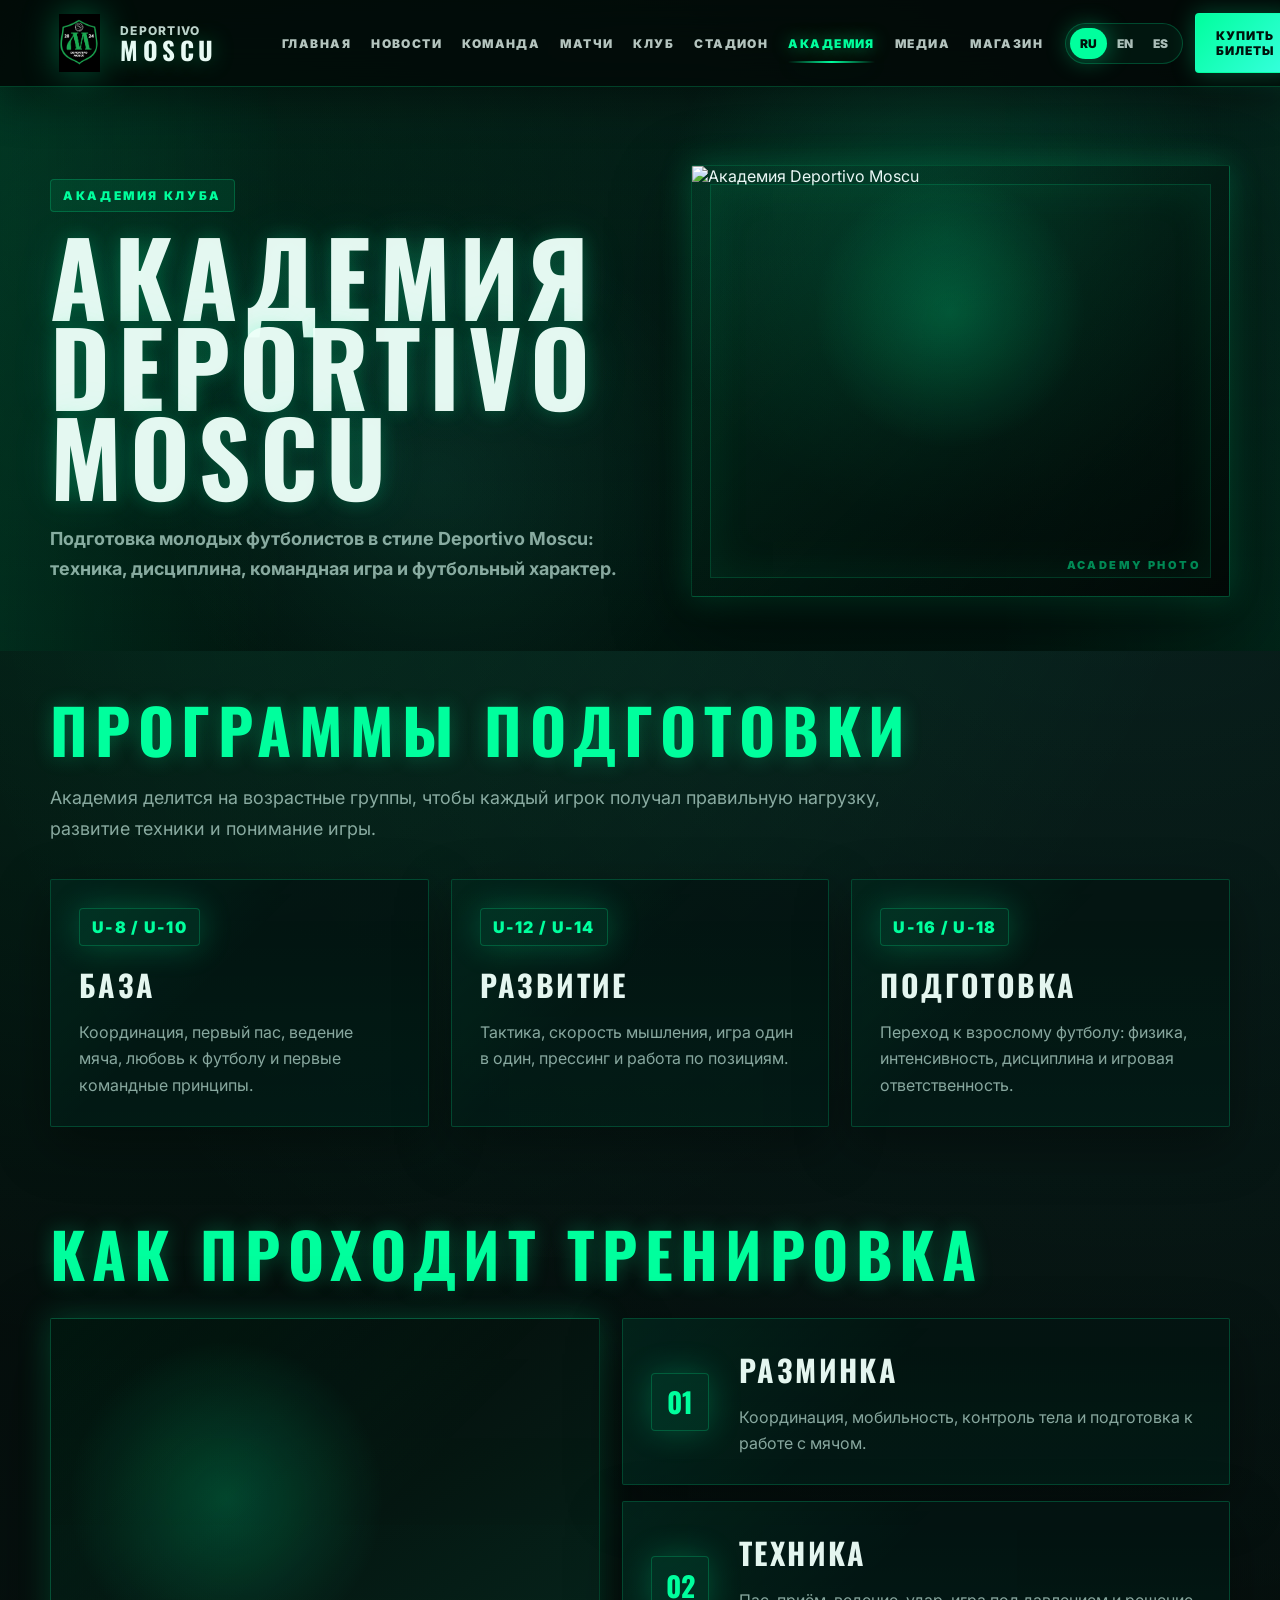
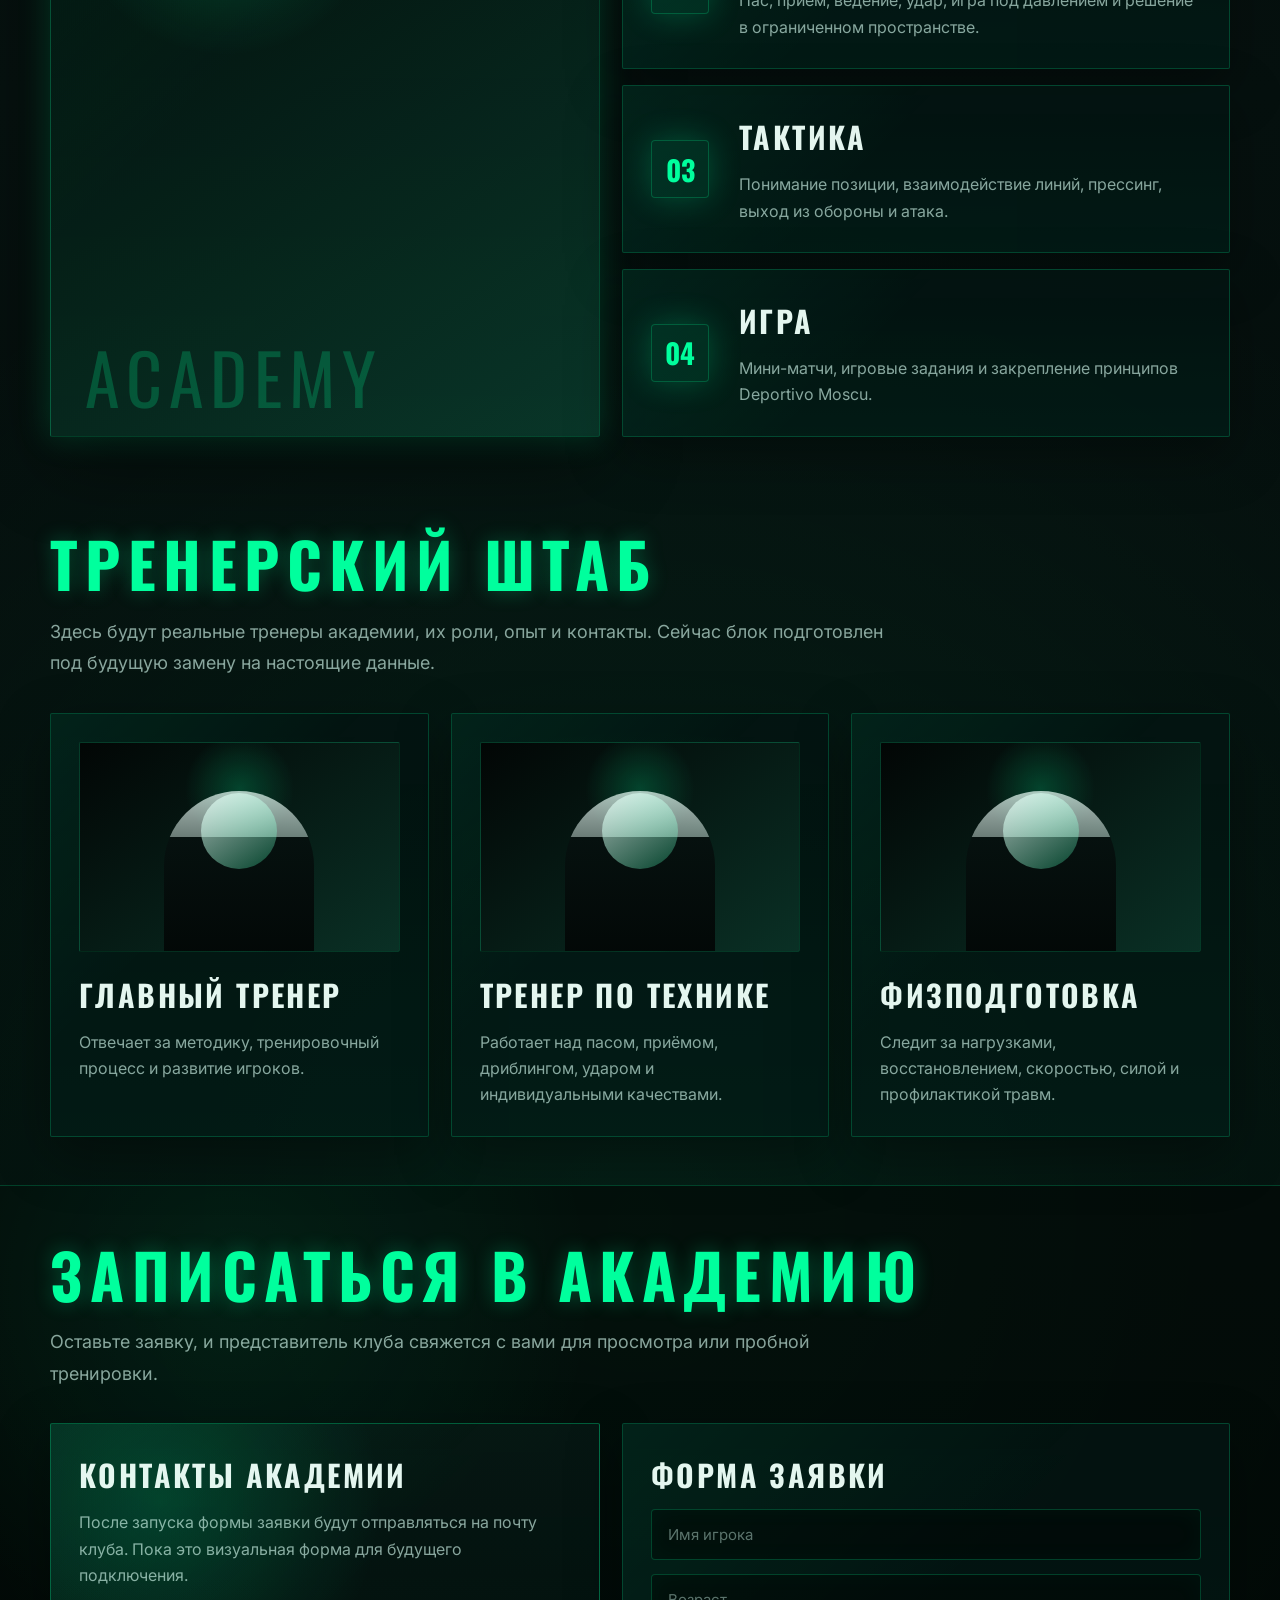
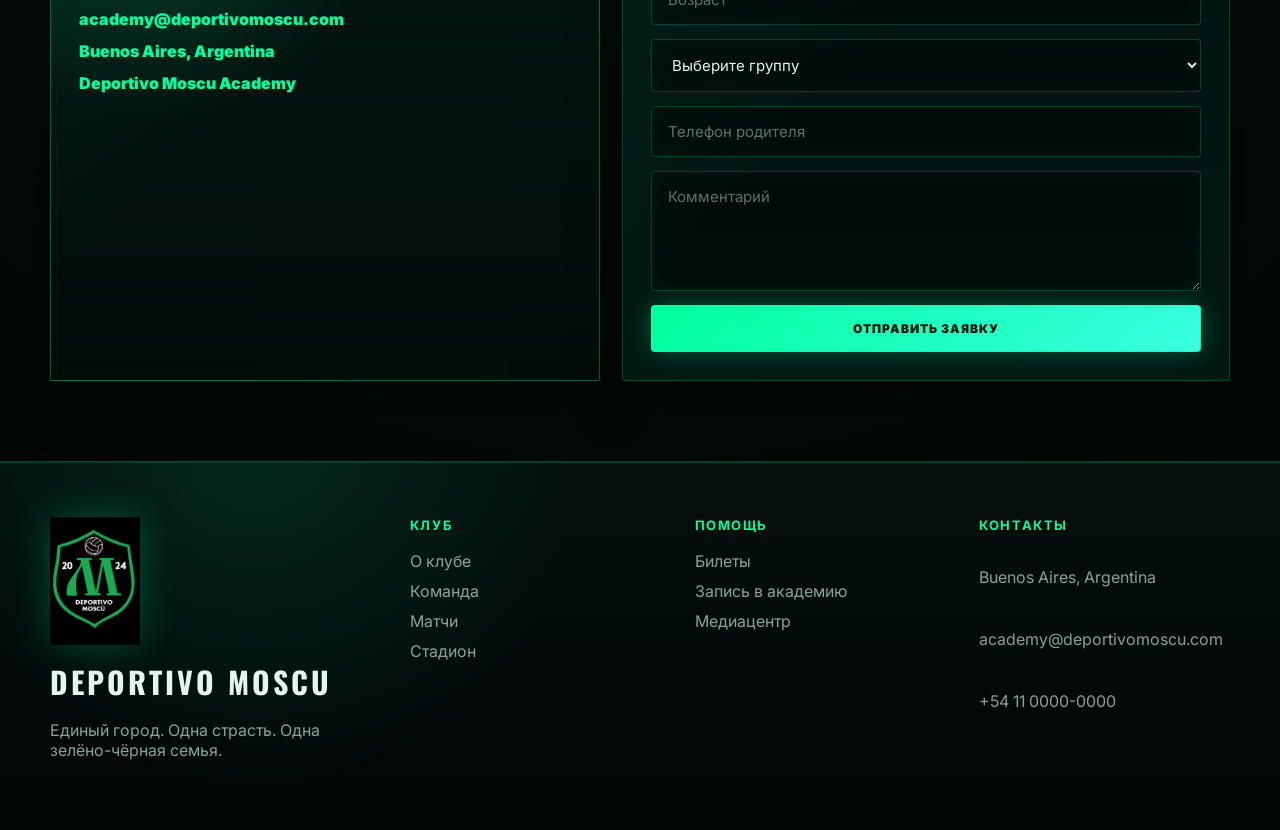
==== academy.html @ 327181c5 "Update academy.html" ====
<!DOCTYPE html>
<html lang="ru">
<head>
  <meta charset="UTF-8" />
  <meta name="viewport" content="width=device-width, initial-scale=1.0" />

  <title>Академия — Deportivo Moscu</title>

  <link rel="preconnect" href="https://fonts.googleapis.com">
  <link rel="preconnect" href="https://fonts.gstatic.com" crossorigin>
  <link href="https://fonts.googleapis.com/css2?family=Inter:wght@400;500;600;700;800;900&family=Oswald:wght@500;600;700&display=swap" rel="stylesheet">

  <style>
    :root {
      --bg: #020605;
      --panel: rgba(4, 21, 18, 0.84);
      --line: rgba(0, 255, 157, 0.22);
      --green: #00ff9d;
      --cyan: #39ffe1;
      --text: rgba(237, 255, 249, 0.96);
      --muted: rgba(218, 255, 244, 0.62);
      --shadow: 0 26px 80px rgba(0, 0, 0, 0.48);
      --glow: 0 0 32px rgba(0, 255, 157, 0.24);
    }

    * {
      box-sizing: border-box;
    }

    html {
      scroll-behavior: smooth;
      background: var(--bg);
    }

    body {
      margin: 0;
      font-family: "Inter", sans-serif;
      background:
        radial-gradient(circle at 12% 6%, rgba(0, 255, 157, 0.15), transparent 28%),
        radial-gradient(circle at 88% 10%, rgba(57, 255, 225, 0.1), transparent 32%),
        radial-gradient(circle at 50% 70%, rgba(0, 255, 157, 0.08), transparent 38%),
        linear-gradient(180deg, #020605 0%, #06110f 42%, #020605 100%);
      color: var(--text);
      overflow-x: hidden;
    }

    body::before {
      content: "";
      position: fixed;
      inset: 0;
      pointer-events: none;
      z-index: -2;
      background:
        linear-gradient(rgba(0, 255, 157, 0.035) 1px, transparent 1px),
        linear-gradient(90deg, rgba(0, 255, 157, 0.035) 1px, transparent 1px);
      background-size: 56px 56px;
      mask-image: radial-gradient(circle at center, black 0%, transparent 80%);
    }

    a {
      color: inherit;
      text-decoration: none;
    }

    button {
      font-family: inherit;
    }

    img {
      max-width: 100%;
      display: block;
    }

    .container {
      width: min(1180px, calc(100% - 32px));
      margin: 0 auto;
    }

    .site-header {
      position: sticky;
      top: 0;
      z-index: 50;
      background: rgba(2, 6, 5, 0.78);
      backdrop-filter: blur(20px);
      border-bottom: 1px solid var(--line);
      box-shadow: 0 14px 44px rgba(0, 0, 0, 0.42);
    }

    .header-inner {
      min-height: 86px;
      display: flex;
      align-items: center;
      justify-content: space-between;
      gap: 22px;
    }

    .logo-box {
      display: flex;
      align-items: center;
      gap: 12px;
      min-width: 210px;
    }

    .logo-img {
      width: 58px;
      height: 58px;
      object-fit: contain;
      filter: drop-shadow(0 0 18px rgba(0, 255, 157, 0.34));
    }

    .logo-text {
      display: flex;
      flex-direction: column;
      line-height: 1;
      text-transform: uppercase;
      letter-spacing: 0.08em;
    }

    .logo-text span {
      font-size: 12px;
      font-weight: 800;
      color: rgba(237, 255, 249, 0.82);
    }

    .logo-text strong {
      font-family: "Oswald", sans-serif;
      font-size: 25px;
      color: rgba(237, 255, 249, 0.98);
      letter-spacing: 0.18em;
      text-shadow: 0 0 22px rgba(0, 255, 157, 0.34);
    }

    .main-nav {
      display: flex;
      align-items: center;
      gap: 20px;
      font-size: 12px;
      font-weight: 950;
      letter-spacing: 0.12em;
      text-transform: uppercase;
    }

    .main-nav a {
      position: relative;
      color: rgba(237, 255, 249, 0.76);
      transition: 0.2s;
      white-space: nowrap;
    }

    .main-nav a::after {
      content: "";
      position: absolute;
      left: 0;
      right: 0;
      bottom: -12px;
      height: 2px;
      background: linear-gradient(90deg, transparent, var(--green), transparent);
      opacity: 0;
      transform: scaleX(0.4);
      transition: 0.2s;
      box-shadow: var(--glow);
    }

    .main-nav a:hover,
    .main-nav a.active {
      color: var(--green);
      text-shadow: 0 0 16px rgba(0, 255, 157, 0.5);
    }

    .main-nav a:hover::after,
    .main-nav a.active::after {
      opacity: 1;
      transform: scaleX(1);
    }

    .header-actions {
      display: flex;
      align-items: center;
      gap: 12px;
    }

    .language-switcher {
      display: flex;
      background: rgba(0, 255, 157, 0.055);
      padding: 4px;
      border-radius: 999px;
      border: 1px solid var(--line);
    }

    .lang-btn {
      border: 0;
      background: transparent;
      color: rgba(237, 255, 249, 0.72);
      padding: 8px 10px;
      border-radius: 999px;
      font-weight: 950;
      cursor: pointer;
      font-size: 12px;
    }

    .lang-btn.active {
      background: var(--green);
      color: #00130c;
      box-shadow: 0 0 24px rgba(0, 255, 157, 0.42);
    }

    .ticket-btn {
      display: inline-flex;
      align-items: center;
      justify-content: center;
      border-radius: 4px;
      padding: 14px 20px;
      font-size: 12px;
      font-weight: 950;
      letter-spacing: 0.08em;
      text-transform: uppercase;
      background: linear-gradient(135deg, var(--green), var(--cyan));
      color: #00130c;
      border: 1px solid rgba(0, 255, 157, 0.58);
      box-shadow: 0 0 24px rgba(0, 255, 157, 0.28);
      transition: 0.2s;
    }

    .ticket-btn:hover {
      transform: translateY(-2px);
      box-shadow: 0 0 34px rgba(0, 255, 157, 0.42);
    }

    .burger-btn {
      display: none;
      width: 42px;
      height: 42px;
      border: 1px solid var(--line);
      border-radius: 8px;
      background: rgba(0, 255, 157, 0.055);
      cursor: pointer;
      padding: 9px;
    }

    .burger-btn span {
      display: block;
      height: 2px;
      background: var(--green);
      margin: 5px 0;
      box-shadow: var(--glow);
    }

    .mobile-menu {
      display: none;
      padding: 16px;
      border-top: 1px solid var(--line);
      background: rgba(2, 6, 5, 0.96);
    }

    .mobile-menu.open {
      display: grid;
      gap: 12px;
    }

    .mobile-menu a {
      padding: 14px;
      border-radius: 10px;
      background: rgba(0, 255, 157, 0.055);
      border: 1px solid var(--line);
      color: rgba(237, 255, 249, 0.86);
      font-weight: 950;
      text-transform: uppercase;
      letter-spacing: 0.08em;
    }

    .academy-hero {
      position: relative;
      padding: 78px 0 54px;
      overflow: hidden;
      background:
        radial-gradient(circle at 74% 26%, rgba(0, 255, 157, 0.17), transparent 28%),
        radial-gradient(circle at 34% 70%, rgba(57, 255, 225, 0.08), transparent 30%),
        linear-gradient(180deg, rgba(2, 6, 5, 0.2) 0%, rgba(2, 6, 5, 0.92) 100%);
    }

    .academy-hero::before {
      content: "";
      position: absolute;
      inset: 0;
      pointer-events: none;
      background:
        linear-gradient(90deg, rgba(0, 255, 157, 0.12), transparent 22%, transparent 78%, rgba(0, 255, 157, 0.08)),
        linear-gradient(180deg, transparent 0%, rgba(0, 255, 157, 0.06) 100%);
      opacity: 0.85;
    }

    .academy-hero-grid {
      position: relative;
      z-index: 2;
      display: grid;
      grid-template-columns: 1.05fr 0.95fr;
      align-items: center;
      gap: 46px;
    }

    .section-label {
      display: inline-flex;
      padding: 8px 12px;
      border-radius: 4px;
      background: rgba(0, 255, 157, 0.08);
      border: 1px solid var(--line);
      color: var(--green);
      font-weight: 950;
      font-size: 12px;
      margin-bottom: 18px;
      text-transform: uppercase;
      letter-spacing: 0.22em;
    }

    .academy-hero h1 {
      font-family: "Oswald", sans-serif;
      font-size: clamp(52px, 8vw, 104px);
      line-height: 0.88;
      margin: 0;
      letter-spacing: 0.08em;
      text-transform: uppercase;
      color: rgba(237, 255, 249, 0.96);
      text-shadow:
        0 0 18px rgba(0, 255, 157, 0.22),
        0 0 48px rgba(57, 255, 225, 0.12);
    }

    .academy-hero p {
      max-width: 700px;
      color: var(--muted);
      font-size: 18px;
      line-height: 1.65;
      margin: 24px 0 0;
      font-weight: 700;
    }

    .academy-photo-card {
      min-height: 430px;
      border-radius: 2px;
      background:
        radial-gradient(circle at 48% 34%, rgba(0, 255, 157, 0.2), transparent 34%),
        linear-gradient(135deg, rgba(0, 255, 157, 0.08), rgba(2, 6, 5, 0.9));
      color: var(--text);
      box-shadow: var(--shadow), var(--glow);
      position: relative;
      overflow: hidden;
      border: 1px solid var(--line);
    }

    .academy-photo-card::before {
      content: "";
      position: absolute;
      inset: 18px;
      z-index: 2;
      border: 1px solid rgba(0, 255, 157, 0.18);
      box-shadow: inset 0 0 44px rgba(0, 255, 157, 0.08);
      pointer-events: none;
    }

    .academy-photo-card::after {
      content: "ACADEMY PHOTO";
      position: absolute;
      right: 28px;
      bottom: 24px;
      z-index: 3;
      color: rgba(0, 255, 157, 0.5);
      font-size: 11px;
      font-weight: 950;
      letter-spacing: 0.22em;
      text-transform: uppercase;
    }

    .academy-photo-card img {
      width: 100%;
      height: 100%;
      min-height: 430px;
      object-fit: cover;
      object-position: center;
      filter: contrast(1.04) saturate(0.96);
    }

    .academy-section {
      padding: 48px 0;
    }

    .section-title {
      font-family: "Oswald", sans-serif;
      font-size: clamp(38px, 5vw, 62px);
      line-height: 0.98;
      text-transform: uppercase;
      margin: 0 0 22px;
      color: var(--green);
      letter-spacing: 0.12em;
      text-shadow: 0 0 20px rgba(0, 255, 157, 0.28);
    }

    .section-text {
      color: var(--muted);
      line-height: 1.75;
      font-size: 18px;
      max-width: 850px;
      margin: 0;
    }

    .programs-grid,
    .training-grid,
    .coaches-grid,
    .form-grid {
      display: grid;
      gap: 22px;
      margin-top: 34px;
    }

    .programs-grid,
    .coaches-grid {
      grid-template-columns: repeat(3, 1fr);
    }

    .training-grid,
    .form-grid {
      grid-template-columns: 0.95fr 1.05fr;
      align-items: stretch;
    }

    .program-card,
    .coach-card,
    .step-card,
    .form-card {
      position: relative;
      border: 1px solid var(--line);
      border-radius: 2px;
      background: var(--panel);
      box-shadow: 0 18px 54px rgba(0, 0, 0, 0.36);
      padding: 28px;
      overflow: hidden;
    }

    .program-card::before,
    .coach-card::before,
    .step-card::before,
    .form-card::before,
    .training-visual::before {
      content: "";
      position: absolute;
      inset: 0;
      pointer-events: none;
      background:
        linear-gradient(135deg, rgba(0, 255, 157, 0.08), transparent 42%),
        linear-gradient(180deg, transparent, rgba(0, 255, 157, 0.035));
      opacity: 0.85;
    }

    .program-age {
      position: relative;
      z-index: 2;
      width: fit-content;
      padding: 8px 12px;
      border-radius: 4px;
      background: rgba(0, 255, 157, 0.08);
      border: 1px solid var(--line);
      color: var(--green);
      font-weight: 950;
      margin-bottom: 16px;
      letter-spacing: 0.08em;
      box-shadow: var(--glow);
    }

    .program-card h3,
    .coach-card h3,
    .step-card h3,
    .form-card h3 {
      position: relative;
      z-index: 2;
      font-family: "Oswald", sans-serif;
      text-transform: uppercase;
      font-size: 30px;
      margin: 0 0 12px;
      letter-spacing: 0.08em;
      color: var(--text);
    }

    .program-card p,
    .coach-card p,
    .step-card p,
    .form-card p {
      position: relative;
      z-index: 2;
      color: var(--muted);
      line-height: 1.65;
      margin: 0;
    }

    .training-visual {
      position: relative;
      border-radius: 2px;
      min-height: 420px;
      background:
        radial-gradient(circle at 32% 25%, rgba(0, 255, 157, 0.2), transparent 24%),
        linear-gradient(145deg, #020605, #0a3025);
      box-shadow: var(--shadow), var(--glow);
      border: 1px solid var(--line);
      overflow: hidden;
    }

    .training-visual::after {
      content: "ACADEMY";
      position: absolute;
      left: 34px;
      bottom: 28px;
      font-family: "Oswald", sans-serif;
      font-size: 70px;
      line-height: 0.9;
      color: rgba(0, 255, 157, 0.22);
      letter-spacing: 0.1em;
    }

    .training-list {
      display: grid;
      gap: 16px;
    }

    .step-card {
      display: grid;
      grid-template-columns: 70px 1fr;
      gap: 18px;
      align-items: center;
    }

    .step-number {
      position: relative;
      z-index: 2;
      width: 58px;
      height: 58px;
      border-radius: 4px;
      background: rgba(0, 255, 157, 0.08);
      border: 1px solid var(--line);
      color: var(--green);
      display: grid;
      place-items: center;
      font-family: "Oswald", sans-serif;
      font-size: 28px;
      font-weight: 900;
      box-shadow: var(--glow);
    }

    .coach-photo {
      position: relative;
      z-index: 2;
      height: 210px;
      border-radius: 2px;
      background:
        radial-gradient(circle at 50% 22%, rgba(0, 255, 157, 0.2), transparent 24%),
        linear-gradient(145deg, #020605, #0a3025);
      margin-bottom: 20px;
      overflow: hidden;
      border: 1px solid rgba(0, 255, 157, 0.14);
    }

    .coach-photo::before {
      content: "";
      position: absolute;
      left: 50%;
      bottom: -30px;
      transform: translateX(-50%);
      width: 150px;
      height: 190px;
      border-radius: 80px 80px 24px 24px;
      background: linear-gradient(180deg, rgba(237,255,249,0.72) 0%, rgba(237,255,249,0.44) 24%, #06110f 24%, #020605 100%);
    }

    .coach-photo::after {
      content: "";
      position: absolute;
      left: 50%;
      top: 50px;
      transform: translateX(-50%);
      width: 76px;
      height: 76px;
      border-radius: 50%;
      background: linear-gradient(145deg, rgba(237,255,249,0.7), rgba(0,255,157,0.22));
    }

    .form-section {
      padding: 58px 0 80px;
      background:
        radial-gradient(circle at 18% 12%, rgba(0, 255, 157, 0.08), transparent 28%),
        rgba(2, 6, 5, 0.55);
      border-top: 1px solid var(--line);
      border-bottom: 1px solid var(--line);
    }

    .form-card.green {
      background:
        radial-gradient(circle at 20% 14%, rgba(0, 255, 157, 0.16), transparent 34%),
        linear-gradient(180deg, rgba(6, 24, 20, 0.94), rgba(2, 6, 5, 0.98));
      border-color: rgba(0, 255, 157, 0.35);
    }

    .contact-list {
      position: relative;
      z-index: 2;
      display: grid;
      gap: 12px;
      margin-top: 20px;
      font-weight: 950;
      color: var(--green);
    }

    .academy-form {
      position: relative;
      z-index: 2;
      display: grid;
      gap: 14px;
    }

    .academy-form input,
    .academy-form select,
    .academy-form textarea {
      width: 100%;
      border: 1px solid rgba(0, 255, 157, 0.22);
      background: rgba(2, 6, 5, 0.55);
      color: var(--text);
      border-radius: 4px;
      padding: 15px 16px;
      font-family: inherit;
      font-size: 15px;
      outline: none;
      box-shadow: inset 0 0 24px rgba(0, 255, 157, 0.035);
    }

    .academy-form input::placeholder,
    .academy-form textarea::placeholder {
      color: rgba(218, 255, 244, 0.42);
    }

    .academy-form textarea {
      min-height: 120px;
      resize: vertical;
    }

    .academy-form button {
      border-radius: 4px;
      padding: 15px 20px;
      font-size: 12px;
      font-weight: 950;
      letter-spacing: 0.08em;
      text-transform: uppercase;
      background: linear-gradient(135deg, var(--green), var(--cyan));
      color: #00130c;
      border: 1px solid rgba(0, 255, 157, 0.58);
      box-shadow: 0 0 24px rgba(0, 255, 157, 0.28);
      cursor: pointer;
    }

    .site-footer {
      background:
        radial-gradient(circle at 20% 0%, rgba(0, 255, 157, 0.1), transparent 30%),
        linear-gradient(180deg, rgba(4, 16, 14, 0.96), #020605);
      color: var(--text);
      padding: 54px 0;
      border-top: 1px solid var(--line);
    }

    .footer-grid {
      display: grid;
      grid-template-columns: 1.3fr repeat(3, 1fr);
      gap: 34px;
    }

    .footer-brand img {
      width: 90px;
      margin-bottom: 14px;
      filter: drop-shadow(0 0 18px rgba(0, 255, 157, 0.24));
    }

    .footer-brand h3 {
      font-family: "Oswald", sans-serif;
      font-size: 30px;
      margin: 0;
      text-transform: uppercase;
      letter-spacing: 0.1em;
    }

    .footer-brand p,
    .footer-col p,
    .footer-col a {
      color: var(--muted);
    }

    .footer-col {
      display: grid;
      align-content: start;
      gap: 10px;
    }

    .footer-col h4 {
      margin: 0 0 8px;
      color: var(--green);
      text-transform: uppercase;
      letter-spacing: 0.12em;
      font-size: 13px;
    }

    @media (max-width: 1100px) {
      .main-nav {
        gap: 14px;
        font-size: 11px;
      }
    }

    @media (max-width: 980px) {
      .main-nav {
        display: none;
      }

      .burger-btn {
        display: block;
      }

      .ticket-btn {
        display: none;
      }

      .academy-hero-grid,
      .training-grid,
      .form-grid,
      .footer-grid {
        grid-template-columns: 1fr;
      }

      .programs-grid,
      .coaches-grid {
        grid-template-columns: 1fr;
      }

      .academy-photo-card {
        min-height: 340px;
      }

      .academy-photo-card img {
        min-height: 340px;
      }
    }

    @media (max-width: 620px) {
      .container {
        width: min(100% - 22px, 1180px);
      }

      .header-inner {
        min-height: 76px;
      }

      .language-switcher,
      .logo-text {
        display: none;
      }

      .academy-hero {
        padding: 44px 0 32px;
      }

      .academy-hero h1 {
        font-size: 44px;
        letter-spacing: 0.05em;
      }

      .academy-hero p {
        font-size: 16px;
      }

      .academy-photo-card {
        min-height: 300px;
      }

      .academy-photo-card img {
        min-height: 300px;
      }

      .step-card {
        grid-template-columns: 1fr;
      }

      .training-visual::after {
        font-size: 44px;
      }

      .section-title {
        font-size: 34px;
      }
    }
  </style>
</head>

<body>
  <header class="site-header">
    <div class="container header-inner">
      <a href="index.html" class="logo-box">
        <img src="images/logo.png" alt="Deportivo Moscu Logo" class="logo-img">
        <div class="logo-text">
          <span>Deportivo</span>
          <strong>Moscu</strong>
        </div>
      </a>

      <nav class="main-nav">
        <a href="index.html" data-i18n="nav_home">Главная</a>
        <a href="news.html" data-i18n="nav_news">Новости</a>
        <a href="team.html" data-i18n="nav_team">Команда</a>
        <a href="league.html" data-i18n="nav_matches">Матчи</a>
        <a href="club.html" data-i18n="nav_club">Клуб</a>
        <a href="stadium.html" data-i18n="nav_stadium">Стадион</a>
        <a href="academy.html" class="active" data-i18n="nav_academy">Академия</a>
        <a href="media.html" data-i18n="nav_media">Медиа</a>
        <a href="store.html" data-i18n="nav_store">Магазин</a>
      </nav>

      <div class="header-actions">
        <div class="language-switcher">
          <button class="lang-btn active" data-lang="ru">RU</button>
          <button class="lang-btn" data-lang="en">EN</button>
          <button class="lang-btn" data-lang="es">ES</button>
        </div>

        <a href="store.html" class="ticket-btn" data-i18n="buy_tickets">Купить билеты</a>

        <button class="burger-btn" id="burgerBtn" aria-label="Menu">
          <span></span>
          <span></span>
          <span></span>
        </button>
      </div>
    </div>

    <div class="mobile-menu" id="mobileMenu">
      <a href="index.html" data-i18n="nav_home">Главная</a>
      <a href="news.html" data-i18n="nav_news">Новости</a>
      <a href="team.html" data-i18n="nav_team">Команда</a>
      <a href="league.html" data-i18n="nav_matches">Матчи</a>
      <a href="club.html" data-i18n="nav_club">Клуб</a>
      <a href="stadium.html" data-i18n="nav_stadium">Стадион</a>
      <a href="academy.html" data-i18n="nav_academy">Академия</a>
      <a href="media.html" data-i18n="nav_media">Медиа</a>
      <a href="store.html" data-i18n="nav_store">Магазин</a>
    </div>
  </header>

  <main>
    <section class="academy-hero">
      <div class="container academy-hero-grid">
        <div>
          <div class="section-label" data-i18n="academy_label">Академия клуба</div>
          <h1 data-i18n="academy_title">Академия<br>Deportivo Moscu</h1>
          <p data-i18n="academy_subtitle">
            Подготовка молодых футболистов в стиле Deportivo Moscu: техника, дисциплина, командная игра и футбольный характер.
          </p>
        </div>

        <div class="academy-photo-card">
          <img src="images/academy-page-main.jpg" alt="Академия Deportivo Moscu">
        </div>
      </div>
    </section>

    <section class="academy-section">
      <div class="container">
        <h2 class="section-title" data-i18n="programs_title">Программы подготовки</h2>
        <p class="section-text" data-i18n="programs_text">
          Академия делится на возрастные группы, чтобы каждый игрок получал правильную нагрузку, развитие техники и понимание игры.
        </p>

        <div class="programs-grid">
          <div class="program-card">
            <div class="program-age">U-8 / U-10</div>
            <h3 data-i18n="program_1_title">База</h3>
            <p data-i18n="program_1_text">Координация, первый пас, ведение мяча, любовь к футболу и первые командные принципы.</p>
          </div>

          <div class="program-card">
            <div class="program-age">U-12 / U-14</div>
            <h3 data-i18n="program_2_title">Развитие</h3>
            <p data-i18n="program_2_text">Тактика, скорость мышления, игра один в один, прессинг и работа по позициям.</p>
          </div>

          <div class="program-card">
            <div class="program-age">U-16 / U-18</div>
            <h3 data-i18n="program_3_title">Подготовка</h3>
            <p data-i18n="program_3_text">Переход к взрослому футболу: физика, интенсивность, дисциплина и игровая ответственность.</p>
          </div>
        </div>
      </div>
    </section>

    <section class="academy-section">
      <div class="container">
        <h2 class="section-title" data-i18n="training_title">Как проходит тренировка</h2>

        <div class="training-grid">
          <div class="training-visual"></div>

          <div class="training-list">
            <div class="step-card">
              <div class="step-number">01</div>
              <div>
                <h3 data-i18n="step_1_title">Разминка</h3>
                <p data-i18n="step_1_text">Координация, мобильность, контроль тела и подготовка к работе с мячом.</p>
              </div>
            </div>

            <div class="step-card">
              <div class="step-number">02</div>
              <div>
                <h3 data-i18n="step_2_title">Техника</h3>
                <p data-i18n="step_2_text">Пас, приём, ведение, удар, игра под давлением и решение в ограниченном пространстве.</p>
              </div>
            </div>

            <div class="step-card">
              <div class="step-number">03</div>
              <div>
                <h3 data-i18n="step_3_title">Тактика</h3>
                <p data-i18n="step_3_text">Понимание позиции, взаимодействие линий, прессинг, выход из обороны и атака.</p>
              </div>
            </div>

            <div class="step-card">
              <div class="step-number">04</div>
              <div>
                <h3 data-i18n="step_4_title">Игра</h3>
                <p data-i18n="step_4_text">Мини-матчи, игровые задания и закрепление принципов Deportivo Moscu.</p>
              </div>
            </div>
          </div>
        </div>
      </div>
    </section>

    <section class="academy-section">
      <div class="container">
        <h2 class="section-title" data-i18n="coaches_title">Тренерский штаб</h2>
        <p class="section-text" data-i18n="coaches_text">
          Здесь будут реальные тренеры академии, их роли, опыт и контакты. Сейчас блок подготовлен под будущую замену на настоящие данные.
        </p>

        <div class="coaches-grid">
          <div class="coach-card">
            <div class="coach-photo"></div>
            <h3 data-i18n="coach_1_title">Главный тренер</h3>
            <p data-i18n="coach_1_text">Отвечает за методику, тренировочный процесс и развитие игроков.</p>
          </div>

          <div class="coach-card">
            <div class="coach-photo"></div>
            <h3 data-i18n="coach_2_title">Тренер по технике</h3>
            <p data-i18n="coach_2_text">Работает над пасом, приёмом, дриблингом, ударом и индивидуальными качествами.</p>
          </div>

          <div class="coach-card">
            <div class="coach-photo"></div>
            <h3 data-i18n="coach_3_title">Физподготовка</h3>
            <p data-i18n="coach_3_text">Следит за нагрузками, восстановлением, скоростью, силой и профилактикой травм.</p>
          </div>
        </div>
      </div>
    </section>

    <section class="form-section">
      <div class="container">
        <h2 class="section-title" data-i18n="join_title">Записаться в академию</h2>
        <p class="section-text" data-i18n="join_text">
          Оставьте заявку, и представитель клуба свяжется с вами для просмотра или пробной тренировки.
        </p>

        <div class="form-grid">
          <div class="form-card green">
            <h3 data-i18n="contacts_title">Контакты академии</h3>
            <p data-i18n="contacts_text">
              После запуска формы заявки будут отправляться на почту клуба. Пока это визуальная форма для будущего подключения.
            </p>

            <div class="contact-list">
              <span>academy@deportivomoscu.com</span>
              <span>Buenos Aires, Argentina</span>
              <span>Deportivo Moscu Academy</span>
            </div>
          </div>

          <div class="form-card">
            <h3 data-i18n="form_title">Форма заявки</h3>

            <form class="academy-form" id="academyForm">
              <input type="text" data-placeholder-ru="Имя игрока" data-placeholder-en="Player name" data-placeholder-es="Nombre del jugador" placeholder="Имя игрока">
              <input type="text" data-placeholder-ru="Возраст" data-placeholder-en="Age" data-placeholder-es="Edad" placeholder="Возраст">

              <select>
                <option data-i18n="select_group">Выберите группу</option>
                <option>U-8 / U-10</option>
                <option>U-12 / U-14</option>
                <option>U-16 / U-18</option>
              </select>

              <input type="tel" data-placeholder-ru="Телефон родителя" data-placeholder-en="Parent phone" data-placeholder-es="Teléfono del padre/madre" placeholder="Телефон родителя">
              <textarea data-placeholder-ru="Комментарий" data-placeholder-en="Comment" data-placeholder-es="Comentario" placeholder="Комментарий"></textarea>

              <button type="submit" data-i18n="send_request">Отправить заявку</button>
            </form>
          </div>
        </div>
      </div>
    </section>
  </main>

  <footer class="site-footer">
    <div class="container footer-grid">
      <div class="footer-brand">
        <img src="images/logo.png" alt="Deportivo Moscu">
        <h3>Deportivo Moscu</h3>
        <p data-i18n="footer_slogan">Единый город. Одна страсть. Одна зелёно-чёрная семья.</p>
      </div>

      <div class="footer-col">
        <h4 data-i18n="nav_club">Клуб</h4>
        <a href="club.html" data-i18n="about_club">О клубе</a>
        <a href="team.html" data-i18n="nav_team">Команда</a>
        <a href="league.html" data-i18n="nav_matches">Матчи</a>
        <a href="stadium.html" data-i18n="nav_stadium">Стадион</a>
      </div>

      <div class="footer-col">
        <h4 data-i18n="help">Помощь</h4>
        <a href="store.html" data-i18n="tickets">Билеты</a>
        <a href="academy.html" data-i18n="academy_request">Запись в академию</a>
        <a href="media.html" data-i18n="media_center">Медиацентр</a>
      </div>

      <div class="footer-col">
        <h4 data-i18n="contacts">Контакты</h4>
        <p>Buenos Aires, Argentina</p>
        <p>academy@deportivomoscu.com</p>
        <p>+54 11 0000-0000</p>
      </div>
    </div>
  </footer>

  <script>
    const translations = {
      ru: {
        nav_home: "Главная",
        nav_news: "Новости",
        nav_team: "Команда",
        nav_matches: "Матчи",
        nav_club: "Клуб",
        nav_stadium: "Стадион",
        nav_academy: "Академия",
        nav_media: "Медиа",
        nav_store: "Магазин",
        buy_tickets: "Купить билеты",
        academy_label: "Академия клуба",
        academy_title: "Академия<br>Deportivo Moscu",
        academy_subtitle: "Подготовка молодых футболистов в стиле Deportivo Moscu: техника, дисциплина, командная игра и футбольный характер.",
        programs_title: "Программы подготовки",
        programs_text: "Академия делится на возрастные группы, чтобы каждый игрок получал правильную нагрузку, развитие техники и понимание игры.",
        program_1_title: "База",
        program_1_text: "Координация, первый пас, ведение мяча, любовь к футболу и первые командные принципы.",
        program_2_title: "Развитие",
        program_2_text: "Тактика, скорость мышления, игра один в один, прессинг и работа по позициям.",
        program_3_title: "Подготовка",
        program_3_text: "Переход к взрослому футболу: физика, интенсивность, дисциплина и игровая ответственность.",
        training_title: "Как проходит тренировка",
        step_1_title: "Разминка",
        step_1_text: "Координация, мобильность, контроль тела и подготовка к работе с мячом.",
        step_2_title: "Техника",
        step_2_text: "Пас, приём, ведение, удар, игра под давлением и решение в ограниченном пространстве.",
        step_3_title: "Тактика",
        step_3_text: "Понимание позиции, взаимодействие линий, прессинг, выход из обороны и атака.",
        step_4_title: "Игра",
        step_4_text: "Мини-матчи, игровые задания и закрепление принципов Deportivo Moscu.",
        coaches_title: "Тренерский штаб",
        coaches_text: "Здесь будут реальные тренеры академии, их роли, опыт и контакты. Сейчас блок подготовлен под будущую замену на настоящие данные.",
        coach_1_title: "Главный тренер",
        coach_1_text: "Отвечает за методику, тренировочный процесс и развитие игроков.",
        coach_2_title: "Тренер по технике",
        coach_2_text: "Работает над пасом, приёмом, дриблингом, ударом и индивидуальными качествами.",
        coach_3_title: "Физподготовка",
        coach_3_text: "Следит за нагрузками, восстановлением, скоростью, силой и профилактикой травм.",
        join_title: "Записаться в академию",
        join_text: "Оставьте заявку, и представитель клуба свяжется с вами для просмотра или пробной тренировки.",
        contacts_title: "Контакты академии",
        contacts_text: "После запуска формы заявки будут отправляться на почту клуба. Пока это визуальная форма для будущего подключения.",
        form_title: "Форма заявки",
        select_group: "Выберите группу",
        send_request: "Отправить заявку",
        footer_slogan: "Единый город. Одна страсть. Одна зелёно-чёрная семья.",
        about_club: "О клубе",
        help: "Помощь",
        tickets: "Билеты",
        academy_request: "Запись в академию",
        media_center: "Медиацентр",
        contacts: "Контакты",
        form_alert: "Заявка пока не отправляется. Позже подключим почту или Telegram."
      },
      en: {
        nav_home: "Home",
        nav_news: "News",
        nav_team: "Team",
        nav_matches: "Matches",
        nav_club: "Club",
        nav_stadium: "Stadium",
        nav_academy: "Academy",
        nav_media: "Media",
        nav_store: "Store",
        buy_tickets: "Buy tickets",
        academy_label: "Club academy",
        academy_title: "Deportivo Moscu<br>Academy",
        academy_subtitle: "Training young footballers in Deportivo Moscu style: technique, discipline, team play and football character.",
        programs_title: "Training programs",
        programs_text: "The academy is divided into age groups so each player receives the right workload, technical development and game understanding.",
        program_1_title: "Foundation",
        program_1_text: "Coordination, first pass, ball control, love for football and first team principles.",
        program_2_title: "Development",
        program_2_text: "Tactics, speed of thought, one-on-one play, pressing and positional work.",
        program_3_title: "Preparation",
        program_3_text: "Transition to senior football: physical work, intensity, discipline and game responsibility.",
        training_title: "How training works",
        step_1_title: "Warm-up",
        step_1_text: "Coordination, mobility, body control and preparation for ball work.",
        step_2_title: "Technique",
        step_2_text: "Passing, receiving, dribbling, shooting, playing under pressure and solving situations in tight spaces.",
        step_3_title: "Tactics",
        step_3_text: "Position understanding, line interaction, pressing, build-up and attack.",
        step_4_title: "Game",
        step_4_text: "Small-sided games, match tasks and Deportivo Moscu principles.",
        coaches_title: "Coaching staff",
        coaches_text: "Real academy coaches, roles, experience and contacts will be added here. This block is ready for future replacement with real data.",
        coach_1_title: "Head coach",
        coach_1_text: "Responsible for methodology, training process and player development.",
        coach_2_title: "Technical coach",
        coach_2_text: "Works on passing, receiving, dribbling, shooting and individual qualities.",
        coach_3_title: "Fitness coach",
        coach_3_text: "Manages loads, recovery, speed, strength and injury prevention.",
        join_title: "Join the academy",
        join_text: "Leave a request, and a club representative will contact you for a trial or training session.",
        contacts_title: "Academy contacts",
        contacts_text: "After launch, requests will be sent to the club email. For now, this is a visual form for future connection.",
        form_title: "Application form",
        select_group: "Choose group",
        send_request: "Send request",
        footer_slogan: "One city. One passion. One green-and-black family.",
        about_club: "About club",
        help: "Help",
        tickets: "Tickets",
        academy_request: "Academy application",
        media_center: "Media center",
        contacts: "Contacts",
        form_alert: "The form is not sending yet. Later we will connect email or Telegram."
      },
      es: {
        nav_home: "Inicio",
        nav_news: "Noticias",
        nav_team: "Equipo",
        nav_matches: "Partidos",
        nav_club: "Club",
        nav_stadium: "Estadio",
        nav_academy: "Academia",
        nav_media: "Media",
        nav_store: "Tienda",
        buy_tickets: "Comprar entradas",
        academy_label: "Academia del club",
        academy_title: "Academia<br>Deportivo Moscu",
        academy_subtitle: "Formación de jóvenes futbolistas con estilo Deportivo Moscu: técnica, disciplina, juego colectivo y carácter.",
        programs_title: "Programas de formación",
        programs_text: "La academia se divide por edades para que cada jugador reciba la carga adecuada, desarrollo técnico y comprensión del juego.",
        program_1_title: "Base",
        program_1_text: "Coordinación, primer pase, conducción, amor por el fútbol y primeros principios de equipo.",
        program_2_title: "Desarrollo",
        program_2_text: "Táctica, velocidad mental, uno contra uno, presión y trabajo por posiciones.",
        program_3_title: "Preparación",
        program_3_text: "Transición al fútbol adulto: físico, intensidad, disciplina y responsabilidad de juego.",
        training_title: "Cómo es el entrenamiento",
        step_1_title: "Entrada en calor",
        step_1_text: "Coordinación, movilidad, control corporal y preparación para trabajar con balón.",
        step_2_title: "Técnica",
        step_2_text: "Pase, recepción, conducción, remate, juego bajo presión y decisión en espacios reducidos.",
        step_3_title: "Táctica",
        step_3_text: "Comprensión de la posición, interacción de líneas, presión, salida y ataque.",
        step_4_title: "Juego",
        step_4_text: "Partidos reducidos, tareas de juego y principios de Deportivo Moscu.",
        coaches_title: "Cuerpo técnico",
        coaches_text: "Aquí estarán los entrenadores reales de la academia, sus roles, experiencia y contactos. El bloque está preparado para datos reales.",
        coach_1_title: "Entrenador principal",
        coach_1_text: "Responsable de la metodología, el proceso de entrenamiento y el desarrollo de jugadores.",
        coach_2_title: "Entrenador técnico",
        coach_2_text: "Trabaja pase, recepción, dribbling, remate y cualidades individuales.",
        coach_3_title: "Preparador físico",
        coach_3_text: "Controla cargas, recuperación, velocidad, fuerza y prevención de lesiones.",
        join_title: "Inscribirse en la academia",
        join_text: "Deja una solicitud y un representante del club se comunicará contigo para una prueba o entrenamiento.",
        contacts_title: "Contactos de academia",
        contacts_text: "Después del lanzamiento, las solicitudes se enviarán al correo del club. Por ahora es un formulario visual para futura conexión.",
        form_title: "Formulario de solicitud",
        select_group: "Elegir grupo",
        send_request: "Enviar solicitud",
        footer_slogan: "Una ciudad. Una pasión. Una familia verde y negra.",
        about_club: "Sobre el club",
        help: "Ayuda",
        tickets: "Entradas",
        academy_request: "Inscripción academia",
        media_center: "Media center",
        contacts: "Contactos",
        form_alert: "El formulario aún no envía datos. Luego conectaremos email o Telegram."
      }
    };

    let currentLang = "ru";

    function setLanguage(lang) {
      currentLang = lang;
      document.documentElement.lang = lang;

      document.querySelectorAll("[data-i18n]").forEach((element) => {
        const key = element.getAttribute("data-i18n");

        if (translations[lang] && translations[lang][key]) {
          element.innerHTML = translations[lang][key];
        }
      });

      document.querySelectorAll("[data-placeholder-ru]").forEach((element) => {
        const placeholder = element.getAttribute(`data-placeholder-${lang}`);
        if (placeholder) {
          element.placeholder = placeholder;
        }
      });

      document.querySelectorAll(".lang-btn").forEach((button) => {
        button.classList.toggle("active", button.dataset.lang === lang);
      });
    }

    document.querySelectorAll(".lang-btn").forEach((button) => {
      button.addEventListener("click", () => {
        setLanguage(button.dataset.lang);
      });
    });

    document.getElementById("burgerBtn").addEventListener("click", () => {
      document.getElementById("mobileMenu").classList.toggle("open");
    });

    document.getElementById("academyForm").addEventListener("submit", (event) => {
      event.preventDefault();
      alert(translations[currentLang].form_alert);
    });

    setLanguage("ru");
  </script>
</body>
</html>
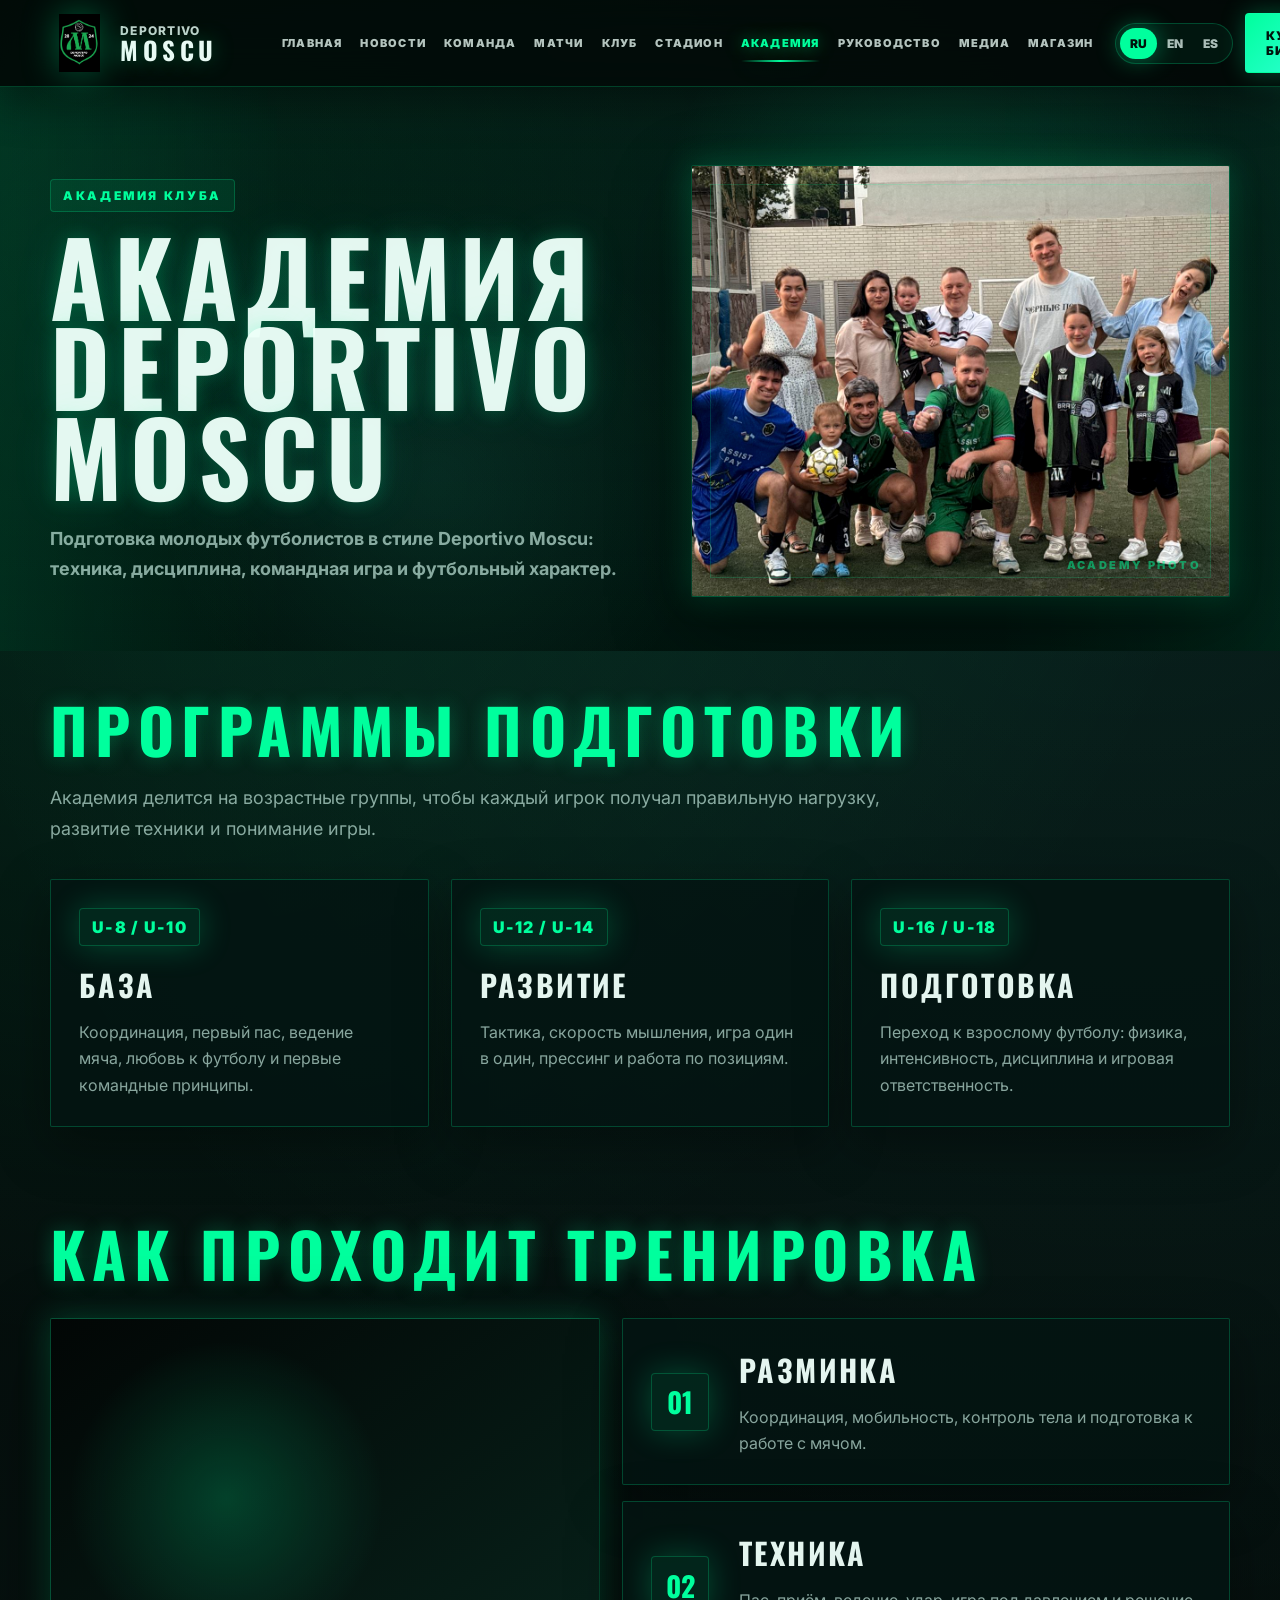
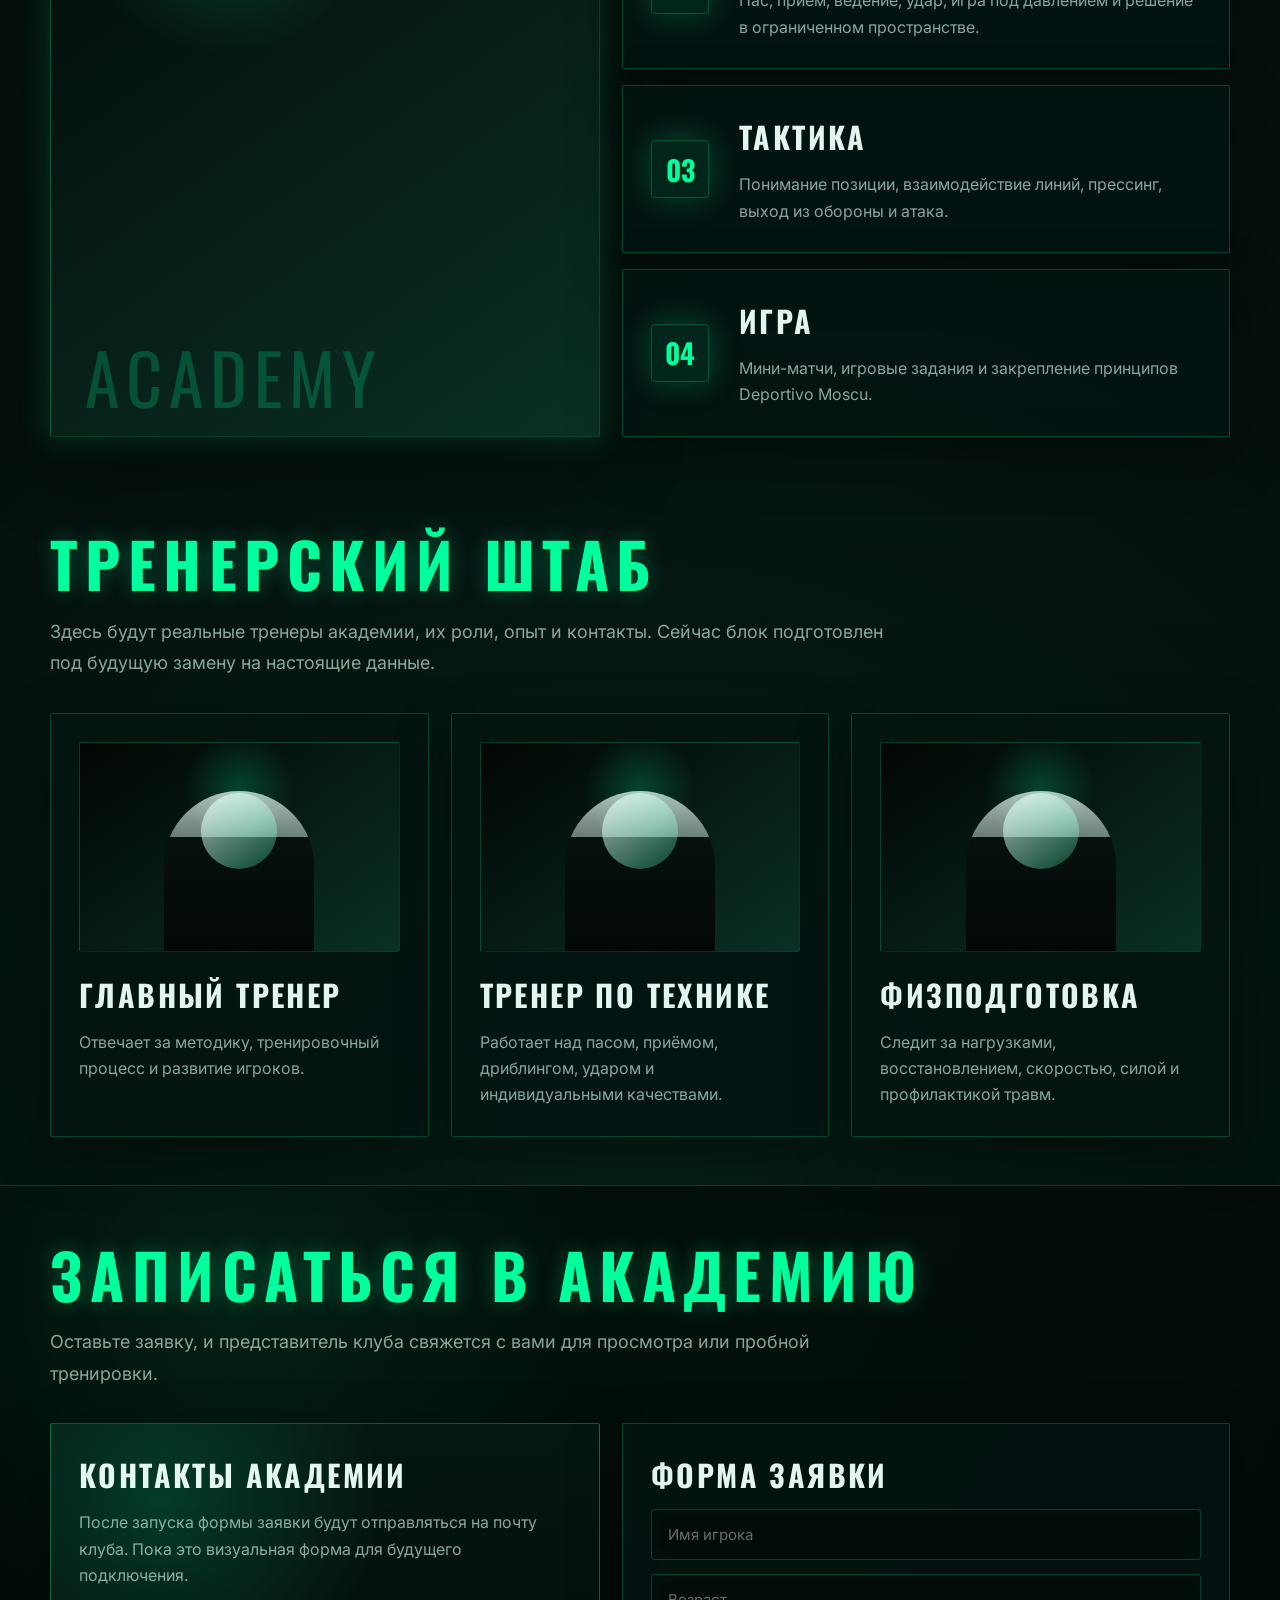
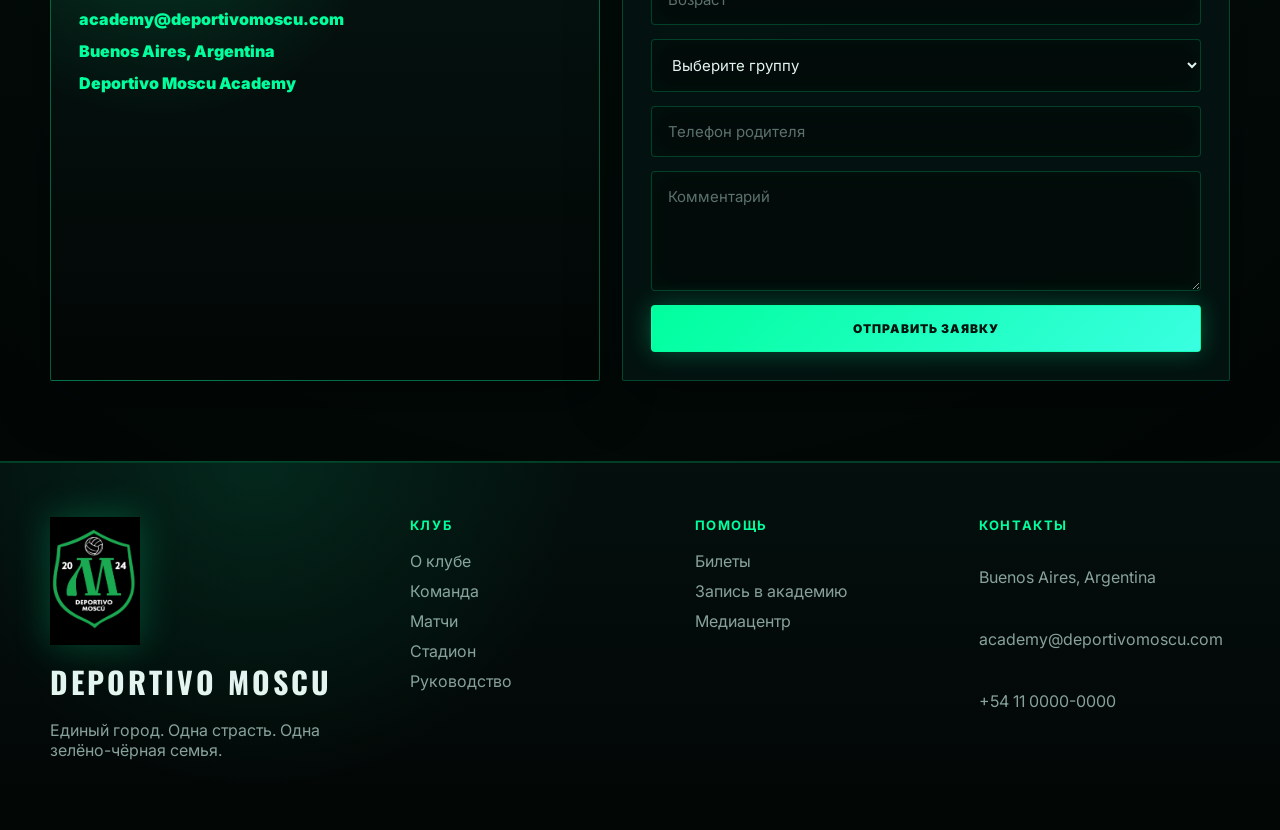
==== commit 392e300d: "Update academy.html" ====
--- a/academy.html
+++ b/academy.html
@@ -23,9 +23,7 @@
       --glow: 0 0 32px rgba(0, 255, 157, 0.24);
     }
 
-    * {
-      box-sizing: border-box;
-    }
+    * { box-sizing: border-box; }
 
     html {
       scroll-behavior: smooth;
@@ -62,9 +60,7 @@
       text-decoration: none;
     }
 
-    button {
-      font-family: inherit;
-    }
+    button { font-family: inherit; }
 
     img {
       max-width: 100%;
@@ -133,10 +129,10 @@
     .main-nav {
       display: flex;
       align-items: center;
-      gap: 20px;
-      font-size: 12px;
+      gap: 18px;
+      font-size: 11px;
       font-weight: 950;
-      letter-spacing: 0.12em;
+      letter-spacing: 0.11em;
       text-transform: uppercase;
     }
 
@@ -435,21 +431,6 @@
       overflow: hidden;
     }
 
-    .program-card::before,
-    .coach-card::before,
-    .step-card::before,
-    .form-card::before,
-    .training-visual::before {
-      content: "";
-      position: absolute;
-      inset: 0;
-      pointer-events: none;
-      background:
-        linear-gradient(135deg, rgba(0, 255, 157, 0.08), transparent 42%),
-        linear-gradient(180deg, transparent, rgba(0, 255, 157, 0.035));
-      opacity: 0.85;
-    }
-
     .program-age {
       position: relative;
       z-index: 2;
@@ -703,22 +684,20 @@
 
     @media (max-width: 1100px) {
       .main-nav {
-        gap: 14px;
-        font-size: 11px;
+        gap: 12px;
+        font-size: 10px;
       }
     }
 
     @media (max-width: 980px) {
-      .main-nav {
+      .main-nav,
+      .language-switcher,
+      .ticket-btn {
         display: none;
       }
 
       .burger-btn {
         display: block;
-      }
-
-      .ticket-btn {
-        display: none;
       }
 
       .academy-hero-grid,
@@ -751,7 +730,6 @@
         min-height: 76px;
       }
 
-      .language-switcher,
       .logo-text {
         display: none;
       }
@@ -811,6 +789,7 @@
         <a href="club.html" data-i18n="nav_club">Клуб</a>
         <a href="stadium.html" data-i18n="nav_stadium">Стадион</a>
         <a href="academy.html" class="active" data-i18n="nav_academy">Академия</a>
+        <a href="management.html" data-i18n="nav_management">Руководство</a>
         <a href="media.html" data-i18n="nav_media">Медиа</a>
         <a href="store.html" data-i18n="nav_store">Магазин</a>
       </nav>
@@ -840,6 +819,7 @@
       <a href="club.html" data-i18n="nav_club">Клуб</a>
       <a href="stadium.html" data-i18n="nav_stadium">Стадион</a>
       <a href="academy.html" data-i18n="nav_academy">Академия</a>
+      <a href="management.html" data-i18n="nav_management">Руководство</a>
       <a href="media.html" data-i18n="nav_media">Медиа</a>
       <a href="store.html" data-i18n="nav_store">Магазин</a>
     </div>
@@ -1024,6 +1004,7 @@
         <a href="team.html" data-i18n="nav_team">Команда</a>
         <a href="league.html" data-i18n="nav_matches">Матчи</a>
         <a href="stadium.html" data-i18n="nav_stadium">Стадион</a>
+        <a href="management.html" data-i18n="nav_management">Руководство</a>
       </div>
 
       <div class="footer-col">
@@ -1052,6 +1033,7 @@
         nav_club: "Клуб",
         nav_stadium: "Стадион",
         nav_academy: "Академия",
+        nav_management: "Руководство",
         nav_media: "Медиа",
         nav_store: "Магазин",
         buy_tickets: "Купить билеты",
@@ -1098,148 +1080,30 @@
         media_center: "Медиацентр",
         contacts: "Контакты",
         form_alert: "Заявка пока не отправляется. Позже подключим почту или Telegram."
-      },
-      en: {
-        nav_home: "Home",
-        nav_news: "News",
-        nav_team: "Team",
-        nav_matches: "Matches",
-        nav_club: "Club",
-        nav_stadium: "Stadium",
-        nav_academy: "Academy",
-        nav_media: "Media",
-        nav_store: "Store",
-        buy_tickets: "Buy tickets",
-        academy_label: "Club academy",
-        academy_title: "Deportivo Moscu<br>Academy",
-        academy_subtitle: "Training young footballers in Deportivo Moscu style: technique, discipline, team play and football character.",
-        programs_title: "Training programs",
-        programs_text: "The academy is divided into age groups so each player receives the right workload, technical development and game understanding.",
-        program_1_title: "Foundation",
-        program_1_text: "Coordination, first pass, ball control, love for football and first team principles.",
-        program_2_title: "Development",
-        program_2_text: "Tactics, speed of thought, one-on-one play, pressing and positional work.",
-        program_3_title: "Preparation",
-        program_3_text: "Transition to senior football: physical work, intensity, discipline and game responsibility.",
-        training_title: "How training works",
-        step_1_title: "Warm-up",
-        step_1_text: "Coordination, mobility, body control and preparation for ball work.",
-        step_2_title: "Technique",
-        step_2_text: "Passing, receiving, dribbling, shooting, playing under pressure and solving situations in tight spaces.",
-        step_3_title: "Tactics",
-        step_3_text: "Position understanding, line interaction, pressing, build-up and attack.",
-        step_4_title: "Game",
-        step_4_text: "Small-sided games, match tasks and Deportivo Moscu principles.",
-        coaches_title: "Coaching staff",
-        coaches_text: "Real academy coaches, roles, experience and contacts will be added here. This block is ready for future replacement with real data.",
-        coach_1_title: "Head coach",
-        coach_1_text: "Responsible for methodology, training process and player development.",
-        coach_2_title: "Technical coach",
-        coach_2_text: "Works on passing, receiving, dribbling, shooting and individual qualities.",
-        coach_3_title: "Fitness coach",
-        coach_3_text: "Manages loads, recovery, speed, strength and injury prevention.",
-        join_title: "Join the academy",
-        join_text: "Leave a request, and a club representative will contact you for a trial or training session.",
-        contacts_title: "Academy contacts",
-        contacts_text: "After launch, requests will be sent to the club email. For now, this is a visual form for future connection.",
-        form_title: "Application form",
-        select_group: "Choose group",
-        send_request: "Send request",
-        footer_slogan: "One city. One passion. One green-and-black family.",
-        about_club: "About club",
-        help: "Help",
-        tickets: "Tickets",
-        academy_request: "Academy application",
-        media_center: "Media center",
-        contacts: "Contacts",
-        form_alert: "The form is not sending yet. Later we will connect email or Telegram."
-      },
-      es: {
-        nav_home: "Inicio",
-        nav_news: "Noticias",
-        nav_team: "Equipo",
-        nav_matches: "Partidos",
-        nav_club: "Club",
-        nav_stadium: "Estadio",
-        nav_academy: "Academia",
-        nav_media: "Media",
-        nav_store: "Tienda",
-        buy_tickets: "Comprar entradas",
-        academy_label: "Academia del club",
-        academy_title: "Academia<br>Deportivo Moscu",
-        academy_subtitle: "Formación de jóvenes futbolistas con estilo Deportivo Moscu: técnica, disciplina, juego colectivo y carácter.",
-        programs_title: "Programas de formación",
-        programs_text: "La academia se divide por edades para que cada jugador reciba la carga adecuada, desarrollo técnico y comprensión del juego.",
-        program_1_title: "Base",
-        program_1_text: "Coordinación, primer pase, conducción, amor por el fútbol y primeros principios de equipo.",
-        program_2_title: "Desarrollo",
-        program_2_text: "Táctica, velocidad mental, uno contra uno, presión y trabajo por posiciones.",
-        program_3_title: "Preparación",
-        program_3_text: "Transición al fútbol adulto: físico, intensidad, disciplina y responsabilidad de juego.",
-        training_title: "Cómo es el entrenamiento",
-        step_1_title: "Entrada en calor",
-        step_1_text: "Coordinación, movilidad, control corporal y preparación para trabajar con balón.",
-        step_2_title: "Técnica",
-        step_2_text: "Pase, recepción, conducción, remate, juego bajo presión y decisión en espacios reducidos.",
-        step_3_title: "Táctica",
-        step_3_text: "Comprensión de la posición, interacción de líneas, presión, salida y ataque.",
-        step_4_title: "Juego",
-        step_4_text: "Partidos reducidos, tareas de juego y principios de Deportivo Moscu.",
-        coaches_title: "Cuerpo técnico",
-        coaches_text: "Aquí estarán los entrenadores reales de la academia, sus roles, experiencia y contactos. El bloque está preparado para datos reales.",
-        coach_1_title: "Entrenador principal",
-        coach_1_text: "Responsable de la metodología, el proceso de entrenamiento y el desarrollo de jugadores.",
-        coach_2_title: "Entrenador técnico",
-        coach_2_text: "Trabaja pase, recepción, dribbling, remate y cualidades individuales.",
-        coach_3_title: "Preparador físico",
-        coach_3_text: "Controla cargas, recuperación, velocidad, fuerza y prevención de lesiones.",
-        join_title: "Inscribirse en la academia",
-        join_text: "Deja una solicitud y un representante del club se comunicará contigo para una prueba o entrenamiento.",
-        contacts_title: "Contactos de academia",
-        contacts_text: "Después del lanzamiento, las solicitudes se enviarán al correo del club. Por ahora es un formulario visual para futura conexión.",
-        form_title: "Formulario de solicitud",
-        select_group: "Elegir grupo",
-        send_request: "Enviar solicitud",
-        footer_slogan: "Una ciudad. Una pasión. Una familia verde y negra.",
-        about_club: "Sobre el club",
-        help: "Ayuda",
-        tickets: "Entradas",
-        academy_request: "Inscripción academia",
-        media_center: "Media center",
-        contacts: "Contactos",
-        form_alert: "El formulario aún no envía datos. Luego conectaremos email o Telegram."
       }
     };
 
     let currentLang = "ru";
 
     function setLanguage(lang) {
-      currentLang = lang;
-      document.documentElement.lang = lang;
+      currentLang = "ru";
+      document.documentElement.lang = "ru";
 
       document.querySelectorAll("[data-i18n]").forEach((element) => {
         const key = element.getAttribute("data-i18n");
-
-        if (translations[lang] && translations[lang][key]) {
-          element.innerHTML = translations[lang][key];
+        if (translations.ru[key]) {
+          element.innerHTML = translations.ru[key];
         }
       });
 
-      document.querySelectorAll("[data-placeholder-ru]").forEach((element) => {
-        const placeholder = element.getAttribute(`data-placeholder-${lang}`);
-        if (placeholder) {
-          element.placeholder = placeholder;
-        }
-      });
-
       document.querySelectorAll(".lang-btn").forEach((button) => {
-        button.classList.toggle("active", button.dataset.lang === lang);
+        button.classList.toggle("active", button.dataset.lang === "ru");
       });
     }
 
     document.querySelectorAll(".lang-btn").forEach((button) => {
       button.addEventListener("click", () => {
-        setLanguage(button.dataset.lang);
+        setLanguage("ru");
       });
     });
 
@@ -1249,7 +1113,7 @@
 
     document.getElementById("academyForm").addEventListener("submit", (event) => {
       event.preventDefault();
-      alert(translations[currentLang].form_alert);
+      alert(translations.ru.form_alert);
     });
 
     setLanguage("ru");
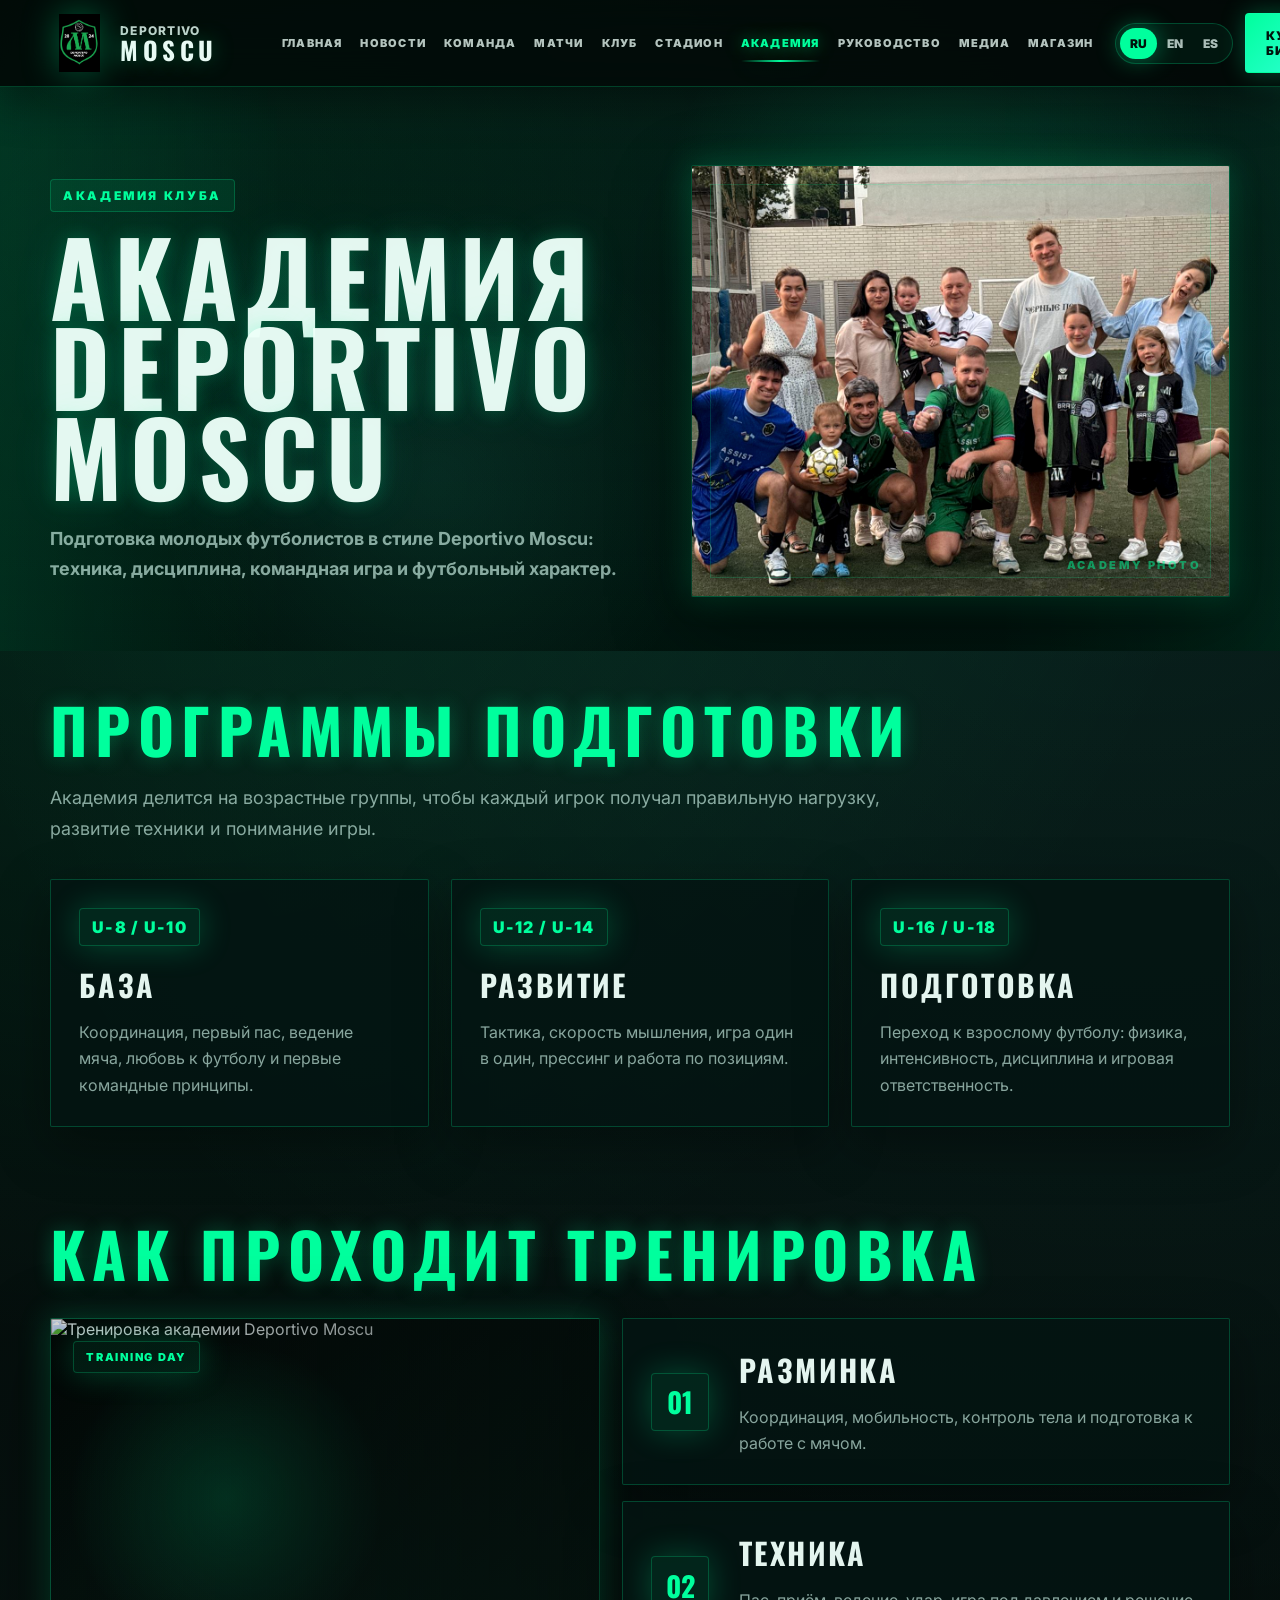
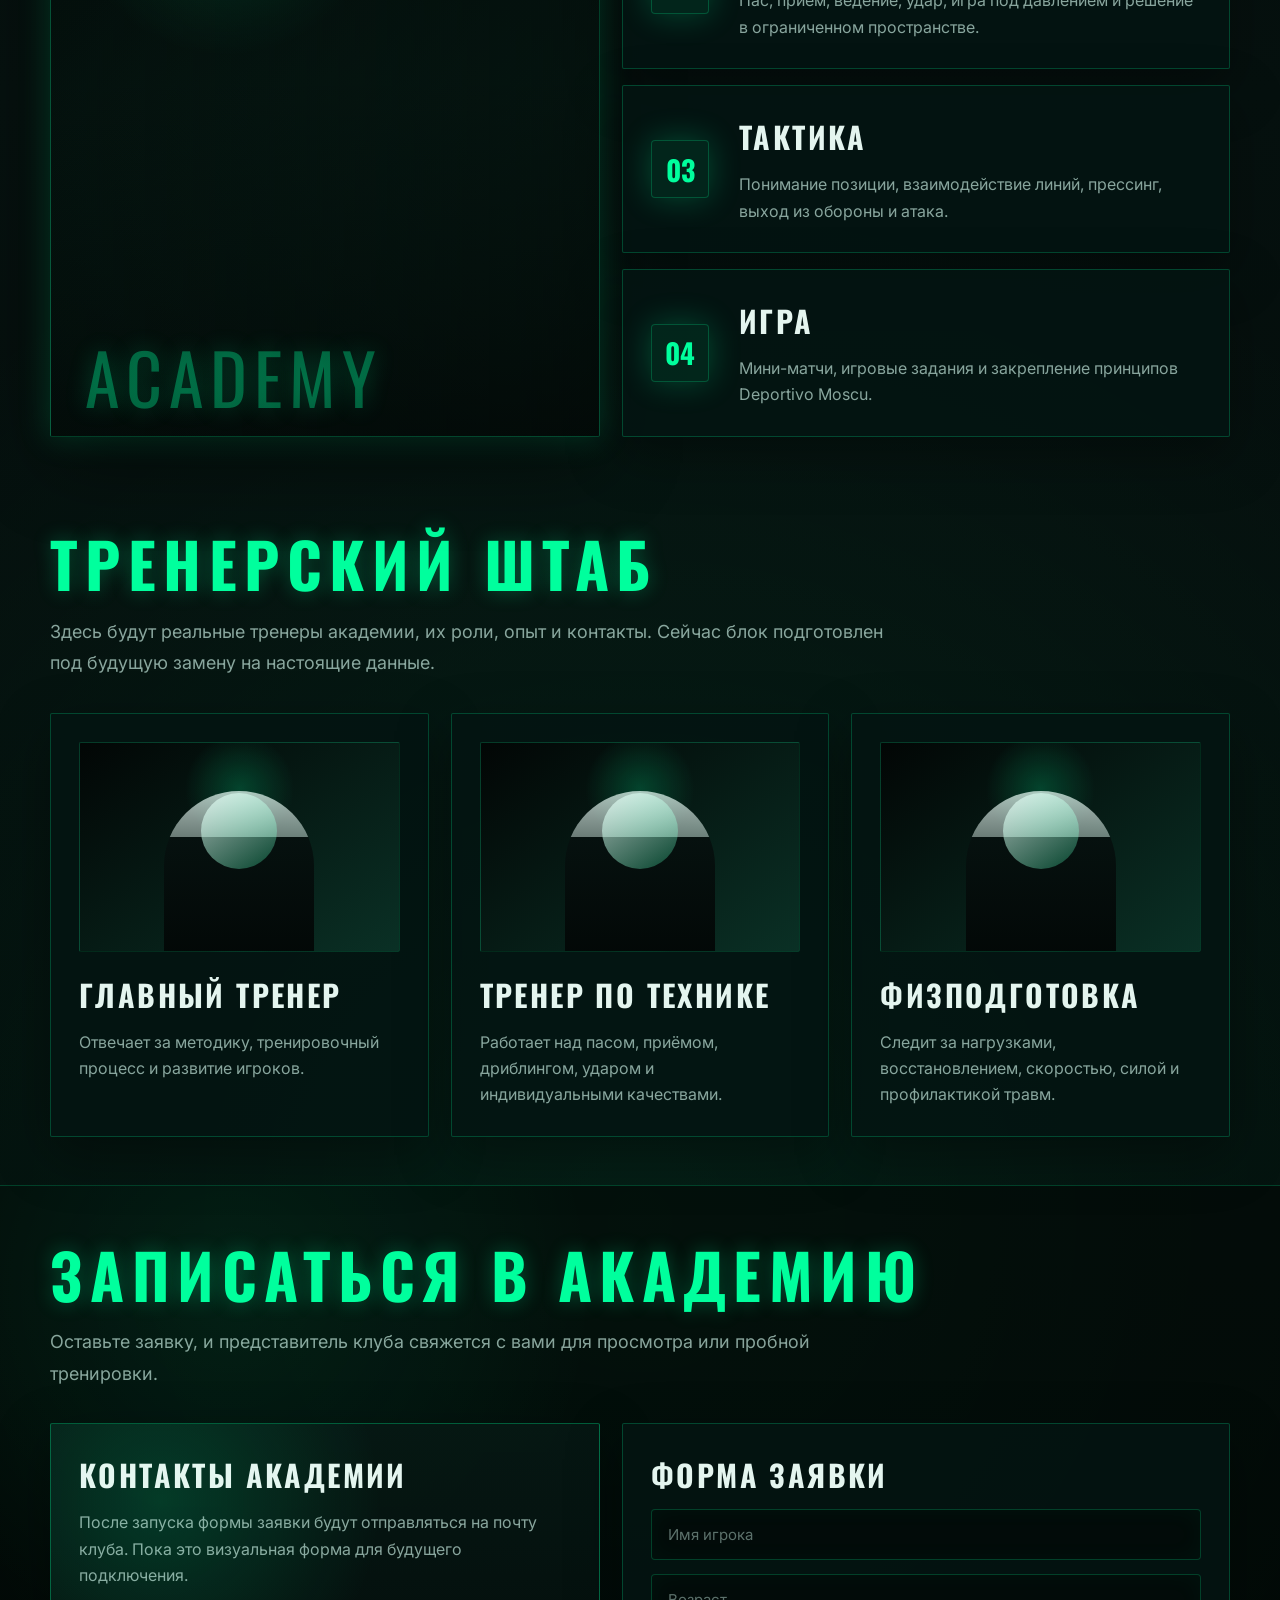
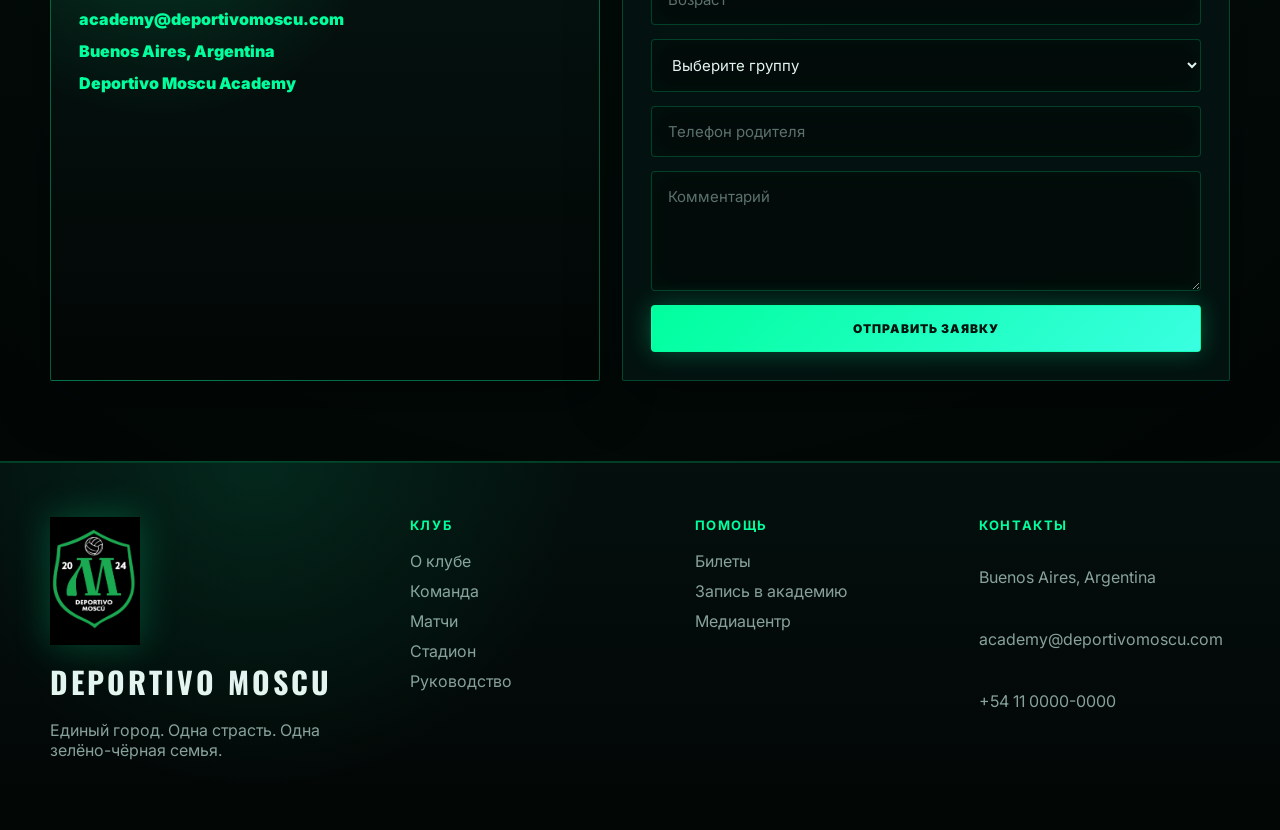
==== commit 4dfe1dfd: "Update academy.html" ====
--- a/academy.html
+++ b/academy.html
@@ -483,16 +483,55 @@
       overflow: hidden;
     }
 
+    .training-visual::before {
+      content: "";
+      position: absolute;
+      inset: 0;
+      z-index: 2;
+      background:
+        linear-gradient(90deg, rgba(2, 6, 5, 0.18), rgba(2, 6, 5, 0.58)),
+        linear-gradient(180deg, transparent 50%, rgba(2, 6, 5, 0.76));
+      pointer-events: none;
+    }
+
     .training-visual::after {
       content: "ACADEMY";
       position: absolute;
       left: 34px;
       bottom: 28px;
+      z-index: 3;
       font-family: "Oswald", sans-serif;
       font-size: 70px;
       line-height: 0.9;
-      color: rgba(0, 255, 157, 0.22);
+      color: rgba(0, 255, 157, 0.34);
       letter-spacing: 0.1em;
+      text-shadow: 0 0 24px rgba(0, 255, 157, 0.24);
+    }
+
+    .training-visual img {
+      width: 100%;
+      height: 100%;
+      min-height: 420px;
+      object-fit: cover;
+      object-position: center;
+      filter: contrast(1.06) saturate(0.98);
+    }
+
+    .training-photo-label {
+      position: absolute;
+      top: 22px;
+      left: 22px;
+      z-index: 3;
+      padding: 8px 12px;
+      border-radius: 4px;
+      background: rgba(0, 255, 157, 0.08);
+      border: 1px solid rgba(0, 255, 157, 0.22);
+      color: var(--green);
+      font-size: 11px;
+      font-weight: 950;
+      letter-spacing: 0.16em;
+      text-transform: uppercase;
+      box-shadow: var(--glow);
     }
 
     .training-list {
@@ -876,7 +915,11 @@
         <h2 class="section-title" data-i18n="training_title">Как проходит тренировка</h2>
 
         <div class="training-grid">
-          <div class="training-visual"></div>
+          
+          <div class="training-visual">
+            <img src="images/academy-page-main1.jpg" alt="Тренировка академии Deportivo Moscu">
+            <span class="training-photo-label">Training Day</span>
+          </div>
 
           <div class="training-list">
             <div class="step-card">
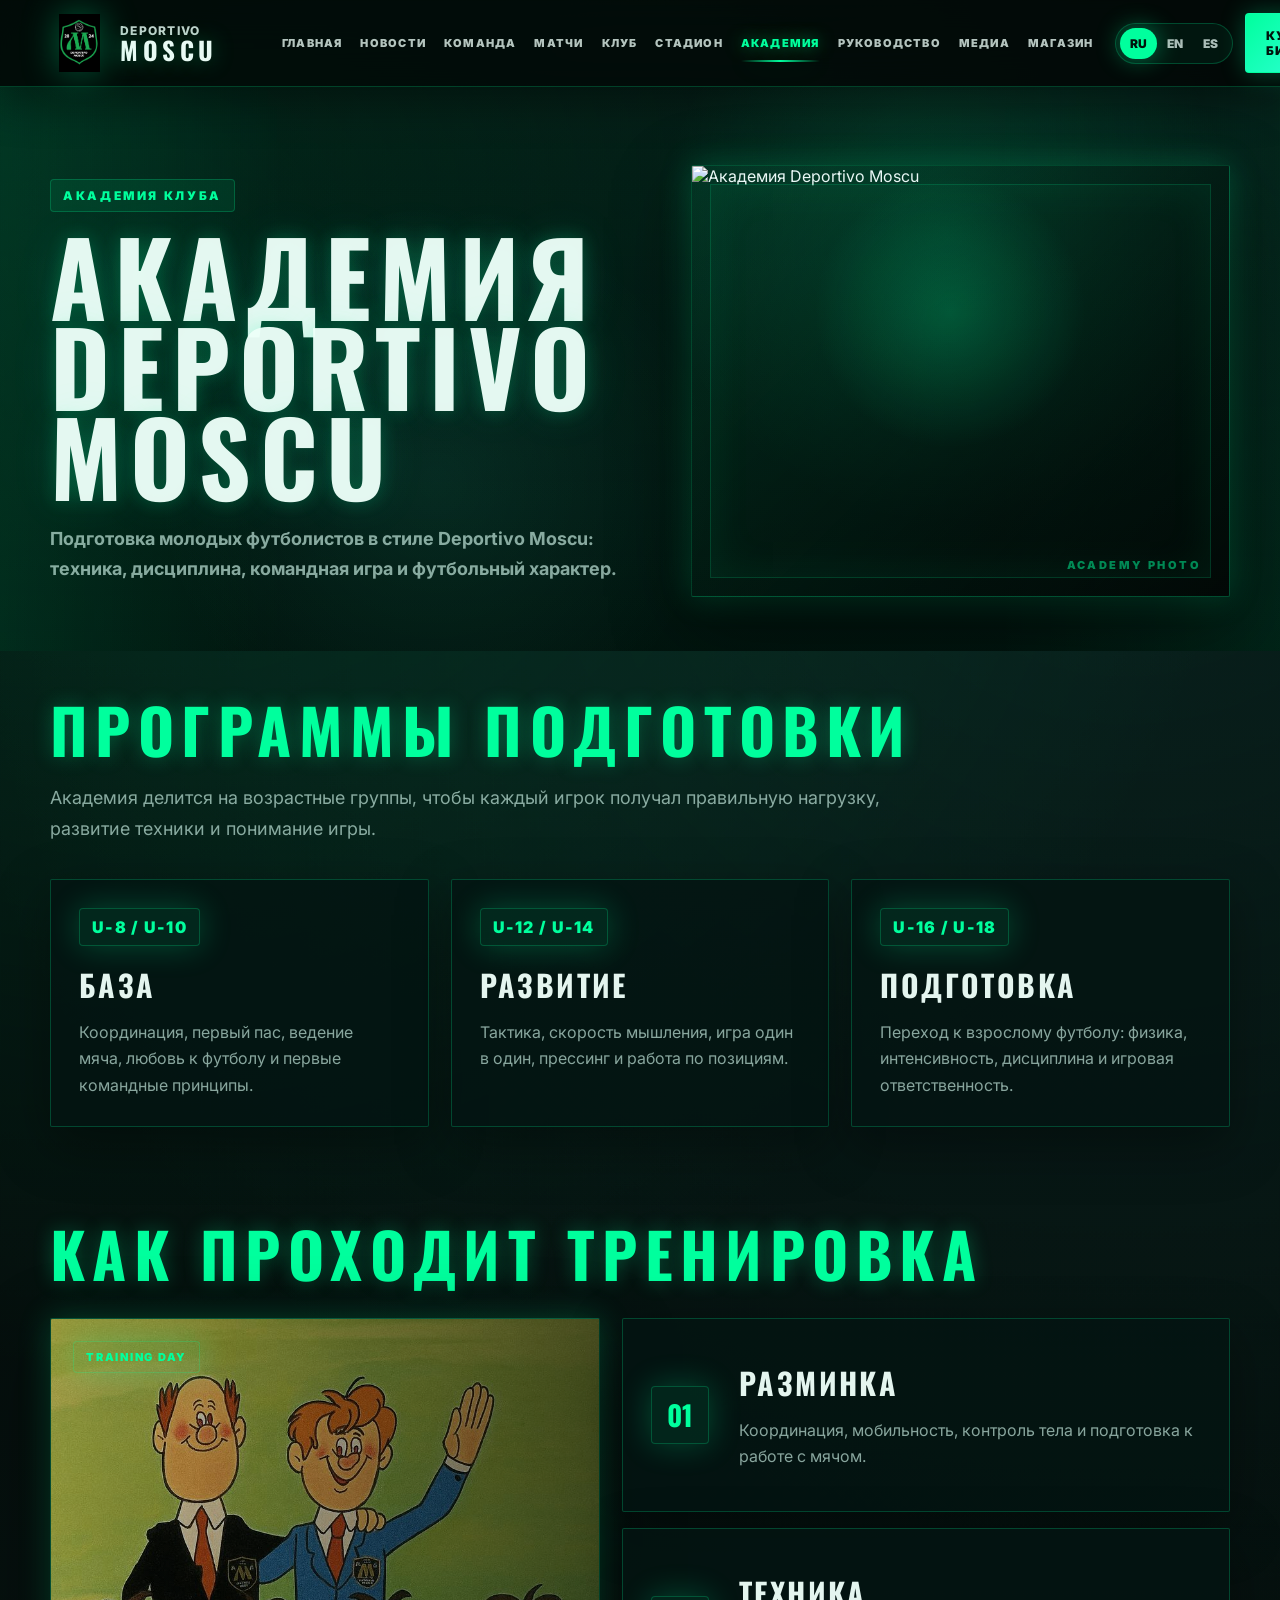
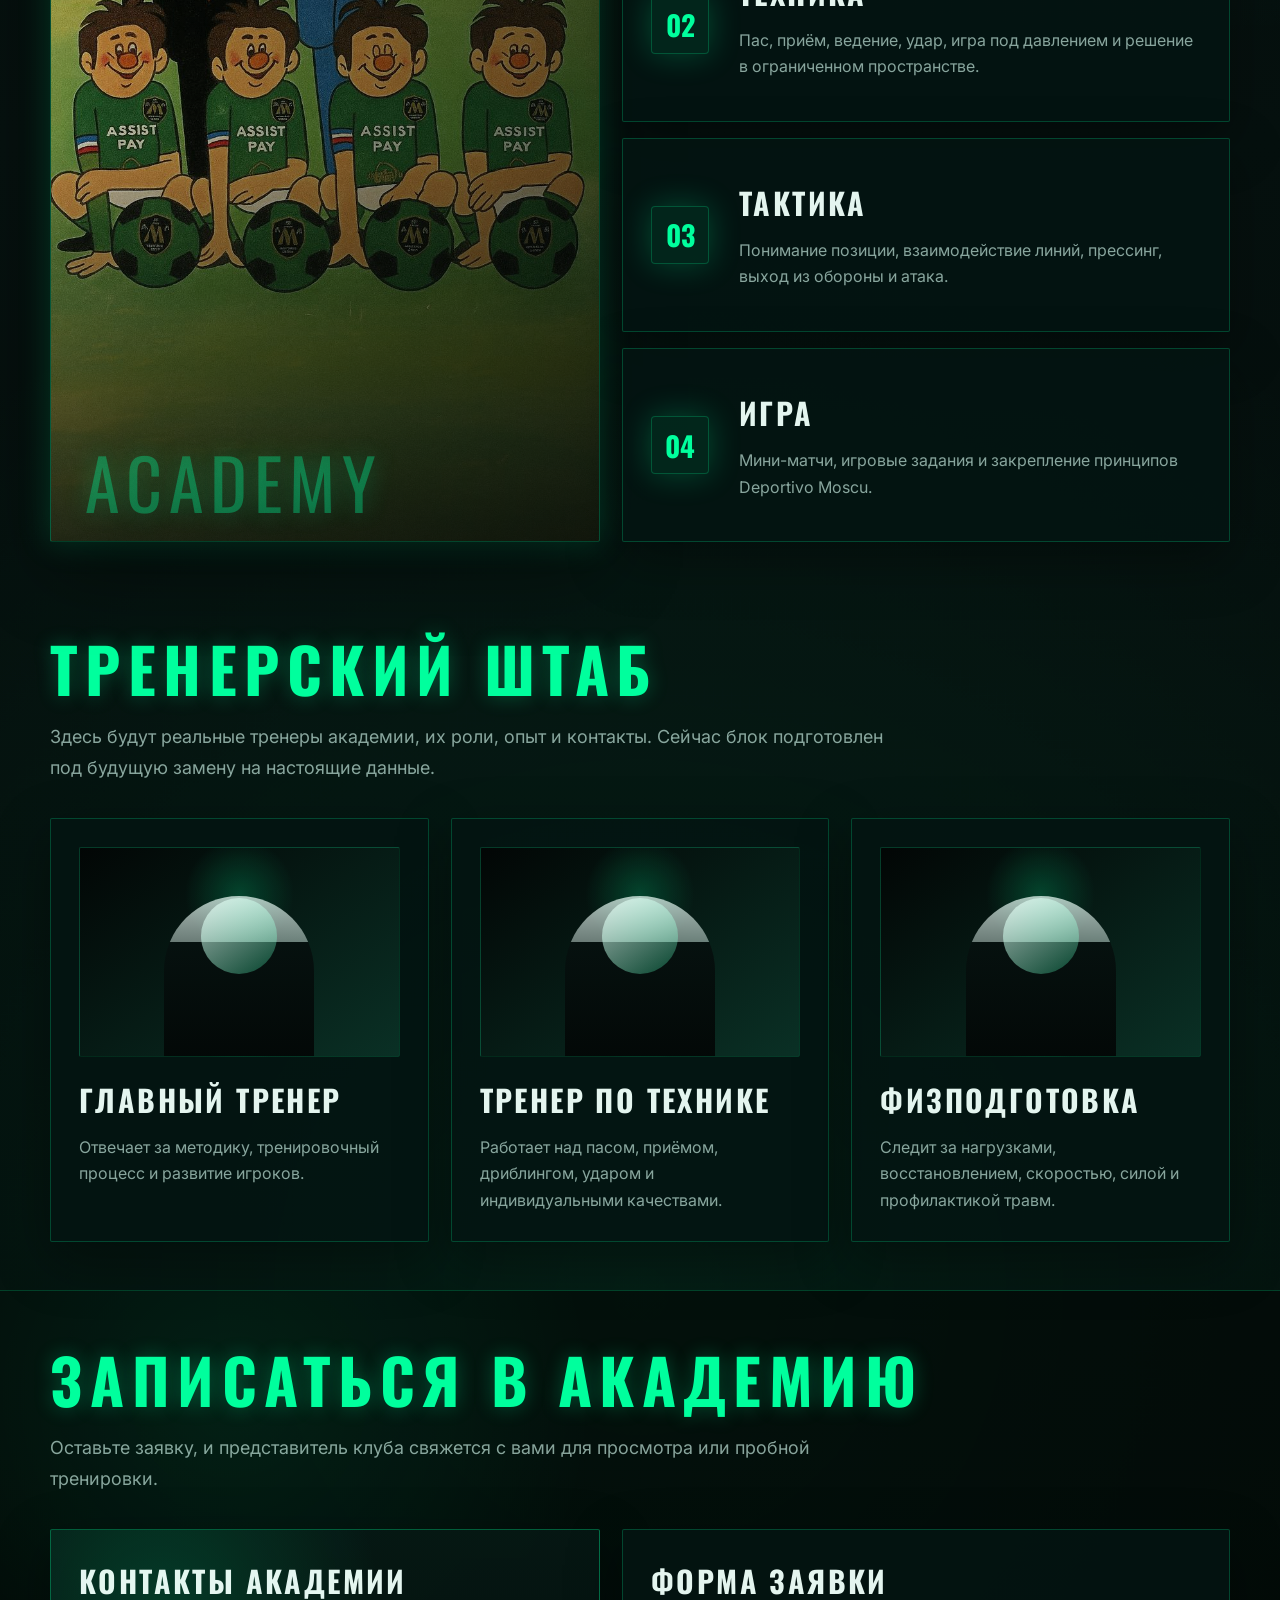
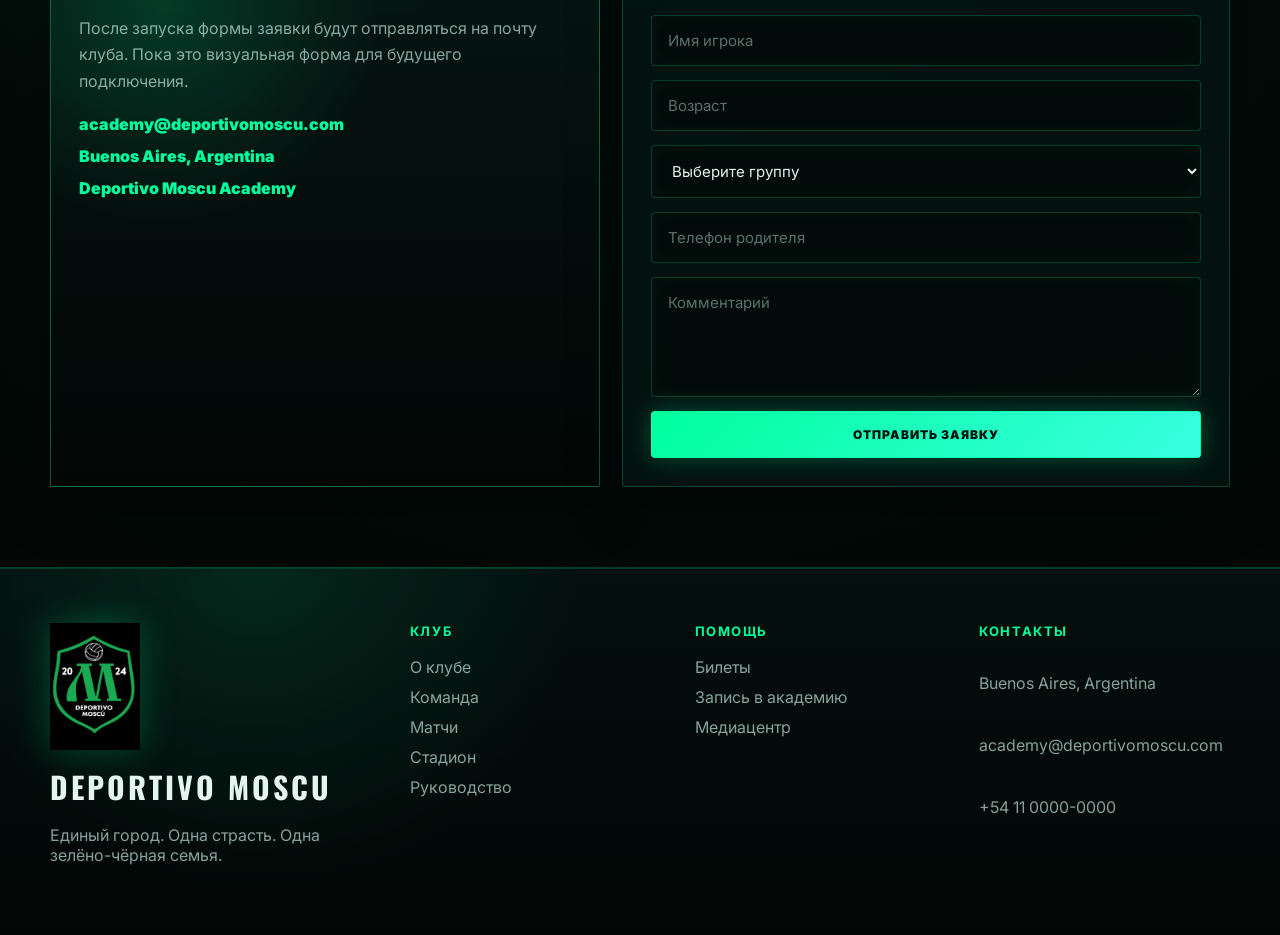
==== commit e7a9f495: "Add files via upload" ====
--- a/academy.html
+++ b/academy.html
@@ -1,1165 +1,1165 @@
-<!DOCTYPE html>
-<html lang="ru">
-<head>
-  <meta charset="UTF-8" />
-  <meta name="viewport" content="width=device-width, initial-scale=1.0" />
-
-  <title>Академия — Deportivo Moscu</title>
-
-  <link rel="preconnect" href="https://fonts.googleapis.com">
-  <link rel="preconnect" href="https://fonts.gstatic.com" crossorigin>
-  <link href="https://fonts.googleapis.com/css2?family=Inter:wght@400;500;600;700;800;900&family=Oswald:wght@500;600;700&display=swap" rel="stylesheet">
-
-  <style>
-    :root {
-      --bg: #020605;
-      --panel: rgba(4, 21, 18, 0.84);
-      --line: rgba(0, 255, 157, 0.22);
-      --green: #00ff9d;
-      --cyan: #39ffe1;
-      --text: rgba(237, 255, 249, 0.96);
-      --muted: rgba(218, 255, 244, 0.62);
-      --shadow: 0 26px 80px rgba(0, 0, 0, 0.48);
-      --glow: 0 0 32px rgba(0, 255, 157, 0.24);
-    }
-
-    * { box-sizing: border-box; }
-
-    html {
-      scroll-behavior: smooth;
-      background: var(--bg);
-    }
-
-    body {
-      margin: 0;
-      font-family: "Inter", sans-serif;
-      background:
-        radial-gradient(circle at 12% 6%, rgba(0, 255, 157, 0.15), transparent 28%),
-        radial-gradient(circle at 88% 10%, rgba(57, 255, 225, 0.1), transparent 32%),
-        radial-gradient(circle at 50% 70%, rgba(0, 255, 157, 0.08), transparent 38%),
-        linear-gradient(180deg, #020605 0%, #06110f 42%, #020605 100%);
-      color: var(--text);
-      overflow-x: hidden;
-    }
-
-    body::before {
-      content: "";
-      position: fixed;
-      inset: 0;
-      pointer-events: none;
-      z-index: -2;
-      background:
-        linear-gradient(rgba(0, 255, 157, 0.035) 1px, transparent 1px),
-        linear-gradient(90deg, rgba(0, 255, 157, 0.035) 1px, transparent 1px);
-      background-size: 56px 56px;
-      mask-image: radial-gradient(circle at center, black 0%, transparent 80%);
-    }
-
-    a {
-      color: inherit;
-      text-decoration: none;
-    }
-
-    button { font-family: inherit; }
-
-    img {
-      max-width: 100%;
-      display: block;
-    }
-
-    .container {
-      width: min(1180px, calc(100% - 32px));
-      margin: 0 auto;
-    }
-
-    .site-header {
-      position: sticky;
-      top: 0;
-      z-index: 50;
-      background: rgba(2, 6, 5, 0.78);
-      backdrop-filter: blur(20px);
-      border-bottom: 1px solid var(--line);
-      box-shadow: 0 14px 44px rgba(0, 0, 0, 0.42);
-    }
-
-    .header-inner {
-      min-height: 86px;
-      display: flex;
-      align-items: center;
-      justify-content: space-between;
-      gap: 22px;
-    }
-
-    .logo-box {
-      display: flex;
-      align-items: center;
-      gap: 12px;
-      min-width: 210px;
-    }
-
-    .logo-img {
-      width: 58px;
-      height: 58px;
-      object-fit: contain;
-      filter: drop-shadow(0 0 18px rgba(0, 255, 157, 0.34));
-    }
-
-    .logo-text {
-      display: flex;
-      flex-direction: column;
-      line-height: 1;
-      text-transform: uppercase;
-      letter-spacing: 0.08em;
-    }
-
-    .logo-text span {
-      font-size: 12px;
-      font-weight: 800;
-      color: rgba(237, 255, 249, 0.82);
-    }
-
-    .logo-text strong {
-      font-family: "Oswald", sans-serif;
-      font-size: 25px;
-      color: rgba(237, 255, 249, 0.98);
-      letter-spacing: 0.18em;
-      text-shadow: 0 0 22px rgba(0, 255, 157, 0.34);
-    }
-
-    .main-nav {
-      display: flex;
-      align-items: center;
-      gap: 18px;
-      font-size: 11px;
-      font-weight: 950;
-      letter-spacing: 0.11em;
-      text-transform: uppercase;
-    }
-
-    .main-nav a {
-      position: relative;
-      color: rgba(237, 255, 249, 0.76);
-      transition: 0.2s;
-      white-space: nowrap;
-    }
-
-    .main-nav a::after {
-      content: "";
-      position: absolute;
-      left: 0;
-      right: 0;
-      bottom: -12px;
-      height: 2px;
-      background: linear-gradient(90deg, transparent, var(--green), transparent);
-      opacity: 0;
-      transform: scaleX(0.4);
-      transition: 0.2s;
-      box-shadow: var(--glow);
-    }
-
-    .main-nav a:hover,
-    .main-nav a.active {
-      color: var(--green);
-      text-shadow: 0 0 16px rgba(0, 255, 157, 0.5);
-    }
-
-    .main-nav a:hover::after,
-    .main-nav a.active::after {
-      opacity: 1;
-      transform: scaleX(1);
-    }
-
-    .header-actions {
-      display: flex;
-      align-items: center;
-      gap: 12px;
-    }
-
-    .language-switcher {
-      display: flex;
-      background: rgba(0, 255, 157, 0.055);
-      padding: 4px;
-      border-radius: 999px;
-      border: 1px solid var(--line);
-    }
-
-    .lang-btn {
-      border: 0;
-      background: transparent;
-      color: rgba(237, 255, 249, 0.72);
-      padding: 8px 10px;
-      border-radius: 999px;
-      font-weight: 950;
-      cursor: pointer;
-      font-size: 12px;
-    }
-
-    .lang-btn.active {
-      background: var(--green);
-      color: #00130c;
-      box-shadow: 0 0 24px rgba(0, 255, 157, 0.42);
-    }
-
-    .ticket-btn {
-      display: inline-flex;
-      align-items: center;
-      justify-content: center;
-      border-radius: 4px;
-      padding: 14px 20px;
-      font-size: 12px;
-      font-weight: 950;
-      letter-spacing: 0.08em;
-      text-transform: uppercase;
-      background: linear-gradient(135deg, var(--green), var(--cyan));
-      color: #00130c;
-      border: 1px solid rgba(0, 255, 157, 0.58);
-      box-shadow: 0 0 24px rgba(0, 255, 157, 0.28);
-      transition: 0.2s;
-    }
-
-    .ticket-btn:hover {
-      transform: translateY(-2px);
-      box-shadow: 0 0 34px rgba(0, 255, 157, 0.42);
-    }
-
-    .burger-btn {
-      display: none;
-      width: 42px;
-      height: 42px;
-      border: 1px solid var(--line);
-      border-radius: 8px;
-      background: rgba(0, 255, 157, 0.055);
-      cursor: pointer;
-      padding: 9px;
-    }
-
-    .burger-btn span {
-      display: block;
-      height: 2px;
-      background: var(--green);
-      margin: 5px 0;
-      box-shadow: var(--glow);
-    }
-
-    .mobile-menu {
-      display: none;
-      padding: 16px;
-      border-top: 1px solid var(--line);
-      background: rgba(2, 6, 5, 0.96);
-    }
-
-    .mobile-menu.open {
-      display: grid;
-      gap: 12px;
-    }
-
-    .mobile-menu a {
-      padding: 14px;
-      border-radius: 10px;
-      background: rgba(0, 255, 157, 0.055);
-      border: 1px solid var(--line);
-      color: rgba(237, 255, 249, 0.86);
-      font-weight: 950;
-      text-transform: uppercase;
-      letter-spacing: 0.08em;
-    }
-
-    .academy-hero {
-      position: relative;
-      padding: 78px 0 54px;
-      overflow: hidden;
-      background:
-        radial-gradient(circle at 74% 26%, rgba(0, 255, 157, 0.17), transparent 28%),
-        radial-gradient(circle at 34% 70%, rgba(57, 255, 225, 0.08), transparent 30%),
-        linear-gradient(180deg, rgba(2, 6, 5, 0.2) 0%, rgba(2, 6, 5, 0.92) 100%);
-    }
-
-    .academy-hero::before {
-      content: "";
-      position: absolute;
-      inset: 0;
-      pointer-events: none;
-      background:
-        linear-gradient(90deg, rgba(0, 255, 157, 0.12), transparent 22%, transparent 78%, rgba(0, 255, 157, 0.08)),
-        linear-gradient(180deg, transparent 0%, rgba(0, 255, 157, 0.06) 100%);
-      opacity: 0.85;
-    }
-
-    .academy-hero-grid {
-      position: relative;
-      z-index: 2;
-      display: grid;
-      grid-template-columns: 1.05fr 0.95fr;
-      align-items: center;
-      gap: 46px;
-    }
-
-    .section-label {
-      display: inline-flex;
-      padding: 8px 12px;
-      border-radius: 4px;
-      background: rgba(0, 255, 157, 0.08);
-      border: 1px solid var(--line);
-      color: var(--green);
-      font-weight: 950;
-      font-size: 12px;
-      margin-bottom: 18px;
-      text-transform: uppercase;
-      letter-spacing: 0.22em;
-    }
-
-    .academy-hero h1 {
-      font-family: "Oswald", sans-serif;
-      font-size: clamp(52px, 8vw, 104px);
-      line-height: 0.88;
-      margin: 0;
-      letter-spacing: 0.08em;
-      text-transform: uppercase;
-      color: rgba(237, 255, 249, 0.96);
-      text-shadow:
-        0 0 18px rgba(0, 255, 157, 0.22),
-        0 0 48px rgba(57, 255, 225, 0.12);
-    }
-
-    .academy-hero p {
-      max-width: 700px;
-      color: var(--muted);
-      font-size: 18px;
-      line-height: 1.65;
-      margin: 24px 0 0;
-      font-weight: 700;
-    }
-
-    .academy-photo-card {
-      min-height: 430px;
-      border-radius: 2px;
-      background:
-        radial-gradient(circle at 48% 34%, rgba(0, 255, 157, 0.2), transparent 34%),
-        linear-gradient(135deg, rgba(0, 255, 157, 0.08), rgba(2, 6, 5, 0.9));
-      color: var(--text);
-      box-shadow: var(--shadow), var(--glow);
-      position: relative;
-      overflow: hidden;
-      border: 1px solid var(--line);
-    }
-
-    .academy-photo-card::before {
-      content: "";
-      position: absolute;
-      inset: 18px;
-      z-index: 2;
-      border: 1px solid rgba(0, 255, 157, 0.18);
-      box-shadow: inset 0 0 44px rgba(0, 255, 157, 0.08);
-      pointer-events: none;
-    }
-
-    .academy-photo-card::after {
-      content: "ACADEMY PHOTO";
-      position: absolute;
-      right: 28px;
-      bottom: 24px;
-      z-index: 3;
-      color: rgba(0, 255, 157, 0.5);
-      font-size: 11px;
-      font-weight: 950;
-      letter-spacing: 0.22em;
-      text-transform: uppercase;
-    }
-
-    .academy-photo-card img {
-      width: 100%;
-      height: 100%;
-      min-height: 430px;
-      object-fit: cover;
-      object-position: center;
-      filter: contrast(1.04) saturate(0.96);
-    }
-
-    .academy-section {
-      padding: 48px 0;
-    }
-
-    .section-title {
-      font-family: "Oswald", sans-serif;
-      font-size: clamp(38px, 5vw, 62px);
-      line-height: 0.98;
-      text-transform: uppercase;
-      margin: 0 0 22px;
-      color: var(--green);
-      letter-spacing: 0.12em;
-      text-shadow: 0 0 20px rgba(0, 255, 157, 0.28);
-    }
-
-    .section-text {
-      color: var(--muted);
-      line-height: 1.75;
-      font-size: 18px;
-      max-width: 850px;
-      margin: 0;
-    }
-
-    .programs-grid,
-    .training-grid,
-    .coaches-grid,
-    .form-grid {
-      display: grid;
-      gap: 22px;
-      margin-top: 34px;
-    }
-
-    .programs-grid,
-    .coaches-grid {
-      grid-template-columns: repeat(3, 1fr);
-    }
-
-    .training-grid,
-    .form-grid {
-      grid-template-columns: 0.95fr 1.05fr;
-      align-items: stretch;
-    }
-
-    .program-card,
-    .coach-card,
-    .step-card,
-    .form-card {
-      position: relative;
-      border: 1px solid var(--line);
-      border-radius: 2px;
-      background: var(--panel);
-      box-shadow: 0 18px 54px rgba(0, 0, 0, 0.36);
-      padding: 28px;
-      overflow: hidden;
-    }
-
-    .program-age {
-      position: relative;
-      z-index: 2;
-      width: fit-content;
-      padding: 8px 12px;
-      border-radius: 4px;
-      background: rgba(0, 255, 157, 0.08);
-      border: 1px solid var(--line);
-      color: var(--green);
-      font-weight: 950;
-      margin-bottom: 16px;
-      letter-spacing: 0.08em;
-      box-shadow: var(--glow);
-    }
-
-    .program-card h3,
-    .coach-card h3,
-    .step-card h3,
-    .form-card h3 {
-      position: relative;
-      z-index: 2;
-      font-family: "Oswald", sans-serif;
-      text-transform: uppercase;
-      font-size: 30px;
-      margin: 0 0 12px;
-      letter-spacing: 0.08em;
-      color: var(--text);
-    }
-
-    .program-card p,
-    .coach-card p,
-    .step-card p,
-    .form-card p {
-      position: relative;
-      z-index: 2;
-      color: var(--muted);
-      line-height: 1.65;
-      margin: 0;
-    }
-
-    .training-visual {
-      position: relative;
-      border-radius: 2px;
-      min-height: 420px;
-      background:
-        radial-gradient(circle at 32% 25%, rgba(0, 255, 157, 0.2), transparent 24%),
-        linear-gradient(145deg, #020605, #0a3025);
-      box-shadow: var(--shadow), var(--glow);
-      border: 1px solid var(--line);
-      overflow: hidden;
-    }
-
-    .training-visual::before {
-      content: "";
-      position: absolute;
-      inset: 0;
-      z-index: 2;
-      background:
-        linear-gradient(90deg, rgba(2, 6, 5, 0.18), rgba(2, 6, 5, 0.58)),
-        linear-gradient(180deg, transparent 50%, rgba(2, 6, 5, 0.76));
-      pointer-events: none;
-    }
-
-    .training-visual::after {
-      content: "ACADEMY";
-      position: absolute;
-      left: 34px;
-      bottom: 28px;
-      z-index: 3;
-      font-family: "Oswald", sans-serif;
-      font-size: 70px;
-      line-height: 0.9;
-      color: rgba(0, 255, 157, 0.34);
-      letter-spacing: 0.1em;
-      text-shadow: 0 0 24px rgba(0, 255, 157, 0.24);
-    }
-
-    .training-visual img {
-      width: 100%;
-      height: 100%;
-      min-height: 420px;
-      object-fit: cover;
-      object-position: center;
-      filter: contrast(1.06) saturate(0.98);
-    }
-
-    .training-photo-label {
-      position: absolute;
-      top: 22px;
-      left: 22px;
-      z-index: 3;
-      padding: 8px 12px;
-      border-radius: 4px;
-      background: rgba(0, 255, 157, 0.08);
-      border: 1px solid rgba(0, 255, 157, 0.22);
-      color: var(--green);
-      font-size: 11px;
-      font-weight: 950;
-      letter-spacing: 0.16em;
-      text-transform: uppercase;
-      box-shadow: var(--glow);
-    }
-
-    .training-list {
-      display: grid;
-      gap: 16px;
-    }
-
-    .step-card {
-      display: grid;
-      grid-template-columns: 70px 1fr;
-      gap: 18px;
-      align-items: center;
-    }
-
-    .step-number {
-      position: relative;
-      z-index: 2;
-      width: 58px;
-      height: 58px;
-      border-radius: 4px;
-      background: rgba(0, 255, 157, 0.08);
-      border: 1px solid var(--line);
-      color: var(--green);
-      display: grid;
-      place-items: center;
-      font-family: "Oswald", sans-serif;
-      font-size: 28px;
-      font-weight: 900;
-      box-shadow: var(--glow);
-    }
-
-    .coach-photo {
-      position: relative;
-      z-index: 2;
-      height: 210px;
-      border-radius: 2px;
-      background:
-        radial-gradient(circle at 50% 22%, rgba(0, 255, 157, 0.2), transparent 24%),
-        linear-gradient(145deg, #020605, #0a3025);
-      margin-bottom: 20px;
-      overflow: hidden;
-      border: 1px solid rgba(0, 255, 157, 0.14);
-    }
-
-    .coach-photo::before {
-      content: "";
-      position: absolute;
-      left: 50%;
-      bottom: -30px;
-      transform: translateX(-50%);
-      width: 150px;
-      height: 190px;
-      border-radius: 80px 80px 24px 24px;
-      background: linear-gradient(180deg, rgba(237,255,249,0.72) 0%, rgba(237,255,249,0.44) 24%, #06110f 24%, #020605 100%);
-    }
-
-    .coach-photo::after {
-      content: "";
-      position: absolute;
-      left: 50%;
-      top: 50px;
-      transform: translateX(-50%);
-      width: 76px;
-      height: 76px;
-      border-radius: 50%;
-      background: linear-gradient(145deg, rgba(237,255,249,0.7), rgba(0,255,157,0.22));
-    }
-
-    .form-section {
-      padding: 58px 0 80px;
-      background:
-        radial-gradient(circle at 18% 12%, rgba(0, 255, 157, 0.08), transparent 28%),
-        rgba(2, 6, 5, 0.55);
-      border-top: 1px solid var(--line);
-      border-bottom: 1px solid var(--line);
-    }
-
-    .form-card.green {
-      background:
-        radial-gradient(circle at 20% 14%, rgba(0, 255, 157, 0.16), transparent 34%),
-        linear-gradient(180deg, rgba(6, 24, 20, 0.94), rgba(2, 6, 5, 0.98));
-      border-color: rgba(0, 255, 157, 0.35);
-    }
-
-    .contact-list {
-      position: relative;
-      z-index: 2;
-      display: grid;
-      gap: 12px;
-      margin-top: 20px;
-      font-weight: 950;
-      color: var(--green);
-    }
-
-    .academy-form {
-      position: relative;
-      z-index: 2;
-      display: grid;
-      gap: 14px;
-    }
-
-    .academy-form input,
-    .academy-form select,
-    .academy-form textarea {
-      width: 100%;
-      border: 1px solid rgba(0, 255, 157, 0.22);
-      background: rgba(2, 6, 5, 0.55);
-      color: var(--text);
-      border-radius: 4px;
-      padding: 15px 16px;
-      font-family: inherit;
-      font-size: 15px;
-      outline: none;
-      box-shadow: inset 0 0 24px rgba(0, 255, 157, 0.035);
-    }
-
-    .academy-form input::placeholder,
-    .academy-form textarea::placeholder {
-      color: rgba(218, 255, 244, 0.42);
-    }
-
-    .academy-form textarea {
-      min-height: 120px;
-      resize: vertical;
-    }
-
-    .academy-form button {
-      border-radius: 4px;
-      padding: 15px 20px;
-      font-size: 12px;
-      font-weight: 950;
-      letter-spacing: 0.08em;
-      text-transform: uppercase;
-      background: linear-gradient(135deg, var(--green), var(--cyan));
-      color: #00130c;
-      border: 1px solid rgba(0, 255, 157, 0.58);
-      box-shadow: 0 0 24px rgba(0, 255, 157, 0.28);
-      cursor: pointer;
-    }
-
-    .site-footer {
-      background:
-        radial-gradient(circle at 20% 0%, rgba(0, 255, 157, 0.1), transparent 30%),
-        linear-gradient(180deg, rgba(4, 16, 14, 0.96), #020605);
-      color: var(--text);
-      padding: 54px 0;
-      border-top: 1px solid var(--line);
-    }
-
-    .footer-grid {
-      display: grid;
-      grid-template-columns: 1.3fr repeat(3, 1fr);
-      gap: 34px;
-    }
-
-    .footer-brand img {
-      width: 90px;
-      margin-bottom: 14px;
-      filter: drop-shadow(0 0 18px rgba(0, 255, 157, 0.24));
-    }
-
-    .footer-brand h3 {
-      font-family: "Oswald", sans-serif;
-      font-size: 30px;
-      margin: 0;
-      text-transform: uppercase;
-      letter-spacing: 0.1em;
-    }
-
-    .footer-brand p,
-    .footer-col p,
-    .footer-col a {
-      color: var(--muted);
-    }
-
-    .footer-col {
-      display: grid;
-      align-content: start;
-      gap: 10px;
-    }
-
-    .footer-col h4 {
-      margin: 0 0 8px;
-      color: var(--green);
-      text-transform: uppercase;
-      letter-spacing: 0.12em;
-      font-size: 13px;
-    }
-
-    @media (max-width: 1100px) {
-      .main-nav {
-        gap: 12px;
-        font-size: 10px;
-      }
-    }
-
-    @media (max-width: 980px) {
-      .main-nav,
-      .language-switcher,
-      .ticket-btn {
-        display: none;
-      }
-
-      .burger-btn {
-        display: block;
-      }
-
-      .academy-hero-grid,
-      .training-grid,
-      .form-grid,
-      .footer-grid {
-        grid-template-columns: 1fr;
-      }
-
-      .programs-grid,
-      .coaches-grid {
-        grid-template-columns: 1fr;
-      }
-
-      .academy-photo-card {
-        min-height: 340px;
-      }
-
-      .academy-photo-card img {
-        min-height: 340px;
-      }
-    }
-
-    @media (max-width: 620px) {
-      .container {
-        width: min(100% - 22px, 1180px);
-      }
-
-      .header-inner {
-        min-height: 76px;
-      }
-
-      .logo-text {
-        display: none;
-      }
-
-      .academy-hero {
-        padding: 44px 0 32px;
-      }
-
-      .academy-hero h1 {
-        font-size: 44px;
-        letter-spacing: 0.05em;
-      }
-
-      .academy-hero p {
-        font-size: 16px;
-      }
-
-      .academy-photo-card {
-        min-height: 300px;
-      }
-
-      .academy-photo-card img {
-        min-height: 300px;
-      }
-
-      .step-card {
-        grid-template-columns: 1fr;
-      }
-
-      .training-visual::after {
-        font-size: 44px;
-      }
-
-      .section-title {
-        font-size: 34px;
-      }
-    }
-  </style>
-</head>
-
-<body>
-  <header class="site-header">
-    <div class="container header-inner">
-      <a href="index.html" class="logo-box">
-        <img src="images/logo.png" alt="Deportivo Moscu Logo" class="logo-img">
-        <div class="logo-text">
-          <span>Deportivo</span>
-          <strong>Moscu</strong>
-        </div>
-      </a>
-
-      <nav class="main-nav">
-        <a href="index.html" data-i18n="nav_home">Главная</a>
-        <a href="news.html" data-i18n="nav_news">Новости</a>
-        <a href="team.html" data-i18n="nav_team">Команда</a>
-        <a href="league.html" data-i18n="nav_matches">Матчи</a>
-        <a href="club.html" data-i18n="nav_club">Клуб</a>
-        <a href="stadium.html" data-i18n="nav_stadium">Стадион</a>
-        <a href="academy.html" class="active" data-i18n="nav_academy">Академия</a>
-        <a href="management.html" data-i18n="nav_management">Руководство</a>
-        <a href="media.html" data-i18n="nav_media">Медиа</a>
-        <a href="store.html" data-i18n="nav_store">Магазин</a>
-      </nav>
-
-      <div class="header-actions">
-        <div class="language-switcher">
-          <button class="lang-btn active" data-lang="ru">RU</button>
-          <button class="lang-btn" data-lang="en">EN</button>
-          <button class="lang-btn" data-lang="es">ES</button>
-        </div>
-
-        <a href="store.html" class="ticket-btn" data-i18n="buy_tickets">Купить билеты</a>
-
-        <button class="burger-btn" id="burgerBtn" aria-label="Menu">
-          <span></span>
-          <span></span>
-          <span></span>
-        </button>
-      </div>
-    </div>
-
-    <div class="mobile-menu" id="mobileMenu">
-      <a href="index.html" data-i18n="nav_home">Главная</a>
-      <a href="news.html" data-i18n="nav_news">Новости</a>
-      <a href="team.html" data-i18n="nav_team">Команда</a>
-      <a href="league.html" data-i18n="nav_matches">Матчи</a>
-      <a href="club.html" data-i18n="nav_club">Клуб</a>
-      <a href="stadium.html" data-i18n="nav_stadium">Стадион</a>
-      <a href="academy.html" data-i18n="nav_academy">Академия</a>
-      <a href="management.html" data-i18n="nav_management">Руководство</a>
-      <a href="media.html" data-i18n="nav_media">Медиа</a>
-      <a href="store.html" data-i18n="nav_store">Магазин</a>
-    </div>
-  </header>
-
-  <main>
-    <section class="academy-hero">
-      <div class="container academy-hero-grid">
-        <div>
-          <div class="section-label" data-i18n="academy_label">Академия клуба</div>
-          <h1 data-i18n="academy_title">Академия<br>Deportivo Moscu</h1>
-          <p data-i18n="academy_subtitle">
-            Подготовка молодых футболистов в стиле Deportivo Moscu: техника, дисциплина, командная игра и футбольный характер.
-          </p>
-        </div>
-
-        <div class="academy-photo-card">
-          <img src="images/academy-page-main.jpg" alt="Академия Deportivo Moscu">
-        </div>
-      </div>
-    </section>
-
-    <section class="academy-section">
-      <div class="container">
-        <h2 class="section-title" data-i18n="programs_title">Программы подготовки</h2>
-        <p class="section-text" data-i18n="programs_text">
-          Академия делится на возрастные группы, чтобы каждый игрок получал правильную нагрузку, развитие техники и понимание игры.
-        </p>
-
-        <div class="programs-grid">
-          <div class="program-card">
-            <div class="program-age">U-8 / U-10</div>
-            <h3 data-i18n="program_1_title">База</h3>
-            <p data-i18n="program_1_text">Координация, первый пас, ведение мяча, любовь к футболу и первые командные принципы.</p>
-          </div>
-
-          <div class="program-card">
-            <div class="program-age">U-12 / U-14</div>
-            <h3 data-i18n="program_2_title">Развитие</h3>
-            <p data-i18n="program_2_text">Тактика, скорость мышления, игра один в один, прессинг и работа по позициям.</p>
-          </div>
-
-          <div class="program-card">
-            <div class="program-age">U-16 / U-18</div>
-            <h3 data-i18n="program_3_title">Подготовка</h3>
-            <p data-i18n="program_3_text">Переход к взрослому футболу: физика, интенсивность, дисциплина и игровая ответственность.</p>
-          </div>
-        </div>
-      </div>
-    </section>
-
-    <section class="academy-section">
-      <div class="container">
-        <h2 class="section-title" data-i18n="training_title">Как проходит тренировка</h2>
-
-        <div class="training-grid">
-          
-          <div class="training-visual">
-            <img src="images/academy-page-main1.jpg" alt="Тренировка академии Deportivo Moscu">
-            <span class="training-photo-label">Training Day</span>
-          </div>
-
-          <div class="training-list">
-            <div class="step-card">
-              <div class="step-number">01</div>
-              <div>
-                <h3 data-i18n="step_1_title">Разминка</h3>
-                <p data-i18n="step_1_text">Координация, мобильность, контроль тела и подготовка к работе с мячом.</p>
-              </div>
-            </div>
-
-            <div class="step-card">
-              <div class="step-number">02</div>
-              <div>
-                <h3 data-i18n="step_2_title">Техника</h3>
-                <p data-i18n="step_2_text">Пас, приём, ведение, удар, игра под давлением и решение в ограниченном пространстве.</p>
-              </div>
-            </div>
-
-            <div class="step-card">
-              <div class="step-number">03</div>
-              <div>
-                <h3 data-i18n="step_3_title">Тактика</h3>
-                <p data-i18n="step_3_text">Понимание позиции, взаимодействие линий, прессинг, выход из обороны и атака.</p>
-              </div>
-            </div>
-
-            <div class="step-card">
-              <div class="step-number">04</div>
-              <div>
-                <h3 data-i18n="step_4_title">Игра</h3>
-                <p data-i18n="step_4_text">Мини-матчи, игровые задания и закрепление принципов Deportivo Moscu.</p>
-              </div>
-            </div>
-          </div>
-        </div>
-      </div>
-    </section>
-
-    <section class="academy-section">
-      <div class="container">
-        <h2 class="section-title" data-i18n="coaches_title">Тренерский штаб</h2>
-        <p class="section-text" data-i18n="coaches_text">
-          Здесь будут реальные тренеры академии, их роли, опыт и контакты. Сейчас блок подготовлен под будущую замену на настоящие данные.
-        </p>
-
-        <div class="coaches-grid">
-          <div class="coach-card">
-            <div class="coach-photo"></div>
-            <h3 data-i18n="coach_1_title">Главный тренер</h3>
-            <p data-i18n="coach_1_text">Отвечает за методику, тренировочный процесс и развитие игроков.</p>
-          </div>
-
-          <div class="coach-card">
-            <div class="coach-photo"></div>
-            <h3 data-i18n="coach_2_title">Тренер по технике</h3>
-            <p data-i18n="coach_2_text">Работает над пасом, приёмом, дриблингом, ударом и индивидуальными качествами.</p>
-          </div>
-
-          <div class="coach-card">
-            <div class="coach-photo"></div>
-            <h3 data-i18n="coach_3_title">Физподготовка</h3>
-            <p data-i18n="coach_3_text">Следит за нагрузками, восстановлением, скоростью, силой и профилактикой травм.</p>
-          </div>
-        </div>
-      </div>
-    </section>
-
-    <section class="form-section">
-      <div class="container">
-        <h2 class="section-title" data-i18n="join_title">Записаться в академию</h2>
-        <p class="section-text" data-i18n="join_text">
-          Оставьте заявку, и представитель клуба свяжется с вами для просмотра или пробной тренировки.
-        </p>
-
-        <div class="form-grid">
-          <div class="form-card green">
-            <h3 data-i18n="contacts_title">Контакты академии</h3>
-            <p data-i18n="contacts_text">
-              После запуска формы заявки будут отправляться на почту клуба. Пока это визуальная форма для будущего подключения.
-            </p>
-
-            <div class="contact-list">
-              <span>academy@deportivomoscu.com</span>
-              <span>Buenos Aires, Argentina</span>
-              <span>Deportivo Moscu Academy</span>
-            </div>
-          </div>
-
-          <div class="form-card">
-            <h3 data-i18n="form_title">Форма заявки</h3>
-
-            <form class="academy-form" id="academyForm">
-              <input type="text" data-placeholder-ru="Имя игрока" data-placeholder-en="Player name" data-placeholder-es="Nombre del jugador" placeholder="Имя игрока">
-              <input type="text" data-placeholder-ru="Возраст" data-placeholder-en="Age" data-placeholder-es="Edad" placeholder="Возраст">
-
-              <select>
-                <option data-i18n="select_group">Выберите группу</option>
-                <option>U-8 / U-10</option>
-                <option>U-12 / U-14</option>
-                <option>U-16 / U-18</option>
-              </select>
-
-              <input type="tel" data-placeholder-ru="Телефон родителя" data-placeholder-en="Parent phone" data-placeholder-es="Teléfono del padre/madre" placeholder="Телефон родителя">
-              <textarea data-placeholder-ru="Комментарий" data-placeholder-en="Comment" data-placeholder-es="Comentario" placeholder="Комментарий"></textarea>
-
-              <button type="submit" data-i18n="send_request">Отправить заявку</button>
-            </form>
-          </div>
-        </div>
-      </div>
-    </section>
-  </main>
-
-  <footer class="site-footer">
-    <div class="container footer-grid">
-      <div class="footer-brand">
-        <img src="images/logo.png" alt="Deportivo Moscu">
-        <h3>Deportivo Moscu</h3>
-        <p data-i18n="footer_slogan">Единый город. Одна страсть. Одна зелёно-чёрная семья.</p>
-      </div>
-
-      <div class="footer-col">
-        <h4 data-i18n="nav_club">Клуб</h4>
-        <a href="club.html" data-i18n="about_club">О клубе</a>
-        <a href="team.html" data-i18n="nav_team">Команда</a>
-        <a href="league.html" data-i18n="nav_matches">Матчи</a>
-        <a href="stadium.html" data-i18n="nav_stadium">Стадион</a>
-        <a href="management.html" data-i18n="nav_management">Руководство</a>
-      </div>
-
-      <div class="footer-col">
-        <h4 data-i18n="help">Помощь</h4>
-        <a href="store.html" data-i18n="tickets">Билеты</a>
-        <a href="academy.html" data-i18n="academy_request">Запись в академию</a>
-        <a href="media.html" data-i18n="media_center">Медиацентр</a>
-      </div>
-
-      <div class="footer-col">
-        <h4 data-i18n="contacts">Контакты</h4>
-        <p>Buenos Aires, Argentina</p>
-        <p>academy@deportivomoscu.com</p>
-        <p>+54 11 0000-0000</p>
-      </div>
-    </div>
-  </footer>
-
-  <script>
-    const translations = {
-      ru: {
-        nav_home: "Главная",
-        nav_news: "Новости",
-        nav_team: "Команда",
-        nav_matches: "Матчи",
-        nav_club: "Клуб",
-        nav_stadium: "Стадион",
-        nav_academy: "Академия",
-        nav_management: "Руководство",
-        nav_media: "Медиа",
-        nav_store: "Магазин",
-        buy_tickets: "Купить билеты",
-        academy_label: "Академия клуба",
-        academy_title: "Академия<br>Deportivo Moscu",
-        academy_subtitle: "Подготовка молодых футболистов в стиле Deportivo Moscu: техника, дисциплина, командная игра и футбольный характер.",
-        programs_title: "Программы подготовки",
-        programs_text: "Академия делится на возрастные группы, чтобы каждый игрок получал правильную нагрузку, развитие техники и понимание игры.",
-        program_1_title: "База",
-        program_1_text: "Координация, первый пас, ведение мяча, любовь к футболу и первые командные принципы.",
-        program_2_title: "Развитие",
-        program_2_text: "Тактика, скорость мышления, игра один в один, прессинг и работа по позициям.",
-        program_3_title: "Подготовка",
-        program_3_text: "Переход к взрослому футболу: физика, интенсивность, дисциплина и игровая ответственность.",
-        training_title: "Как проходит тренировка",
-        step_1_title: "Разминка",
-        step_1_text: "Координация, мобильность, контроль тела и подготовка к работе с мячом.",
-        step_2_title: "Техника",
-        step_2_text: "Пас, приём, ведение, удар, игра под давлением и решение в ограниченном пространстве.",
-        step_3_title: "Тактика",
-        step_3_text: "Понимание позиции, взаимодействие линий, прессинг, выход из обороны и атака.",
-        step_4_title: "Игра",
-        step_4_text: "Мини-матчи, игровые задания и закрепление принципов Deportivo Moscu.",
-        coaches_title: "Тренерский штаб",
-        coaches_text: "Здесь будут реальные тренеры академии, их роли, опыт и контакты. Сейчас блок подготовлен под будущую замену на настоящие данные.",
-        coach_1_title: "Главный тренер",
-        coach_1_text: "Отвечает за методику, тренировочный процесс и развитие игроков.",
-        coach_2_title: "Тренер по технике",
-        coach_2_text: "Работает над пасом, приёмом, дриблингом, ударом и индивидуальными качествами.",
-        coach_3_title: "Физподготовка",
-        coach_3_text: "Следит за нагрузками, восстановлением, скоростью, силой и профилактикой травм.",
-        join_title: "Записаться в академию",
-        join_text: "Оставьте заявку, и представитель клуба свяжется с вами для просмотра или пробной тренировки.",
-        contacts_title: "Контакты академии",
-        contacts_text: "После запуска формы заявки будут отправляться на почту клуба. Пока это визуальная форма для будущего подключения.",
-        form_title: "Форма заявки",
-        select_group: "Выберите группу",
-        send_request: "Отправить заявку",
-        footer_slogan: "Единый город. Одна страсть. Одна зелёно-чёрная семья.",
-        about_club: "О клубе",
-        help: "Помощь",
-        tickets: "Билеты",
-        academy_request: "Запись в академию",
-        media_center: "Медиацентр",
-        contacts: "Контакты",
-        form_alert: "Заявка пока не отправляется. Позже подключим почту или Telegram."
-      }
-    };
-
-    let currentLang = "ru";
-
-    function setLanguage(lang) {
-      currentLang = "ru";
-      document.documentElement.lang = "ru";
-
-      document.querySelectorAll("[data-i18n]").forEach((element) => {
-        const key = element.getAttribute("data-i18n");
-        if (translations.ru[key]) {
-          element.innerHTML = translations.ru[key];
-        }
-      });
-
-      document.querySelectorAll(".lang-btn").forEach((button) => {
-        button.classList.toggle("active", button.dataset.lang === "ru");
-      });
-    }
-
-    document.querySelectorAll(".lang-btn").forEach((button) => {
-      button.addEventListener("click", () => {
-        setLanguage("ru");
-      });
-    });
-
-    document.getElementById("burgerBtn").addEventListener("click", () => {
-      document.getElementById("mobileMenu").classList.toggle("open");
-    });
-
-    document.getElementById("academyForm").addEventListener("submit", (event) => {
-      event.preventDefault();
-      alert(translations.ru.form_alert);
-    });
-
-    setLanguage("ru");
-  </script>
-</body>
-</html>
+<!DOCTYPE html>
+<html lang="ru">
+<head>
+  <meta charset="UTF-8" />
+  <meta name="viewport" content="width=device-width, initial-scale=1.0" />
+
+  <title>Академия — Deportivo Moscu</title>
+
+  <link rel="preconnect" href="https://fonts.googleapis.com">
+  <link rel="preconnect" href="https://fonts.gstatic.com" crossorigin>
+  <link href="https://fonts.googleapis.com/css2?family=Inter:wght@400;500;600;700;800;900&family=Oswald:wght@500;600;700&display=swap" rel="stylesheet">
+
+  <style>
+    :root {
+      --bg: #020605;
+      --panel: rgba(4, 21, 18, 0.84);
+      --line: rgba(0, 255, 157, 0.22);
+      --green: #00ff9d;
+      --cyan: #39ffe1;
+      --text: rgba(237, 255, 249, 0.96);
+      --muted: rgba(218, 255, 244, 0.62);
+      --shadow: 0 26px 80px rgba(0, 0, 0, 0.48);
+      --glow: 0 0 32px rgba(0, 255, 157, 0.24);
+    }
+
+    * { box-sizing: border-box; }
+
+    html {
+      scroll-behavior: smooth;
+      background: var(--bg);
+    }
+
+    body {
+      margin: 0;
+      font-family: "Inter", sans-serif;
+      background:
+        radial-gradient(circle at 12% 6%, rgba(0, 255, 157, 0.15), transparent 28%),
+        radial-gradient(circle at 88% 10%, rgba(57, 255, 225, 0.1), transparent 32%),
+        radial-gradient(circle at 50% 70%, rgba(0, 255, 157, 0.08), transparent 38%),
+        linear-gradient(180deg, #020605 0%, #06110f 42%, #020605 100%);
+      color: var(--text);
+      overflow-x: hidden;
+    }
+
+    body::before {
+      content: "";
+      position: fixed;
+      inset: 0;
+      pointer-events: none;
+      z-index: -2;
+      background:
+        linear-gradient(rgba(0, 255, 157, 0.035) 1px, transparent 1px),
+        linear-gradient(90deg, rgba(0, 255, 157, 0.035) 1px, transparent 1px);
+      background-size: 56px 56px;
+      mask-image: radial-gradient(circle at center, black 0%, transparent 80%);
+    }
+
+    a {
+      color: inherit;
+      text-decoration: none;
+    }
+
+    button { font-family: inherit; }
+
+    img {
+      max-width: 100%;
+      display: block;
+    }
+
+    .container {
+      width: min(1180px, calc(100% - 32px));
+      margin: 0 auto;
+    }
+
+    .site-header {
+      position: sticky;
+      top: 0;
+      z-index: 50;
+      background: rgba(2, 6, 5, 0.78);
+      backdrop-filter: blur(20px);
+      border-bottom: 1px solid var(--line);
+      box-shadow: 0 14px 44px rgba(0, 0, 0, 0.42);
+    }
+
+    .header-inner {
+      min-height: 86px;
+      display: flex;
+      align-items: center;
+      justify-content: space-between;
+      gap: 22px;
+    }
+
+    .logo-box {
+      display: flex;
+      align-items: center;
+      gap: 12px;
+      min-width: 210px;
+    }
+
+    .logo-img {
+      width: 58px;
+      height: 58px;
+      object-fit: contain;
+      filter: drop-shadow(0 0 18px rgba(0, 255, 157, 0.34));
+    }
+
+    .logo-text {
+      display: flex;
+      flex-direction: column;
+      line-height: 1;
+      text-transform: uppercase;
+      letter-spacing: 0.08em;
+    }
+
+    .logo-text span {
+      font-size: 12px;
+      font-weight: 800;
+      color: rgba(237, 255, 249, 0.82);
+    }
+
+    .logo-text strong {
+      font-family: "Oswald", sans-serif;
+      font-size: 25px;
+      color: rgba(237, 255, 249, 0.98);
+      letter-spacing: 0.18em;
+      text-shadow: 0 0 22px rgba(0, 255, 157, 0.34);
+    }
+
+    .main-nav {
+      display: flex;
+      align-items: center;
+      gap: 18px;
+      font-size: 11px;
+      font-weight: 950;
+      letter-spacing: 0.11em;
+      text-transform: uppercase;
+    }
+
+    .main-nav a {
+      position: relative;
+      color: rgba(237, 255, 249, 0.76);
+      transition: 0.2s;
+      white-space: nowrap;
+    }
+
+    .main-nav a::after {
+      content: "";
+      position: absolute;
+      left: 0;
+      right: 0;
+      bottom: -12px;
+      height: 2px;
+      background: linear-gradient(90deg, transparent, var(--green), transparent);
+      opacity: 0;
+      transform: scaleX(0.4);
+      transition: 0.2s;
+      box-shadow: var(--glow);
+    }
+
+    .main-nav a:hover,
+    .main-nav a.active {
+      color: var(--green);
+      text-shadow: 0 0 16px rgba(0, 255, 157, 0.5);
+    }
+
+    .main-nav a:hover::after,
+    .main-nav a.active::after {
+      opacity: 1;
+      transform: scaleX(1);
+    }
+
+    .header-actions {
+      display: flex;
+      align-items: center;
+      gap: 12px;
+    }
+
+    .language-switcher {
+      display: flex;
+      background: rgba(0, 255, 157, 0.055);
+      padding: 4px;
+      border-radius: 999px;
+      border: 1px solid var(--line);
+    }
+
+    .lang-btn {
+      border: 0;
+      background: transparent;
+      color: rgba(237, 255, 249, 0.72);
+      padding: 8px 10px;
+      border-radius: 999px;
+      font-weight: 950;
+      cursor: pointer;
+      font-size: 12px;
+    }
+
+    .lang-btn.active {
+      background: var(--green);
+      color: #00130c;
+      box-shadow: 0 0 24px rgba(0, 255, 157, 0.42);
+    }
+
+    .ticket-btn {
+      display: inline-flex;
+      align-items: center;
+      justify-content: center;
+      border-radius: 4px;
+      padding: 14px 20px;
+      font-size: 12px;
+      font-weight: 950;
+      letter-spacing: 0.08em;
+      text-transform: uppercase;
+      background: linear-gradient(135deg, var(--green), var(--cyan));
+      color: #00130c;
+      border: 1px solid rgba(0, 255, 157, 0.58);
+      box-shadow: 0 0 24px rgba(0, 255, 157, 0.28);
+      transition: 0.2s;
+    }
+
+    .ticket-btn:hover {
+      transform: translateY(-2px);
+      box-shadow: 0 0 34px rgba(0, 255, 157, 0.42);
+    }
+
+    .burger-btn {
+      display: none;
+      width: 42px;
+      height: 42px;
+      border: 1px solid var(--line);
+      border-radius: 8px;
+      background: rgba(0, 255, 157, 0.055);
+      cursor: pointer;
+      padding: 9px;
+    }
+
+    .burger-btn span {
+      display: block;
+      height: 2px;
+      background: var(--green);
+      margin: 5px 0;
+      box-shadow: var(--glow);
+    }
+
+    .mobile-menu {
+      display: none;
+      padding: 16px;
+      border-top: 1px solid var(--line);
+      background: rgba(2, 6, 5, 0.96);
+    }
+
+    .mobile-menu.open {
+      display: grid;
+      gap: 12px;
+    }
+
+    .mobile-menu a {
+      padding: 14px;
+      border-radius: 10px;
+      background: rgba(0, 255, 157, 0.055);
+      border: 1px solid var(--line);
+      color: rgba(237, 255, 249, 0.86);
+      font-weight: 950;
+      text-transform: uppercase;
+      letter-spacing: 0.08em;
+    }
+
+    .academy-hero {
+      position: relative;
+      padding: 78px 0 54px;
+      overflow: hidden;
+      background:
+        radial-gradient(circle at 74% 26%, rgba(0, 255, 157, 0.17), transparent 28%),
+        radial-gradient(circle at 34% 70%, rgba(57, 255, 225, 0.08), transparent 30%),
+        linear-gradient(180deg, rgba(2, 6, 5, 0.2) 0%, rgba(2, 6, 5, 0.92) 100%);
+    }
+
+    .academy-hero::before {
+      content: "";
+      position: absolute;
+      inset: 0;
+      pointer-events: none;
+      background:
+        linear-gradient(90deg, rgba(0, 255, 157, 0.12), transparent 22%, transparent 78%, rgba(0, 255, 157, 0.08)),
+        linear-gradient(180deg, transparent 0%, rgba(0, 255, 157, 0.06) 100%);
+      opacity: 0.85;
+    }
+
+    .academy-hero-grid {
+      position: relative;
+      z-index: 2;
+      display: grid;
+      grid-template-columns: 1.05fr 0.95fr;
+      align-items: center;
+      gap: 46px;
+    }
+
+    .section-label {
+      display: inline-flex;
+      padding: 8px 12px;
+      border-radius: 4px;
+      background: rgba(0, 255, 157, 0.08);
+      border: 1px solid var(--line);
+      color: var(--green);
+      font-weight: 950;
+      font-size: 12px;
+      margin-bottom: 18px;
+      text-transform: uppercase;
+      letter-spacing: 0.22em;
+    }
+
+    .academy-hero h1 {
+      font-family: "Oswald", sans-serif;
+      font-size: clamp(52px, 8vw, 104px);
+      line-height: 0.88;
+      margin: 0;
+      letter-spacing: 0.08em;
+      text-transform: uppercase;
+      color: rgba(237, 255, 249, 0.96);
+      text-shadow:
+        0 0 18px rgba(0, 255, 157, 0.22),
+        0 0 48px rgba(57, 255, 225, 0.12);
+    }
+
+    .academy-hero p {
+      max-width: 700px;
+      color: var(--muted);
+      font-size: 18px;
+      line-height: 1.65;
+      margin: 24px 0 0;
+      font-weight: 700;
+    }
+
+    .academy-photo-card {
+      min-height: 430px;
+      border-radius: 2px;
+      background:
+        radial-gradient(circle at 48% 34%, rgba(0, 255, 157, 0.2), transparent 34%),
+        linear-gradient(135deg, rgba(0, 255, 157, 0.08), rgba(2, 6, 5, 0.9));
+      color: var(--text);
+      box-shadow: var(--shadow), var(--glow);
+      position: relative;
+      overflow: hidden;
+      border: 1px solid var(--line);
+    }
+
+    .academy-photo-card::before {
+      content: "";
+      position: absolute;
+      inset: 18px;
+      z-index: 2;
+      border: 1px solid rgba(0, 255, 157, 0.18);
+      box-shadow: inset 0 0 44px rgba(0, 255, 157, 0.08);
+      pointer-events: none;
+    }
+
+    .academy-photo-card::after {
+      content: "ACADEMY PHOTO";
+      position: absolute;
+      right: 28px;
+      bottom: 24px;
+      z-index: 3;
+      color: rgba(0, 255, 157, 0.5);
+      font-size: 11px;
+      font-weight: 950;
+      letter-spacing: 0.22em;
+      text-transform: uppercase;
+    }
+
+    .academy-photo-card img {
+      width: 100%;
+      height: 100%;
+      min-height: 430px;
+      object-fit: cover;
+      object-position: center;
+      filter: contrast(1.04) saturate(0.96);
+    }
+
+    .academy-section {
+      padding: 48px 0;
+    }
+
+    .section-title {
+      font-family: "Oswald", sans-serif;
+      font-size: clamp(38px, 5vw, 62px);
+      line-height: 0.98;
+      text-transform: uppercase;
+      margin: 0 0 22px;
+      color: var(--green);
+      letter-spacing: 0.12em;
+      text-shadow: 0 0 20px rgba(0, 255, 157, 0.28);
+    }
+
+    .section-text {
+      color: var(--muted);
+      line-height: 1.75;
+      font-size: 18px;
+      max-width: 850px;
+      margin: 0;
+    }
+
+    .programs-grid,
+    .training-grid,
+    .coaches-grid,
+    .form-grid {
+      display: grid;
+      gap: 22px;
+      margin-top: 34px;
+    }
+
+    .programs-grid,
+    .coaches-grid {
+      grid-template-columns: repeat(3, 1fr);
+    }
+
+    .training-grid,
+    .form-grid {
+      grid-template-columns: 0.95fr 1.05fr;
+      align-items: stretch;
+    }
+
+    .program-card,
+    .coach-card,
+    .step-card,
+    .form-card {
+      position: relative;
+      border: 1px solid var(--line);
+      border-radius: 2px;
+      background: var(--panel);
+      box-shadow: 0 18px 54px rgba(0, 0, 0, 0.36);
+      padding: 28px;
+      overflow: hidden;
+    }
+
+    .program-age {
+      position: relative;
+      z-index: 2;
+      width: fit-content;
+      padding: 8px 12px;
+      border-radius: 4px;
+      background: rgba(0, 255, 157, 0.08);
+      border: 1px solid var(--line);
+      color: var(--green);
+      font-weight: 950;
+      margin-bottom: 16px;
+      letter-spacing: 0.08em;
+      box-shadow: var(--glow);
+    }
+
+    .program-card h3,
+    .coach-card h3,
+    .step-card h3,
+    .form-card h3 {
+      position: relative;
+      z-index: 2;
+      font-family: "Oswald", sans-serif;
+      text-transform: uppercase;
+      font-size: 30px;
+      margin: 0 0 12px;
+      letter-spacing: 0.08em;
+      color: var(--text);
+    }
+
+    .program-card p,
+    .coach-card p,
+    .step-card p,
+    .form-card p {
+      position: relative;
+      z-index: 2;
+      color: var(--muted);
+      line-height: 1.65;
+      margin: 0;
+    }
+
+    .training-visual {
+      position: relative;
+      border-radius: 2px;
+      min-height: 420px;
+      background:
+        radial-gradient(circle at 32% 25%, rgba(0, 255, 157, 0.2), transparent 24%),
+        linear-gradient(145deg, #020605, #0a3025);
+      box-shadow: var(--shadow), var(--glow);
+      border: 1px solid var(--line);
+      overflow: hidden;
+    }
+
+    .training-visual::before {
+      content: "";
+      position: absolute;
+      inset: 0;
+      z-index: 2;
+      background:
+        linear-gradient(90deg, rgba(2, 6, 5, 0.18), rgba(2, 6, 5, 0.58)),
+        linear-gradient(180deg, transparent 50%, rgba(2, 6, 5, 0.76));
+      pointer-events: none;
+    }
+
+    .training-visual::after {
+      content: "ACADEMY";
+      position: absolute;
+      left: 34px;
+      bottom: 28px;
+      z-index: 3;
+      font-family: "Oswald", sans-serif;
+      font-size: 70px;
+      line-height: 0.9;
+      color: rgba(0, 255, 157, 0.34);
+      letter-spacing: 0.1em;
+      text-shadow: 0 0 24px rgba(0, 255, 157, 0.24);
+    }
+
+    .training-visual img {
+      width: 100%;
+      height: 100%;
+      min-height: 420px;
+      object-fit: cover;
+      object-position: center;
+      filter: contrast(1.06) saturate(0.98);
+    }
+
+    .training-photo-label {
+      position: absolute;
+      top: 22px;
+      left: 22px;
+      z-index: 3;
+      padding: 8px 12px;
+      border-radius: 4px;
+      background: rgba(0, 255, 157, 0.08);
+      border: 1px solid rgba(0, 255, 157, 0.22);
+      color: var(--green);
+      font-size: 11px;
+      font-weight: 950;
+      letter-spacing: 0.16em;
+      text-transform: uppercase;
+      box-shadow: var(--glow);
+    }
+
+    .training-list {
+      display: grid;
+      gap: 16px;
+    }
+
+    .step-card {
+      display: grid;
+      grid-template-columns: 70px 1fr;
+      gap: 18px;
+      align-items: center;
+    }
+
+    .step-number {
+      position: relative;
+      z-index: 2;
+      width: 58px;
+      height: 58px;
+      border-radius: 4px;
+      background: rgba(0, 255, 157, 0.08);
+      border: 1px solid var(--line);
+      color: var(--green);
+      display: grid;
+      place-items: center;
+      font-family: "Oswald", sans-serif;
+      font-size: 28px;
+      font-weight: 900;
+      box-shadow: var(--glow);
+    }
+
+    .coach-photo {
+      position: relative;
+      z-index: 2;
+      height: 210px;
+      border-radius: 2px;
+      background:
+        radial-gradient(circle at 50% 22%, rgba(0, 255, 157, 0.2), transparent 24%),
+        linear-gradient(145deg, #020605, #0a3025);
+      margin-bottom: 20px;
+      overflow: hidden;
+      border: 1px solid rgba(0, 255, 157, 0.14);
+    }
+
+    .coach-photo::before {
+      content: "";
+      position: absolute;
+      left: 50%;
+      bottom: -30px;
+      transform: translateX(-50%);
+      width: 150px;
+      height: 190px;
+      border-radius: 80px 80px 24px 24px;
+      background: linear-gradient(180deg, rgba(237,255,249,0.72) 0%, rgba(237,255,249,0.44) 24%, #06110f 24%, #020605 100%);
+    }
+
+    .coach-photo::after {
+      content: "";
+      position: absolute;
+      left: 50%;
+      top: 50px;
+      transform: translateX(-50%);
+      width: 76px;
+      height: 76px;
+      border-radius: 50%;
+      background: linear-gradient(145deg, rgba(237,255,249,0.7), rgba(0,255,157,0.22));
+    }
+
+    .form-section {
+      padding: 58px 0 80px;
+      background:
+        radial-gradient(circle at 18% 12%, rgba(0, 255, 157, 0.08), transparent 28%),
+        rgba(2, 6, 5, 0.55);
+      border-top: 1px solid var(--line);
+      border-bottom: 1px solid var(--line);
+    }
+
+    .form-card.green {
+      background:
+        radial-gradient(circle at 20% 14%, rgba(0, 255, 157, 0.16), transparent 34%),
+        linear-gradient(180deg, rgba(6, 24, 20, 0.94), rgba(2, 6, 5, 0.98));
+      border-color: rgba(0, 255, 157, 0.35);
+    }
+
+    .contact-list {
+      position: relative;
+      z-index: 2;
+      display: grid;
+      gap: 12px;
+      margin-top: 20px;
+      font-weight: 950;
+      color: var(--green);
+    }
+
+    .academy-form {
+      position: relative;
+      z-index: 2;
+      display: grid;
+      gap: 14px;
+    }
+
+    .academy-form input,
+    .academy-form select,
+    .academy-form textarea {
+      width: 100%;
+      border: 1px solid rgba(0, 255, 157, 0.22);
+      background: rgba(2, 6, 5, 0.55);
+      color: var(--text);
+      border-radius: 4px;
+      padding: 15px 16px;
+      font-family: inherit;
+      font-size: 15px;
+      outline: none;
+      box-shadow: inset 0 0 24px rgba(0, 255, 157, 0.035);
+    }
+
+    .academy-form input::placeholder,
+    .academy-form textarea::placeholder {
+      color: rgba(218, 255, 244, 0.42);
+    }
+
+    .academy-form textarea {
+      min-height: 120px;
+      resize: vertical;
+    }
+
+    .academy-form button {
+      border-radius: 4px;
+      padding: 15px 20px;
+      font-size: 12px;
+      font-weight: 950;
+      letter-spacing: 0.08em;
+      text-transform: uppercase;
+      background: linear-gradient(135deg, var(--green), var(--cyan));
+      color: #00130c;
+      border: 1px solid rgba(0, 255, 157, 0.58);
+      box-shadow: 0 0 24px rgba(0, 255, 157, 0.28);
+      cursor: pointer;
+    }
+
+    .site-footer {
+      background:
+        radial-gradient(circle at 20% 0%, rgba(0, 255, 157, 0.1), transparent 30%),
+        linear-gradient(180deg, rgba(4, 16, 14, 0.96), #020605);
+      color: var(--text);
+      padding: 54px 0;
+      border-top: 1px solid var(--line);
+    }
+
+    .footer-grid {
+      display: grid;
+      grid-template-columns: 1.3fr repeat(3, 1fr);
+      gap: 34px;
+    }
+
+    .footer-brand img {
+      width: 90px;
+      margin-bottom: 14px;
+      filter: drop-shadow(0 0 18px rgba(0, 255, 157, 0.24));
+    }
+
+    .footer-brand h3 {
+      font-family: "Oswald", sans-serif;
+      font-size: 30px;
+      margin: 0;
+      text-transform: uppercase;
+      letter-spacing: 0.1em;
+    }
+
+    .footer-brand p,
+    .footer-col p,
+    .footer-col a {
+      color: var(--muted);
+    }
+
+    .footer-col {
+      display: grid;
+      align-content: start;
+      gap: 10px;
+    }
+
+    .footer-col h4 {
+      margin: 0 0 8px;
+      color: var(--green);
+      text-transform: uppercase;
+      letter-spacing: 0.12em;
+      font-size: 13px;
+    }
+
+    @media (max-width: 1100px) {
+      .main-nav {
+        gap: 12px;
+        font-size: 10px;
+      }
+    }
+
+    @media (max-width: 980px) {
+      .main-nav,
+      .language-switcher,
+      .ticket-btn {
+        display: none;
+      }
+
+      .burger-btn {
+        display: block;
+      }
+
+      .academy-hero-grid,
+      .training-grid,
+      .form-grid,
+      .footer-grid {
+        grid-template-columns: 1fr;
+      }
+
+      .programs-grid,
+      .coaches-grid {
+        grid-template-columns: 1fr;
+      }
+
+      .academy-photo-card {
+        min-height: 340px;
+      }
+
+      .academy-photo-card img {
+        min-height: 340px;
+      }
+    }
+
+    @media (max-width: 620px) {
+      .container {
+        width: min(100% - 22px, 1180px);
+      }
+
+      .header-inner {
+        min-height: 76px;
+      }
+
+      .logo-text {
+        display: none;
+      }
+
+      .academy-hero {
+        padding: 44px 0 32px;
+      }
+
+      .academy-hero h1 {
+        font-size: 44px;
+        letter-spacing: 0.05em;
+      }
+
+      .academy-hero p {
+        font-size: 16px;
+      }
+
+      .academy-photo-card {
+        min-height: 300px;
+      }
+
+      .academy-photo-card img {
+        min-height: 300px;
+      }
+
+      .step-card {
+        grid-template-columns: 1fr;
+      }
+
+      .training-visual::after {
+        font-size: 44px;
+      }
+
+      .section-title {
+        font-size: 34px;
+      }
+    }
+  </style>
+</head>
+
+<body>
+  <header class="site-header">
+    <div class="container header-inner">
+      <a href="index.html" class="logo-box">
+        <img src="images/logo.png" alt="Deportivo Moscu Logo" class="logo-img">
+        <div class="logo-text">
+          <span>Deportivo</span>
+          <strong>Moscu</strong>
+        </div>
+      </a>
+
+      <nav class="main-nav">
+        <a href="index.html" data-i18n="nav_home">Главная</a>
+        <a href="news.html" data-i18n="nav_news">Новости</a>
+        <a href="team.html" data-i18n="nav_team">Команда</a>
+        <a href="league.html" data-i18n="nav_matches">Матчи</a>
+        <a href="club.html" data-i18n="nav_club">Клуб</a>
+        <a href="stadium.html" data-i18n="nav_stadium">Стадион</a>
+        <a href="academy.html" class="active" data-i18n="nav_academy">Академия</a>
+        <a href="management.html" data-i18n="nav_management">Руководство</a>
+        <a href="media.html" data-i18n="nav_media">Медиа</a>
+        <a href="store.html" data-i18n="nav_store">Магазин</a>
+      </nav>
+
+      <div class="header-actions">
+        <div class="language-switcher">
+          <button class="lang-btn active" data-lang="ru">RU</button>
+          <button class="lang-btn" data-lang="en">EN</button>
+          <button class="lang-btn" data-lang="es">ES</button>
+        </div>
+
+        <a href="store.html" class="ticket-btn" data-i18n="buy_tickets">Купить билеты</a>
+
+        <button class="burger-btn" id="burgerBtn" aria-label="Menu">
+          <span></span>
+          <span></span>
+          <span></span>
+        </button>
+      </div>
+    </div>
+
+    <div class="mobile-menu" id="mobileMenu">
+      <a href="index.html" data-i18n="nav_home">Главная</a>
+      <a href="news.html" data-i18n="nav_news">Новости</a>
+      <a href="team.html" data-i18n="nav_team">Команда</a>
+      <a href="league.html" data-i18n="nav_matches">Матчи</a>
+      <a href="club.html" data-i18n="nav_club">Клуб</a>
+      <a href="stadium.html" data-i18n="nav_stadium">Стадион</a>
+      <a href="academy.html" data-i18n="nav_academy">Академия</a>
+      <a href="management.html" data-i18n="nav_management">Руководство</a>
+      <a href="media.html" data-i18n="nav_media">Медиа</a>
+      <a href="store.html" data-i18n="nav_store">Магазин</a>
+    </div>
+  </header>
+
+  <main>
+    <section class="academy-hero">
+      <div class="container academy-hero-grid">
+        <div>
+          <div class="section-label" data-i18n="academy_label">Академия клуба</div>
+          <h1 data-i18n="academy_title">Академия<br>Deportivo Moscu</h1>
+          <p data-i18n="academy_subtitle">
+            Подготовка молодых футболистов в стиле Deportivo Moscu: техника, дисциплина, командная игра и футбольный характер.
+          </p>
+        </div>
+
+        <div class="academy-photo-card">
+          <img src="images/banners/dm_banner_academy.png" alt="Академия Deportivo Moscu">
+        </div>
+      </div>
+    </section>
+
+    <section class="academy-section">
+      <div class="container">
+        <h2 class="section-title" data-i18n="programs_title">Программы подготовки</h2>
+        <p class="section-text" data-i18n="programs_text">
+          Академия делится на возрастные группы, чтобы каждый игрок получал правильную нагрузку, развитие техники и понимание игры.
+        </p>
+
+        <div class="programs-grid">
+          <div class="program-card">
+            <div class="program-age">U-8 / U-10</div>
+            <h3 data-i18n="program_1_title">База</h3>
+            <p data-i18n="program_1_text">Координация, первый пас, ведение мяча, любовь к футболу и первые командные принципы.</p>
+          </div>
+
+          <div class="program-card">
+            <div class="program-age">U-12 / U-14</div>
+            <h3 data-i18n="program_2_title">Развитие</h3>
+            <p data-i18n="program_2_text">Тактика, скорость мышления, игра один в один, прессинг и работа по позициям.</p>
+          </div>
+
+          <div class="program-card">
+            <div class="program-age">U-16 / U-18</div>
+            <h3 data-i18n="program_3_title">Подготовка</h3>
+            <p data-i18n="program_3_text">Переход к взрослому футболу: физика, интенсивность, дисциплина и игровая ответственность.</p>
+          </div>
+        </div>
+      </div>
+    </section>
+
+    <section class="academy-section">
+      <div class="container">
+        <h2 class="section-title" data-i18n="training_title">Как проходит тренировка</h2>
+
+        <div class="training-grid">
+          
+          <div class="training-visual">
+            <img src="images/academy-page-main1.jpg" alt="Тренировка академии Deportivo Moscu">
+            <span class="training-photo-label">Training Day</span>
+          </div>
+
+          <div class="training-list">
+            <div class="step-card">
+              <div class="step-number">01</div>
+              <div>
+                <h3 data-i18n="step_1_title">Разминка</h3>
+                <p data-i18n="step_1_text">Координация, мобильность, контроль тела и подготовка к работе с мячом.</p>
+              </div>
+            </div>
+
+            <div class="step-card">
+              <div class="step-number">02</div>
+              <div>
+                <h3 data-i18n="step_2_title">Техника</h3>
+                <p data-i18n="step_2_text">Пас, приём, ведение, удар, игра под давлением и решение в ограниченном пространстве.</p>
+              </div>
+            </div>
+
+            <div class="step-card">
+              <div class="step-number">03</div>
+              <div>
+                <h3 data-i18n="step_3_title">Тактика</h3>
+                <p data-i18n="step_3_text">Понимание позиции, взаимодействие линий, прессинг, выход из обороны и атака.</p>
+              </div>
+            </div>
+
+            <div class="step-card">
+              <div class="step-number">04</div>
+              <div>
+                <h3 data-i18n="step_4_title">Игра</h3>
+                <p data-i18n="step_4_text">Мини-матчи, игровые задания и закрепление принципов Deportivo Moscu.</p>
+              </div>
+            </div>
+          </div>
+        </div>
+      </div>
+    </section>
+
+    <section class="academy-section">
+      <div class="container">
+        <h2 class="section-title" data-i18n="coaches_title">Тренерский штаб</h2>
+        <p class="section-text" data-i18n="coaches_text">
+          Здесь будут реальные тренеры академии, их роли, опыт и контакты. Сейчас блок подготовлен под будущую замену на настоящие данные.
+        </p>
+
+        <div class="coaches-grid">
+          <div class="coach-card">
+            <div class="coach-photo"></div>
+            <h3 data-i18n="coach_1_title">Главный тренер</h3>
+            <p data-i18n="coach_1_text">Отвечает за методику, тренировочный процесс и развитие игроков.</p>
+          </div>
+
+          <div class="coach-card">
+            <div class="coach-photo"></div>
+            <h3 data-i18n="coach_2_title">Тренер по технике</h3>
+            <p data-i18n="coach_2_text">Работает над пасом, приёмом, дриблингом, ударом и индивидуальными качествами.</p>
+          </div>
+
+          <div class="coach-card">
+            <div class="coach-photo"></div>
+            <h3 data-i18n="coach_3_title">Физподготовка</h3>
+            <p data-i18n="coach_3_text">Следит за нагрузками, восстановлением, скоростью, силой и профилактикой травм.</p>
+          </div>
+        </div>
+      </div>
+    </section>
+
+    <section class="form-section">
+      <div class="container">
+        <h2 class="section-title" data-i18n="join_title">Записаться в академию</h2>
+        <p class="section-text" data-i18n="join_text">
+          Оставьте заявку, и представитель клуба свяжется с вами для просмотра или пробной тренировки.
+        </p>
+
+        <div class="form-grid">
+          <div class="form-card green">
+            <h3 data-i18n="contacts_title">Контакты академии</h3>
+            <p data-i18n="contacts_text">
+              После запуска формы заявки будут отправляться на почту клуба. Пока это визуальная форма для будущего подключения.
+            </p>
+
+            <div class="contact-list">
+              <span>academy@deportivomoscu.com</span>
+              <span>Buenos Aires, Argentina</span>
+              <span>Deportivo Moscu Academy</span>
+            </div>
+          </div>
+
+          <div class="form-card">
+            <h3 data-i18n="form_title">Форма заявки</h3>
+
+            <form class="academy-form" id="academyForm">
+              <input type="text" data-placeholder-ru="Имя игрока" data-placeholder-en="Player name" data-placeholder-es="Nombre del jugador" placeholder="Имя игрока">
+              <input type="text" data-placeholder-ru="Возраст" data-placeholder-en="Age" data-placeholder-es="Edad" placeholder="Возраст">
+
+              <select>
+                <option data-i18n="select_group">Выберите группу</option>
+                <option>U-8 / U-10</option>
+                <option>U-12 / U-14</option>
+                <option>U-16 / U-18</option>
+              </select>
+
+              <input type="tel" data-placeholder-ru="Телефон родителя" data-placeholder-en="Parent phone" data-placeholder-es="Teléfono del padre/madre" placeholder="Телефон родителя">
+              <textarea data-placeholder-ru="Комментарий" data-placeholder-en="Comment" data-placeholder-es="Comentario" placeholder="Комментарий"></textarea>
+
+              <button type="submit" data-i18n="send_request">Отправить заявку</button>
+            </form>
+          </div>
+        </div>
+      </div>
+    </section>
+  </main>
+
+  <footer class="site-footer">
+    <div class="container footer-grid">
+      <div class="footer-brand">
+        <img src="images/logo.png" alt="Deportivo Moscu">
+        <h3>Deportivo Moscu</h3>
+        <p data-i18n="footer_slogan">Единый город. Одна страсть. Одна зелёно-чёрная семья.</p>
+      </div>
+
+      <div class="footer-col">
+        <h4 data-i18n="nav_club">Клуб</h4>
+        <a href="club.html" data-i18n="about_club">О клубе</a>
+        <a href="team.html" data-i18n="nav_team">Команда</a>
+        <a href="league.html" data-i18n="nav_matches">Матчи</a>
+        <a href="stadium.html" data-i18n="nav_stadium">Стадион</a>
+        <a href="management.html" data-i18n="nav_management">Руководство</a>
+      </div>
+
+      <div class="footer-col">
+        <h4 data-i18n="help">Помощь</h4>
+        <a href="store.html" data-i18n="tickets">Билеты</a>
+        <a href="academy.html" data-i18n="academy_request">Запись в академию</a>
+        <a href="media.html" data-i18n="media_center">Медиацентр</a>
+      </div>
+
+      <div class="footer-col">
+        <h4 data-i18n="contacts">Контакты</h4>
+        <p>Buenos Aires, Argentina</p>
+        <p>academy@deportivomoscu.com</p>
+        <p>+54 11 0000-0000</p>
+      </div>
+    </div>
+  </footer>
+
+  <script>
+    const translations = {
+      ru: {
+        nav_home: "Главная",
+        nav_news: "Новости",
+        nav_team: "Команда",
+        nav_matches: "Матчи",
+        nav_club: "Клуб",
+        nav_stadium: "Стадион",
+        nav_academy: "Академия",
+        nav_management: "Руководство",
+        nav_media: "Медиа",
+        nav_store: "Магазин",
+        buy_tickets: "Купить билеты",
+        academy_label: "Академия клуба",
+        academy_title: "Академия<br>Deportivo Moscu",
+        academy_subtitle: "Подготовка молодых футболистов в стиле Deportivo Moscu: техника, дисциплина, командная игра и футбольный характер.",
+        programs_title: "Программы подготовки",
+        programs_text: "Академия делится на возрастные группы, чтобы каждый игрок получал правильную нагрузку, развитие техники и понимание игры.",
+        program_1_title: "База",
+        program_1_text: "Координация, первый пас, ведение мяча, любовь к футболу и первые командные принципы.",
+        program_2_title: "Развитие",
+        program_2_text: "Тактика, скорость мышления, игра один в один, прессинг и работа по позициям.",
+        program_3_title: "Подготовка",
+        program_3_text: "Переход к взрослому футболу: физика, интенсивность, дисциплина и игровая ответственность.",
+        training_title: "Как проходит тренировка",
+        step_1_title: "Разминка",
+        step_1_text: "Координация, мобильность, контроль тела и подготовка к работе с мячом.",
+        step_2_title: "Техника",
+        step_2_text: "Пас, приём, ведение, удар, игра под давлением и решение в ограниченном пространстве.",
+        step_3_title: "Тактика",
+        step_3_text: "Понимание позиции, взаимодействие линий, прессинг, выход из обороны и атака.",
+        step_4_title: "Игра",
+        step_4_text: "Мини-матчи, игровые задания и закрепление принципов Deportivo Moscu.",
+        coaches_title: "Тренерский штаб",
+        coaches_text: "Здесь будут реальные тренеры академии, их роли, опыт и контакты. Сейчас блок подготовлен под будущую замену на настоящие данные.",
+        coach_1_title: "Главный тренер",
+        coach_1_text: "Отвечает за методику, тренировочный процесс и развитие игроков.",
+        coach_2_title: "Тренер по технике",
+        coach_2_text: "Работает над пасом, приёмом, дриблингом, ударом и индивидуальными качествами.",
+        coach_3_title: "Физподготовка",
+        coach_3_text: "Следит за нагрузками, восстановлением, скоростью, силой и профилактикой травм.",
+        join_title: "Записаться в академию",
+        join_text: "Оставьте заявку, и представитель клуба свяжется с вами для просмотра или пробной тренировки.",
+        contacts_title: "Контакты академии",
+        contacts_text: "После запуска формы заявки будут отправляться на почту клуба. Пока это визуальная форма для будущего подключения.",
+        form_title: "Форма заявки",
+        select_group: "Выберите группу",
+        send_request: "Отправить заявку",
+        footer_slogan: "Единый город. Одна страсть. Одна зелёно-чёрная семья.",
+        about_club: "О клубе",
+        help: "Помощь",
+        tickets: "Билеты",
+        academy_request: "Запись в академию",
+        media_center: "Медиацентр",
+        contacts: "Контакты",
+        form_alert: "Заявка пока не отправляется. Позже подключим почту или Telegram."
+      }
+    };
+
+    let currentLang = "ru";
+
+    function setLanguage(lang) {
+      currentLang = "ru";
+      document.documentElement.lang = "ru";
+
+      document.querySelectorAll("[data-i18n]").forEach((element) => {
+        const key = element.getAttribute("data-i18n");
+        if (translations.ru[key]) {
+          element.innerHTML = translations.ru[key];
+        }
+      });
+
+      document.querySelectorAll(".lang-btn").forEach((button) => {
+        button.classList.toggle("active", button.dataset.lang === "ru");
+      });
+    }
+
+    document.querySelectorAll(".lang-btn").forEach((button) => {
+      button.addEventListener("click", () => {
+        setLanguage("ru");
+      });
+    });
+
+    document.getElementById("burgerBtn").addEventListener("click", () => {
+      document.getElementById("mobileMenu").classList.toggle("open");
+    });
+
+    document.getElementById("academyForm").addEventListener("submit", (event) => {
+      event.preventDefault();
+      alert(translations.ru.form_alert);
+    });
+
+    setLanguage("ru");
+  </script>
+</body>
+</html>
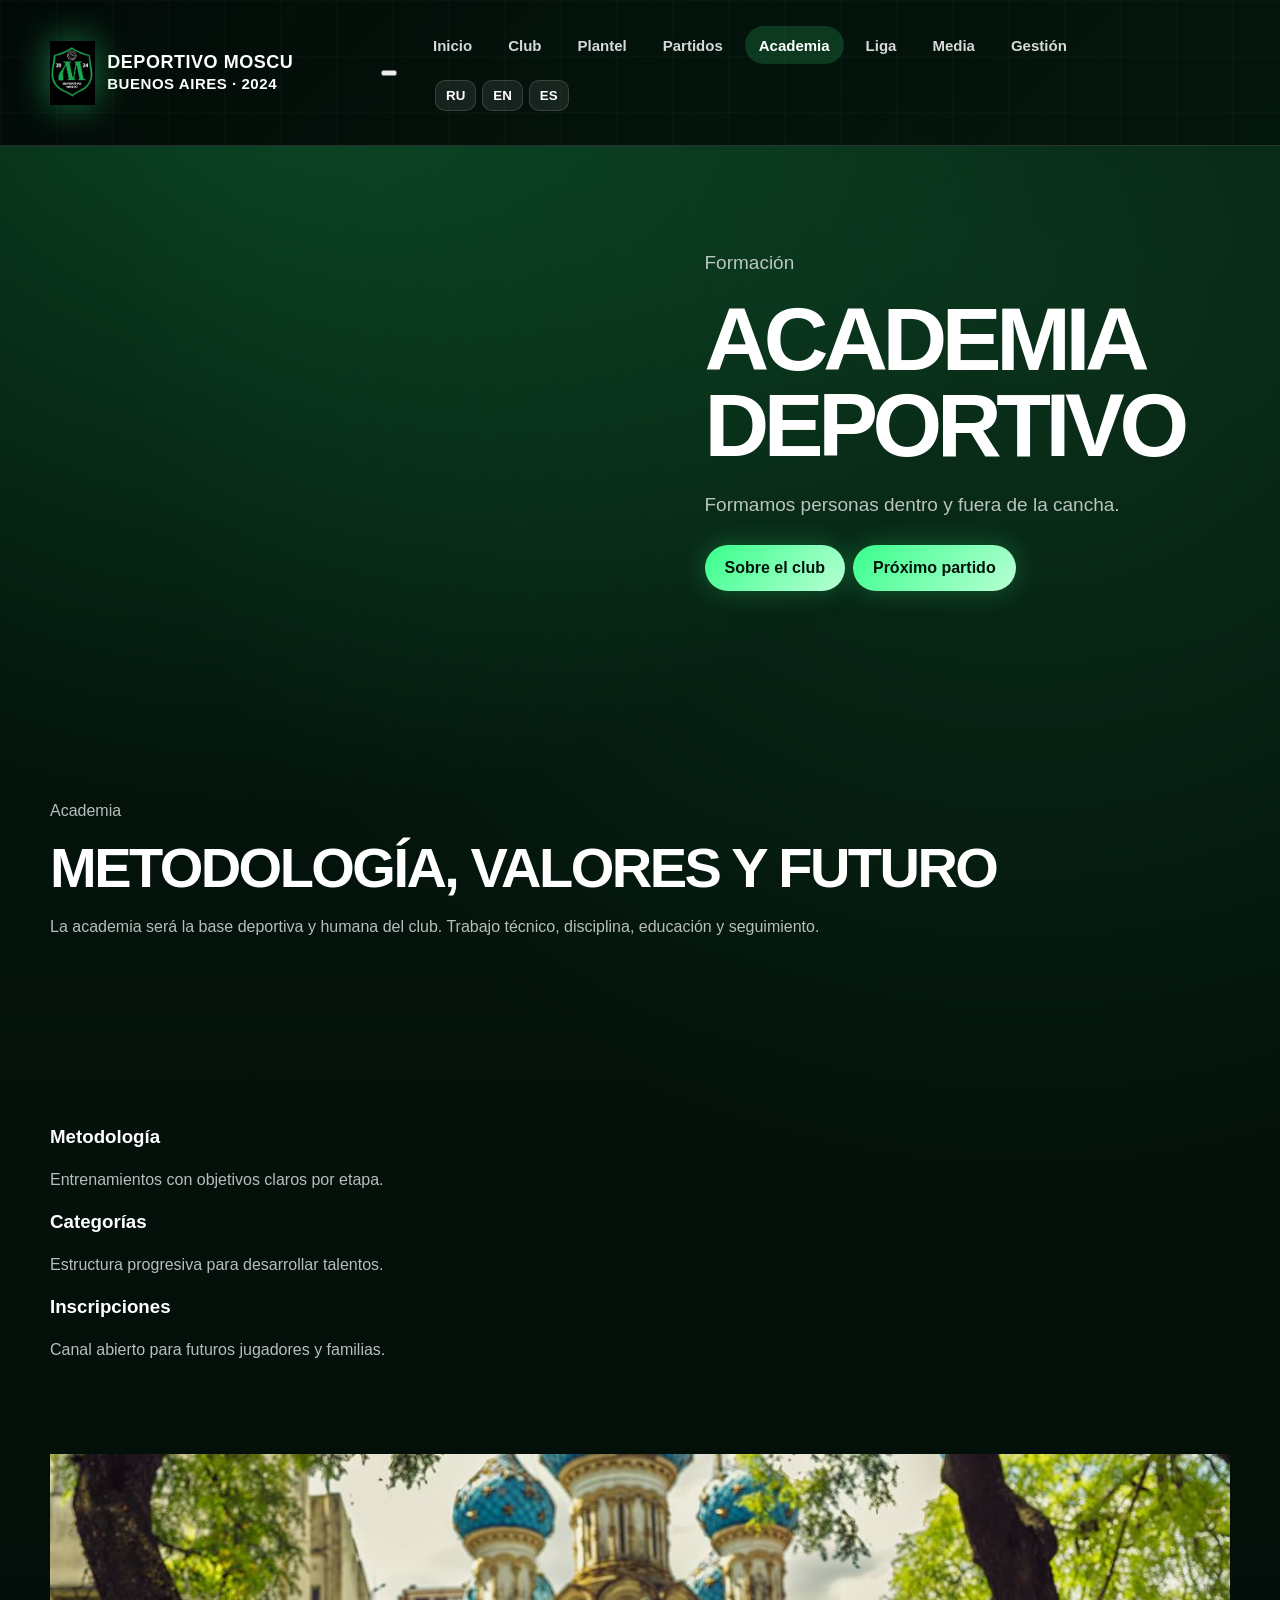
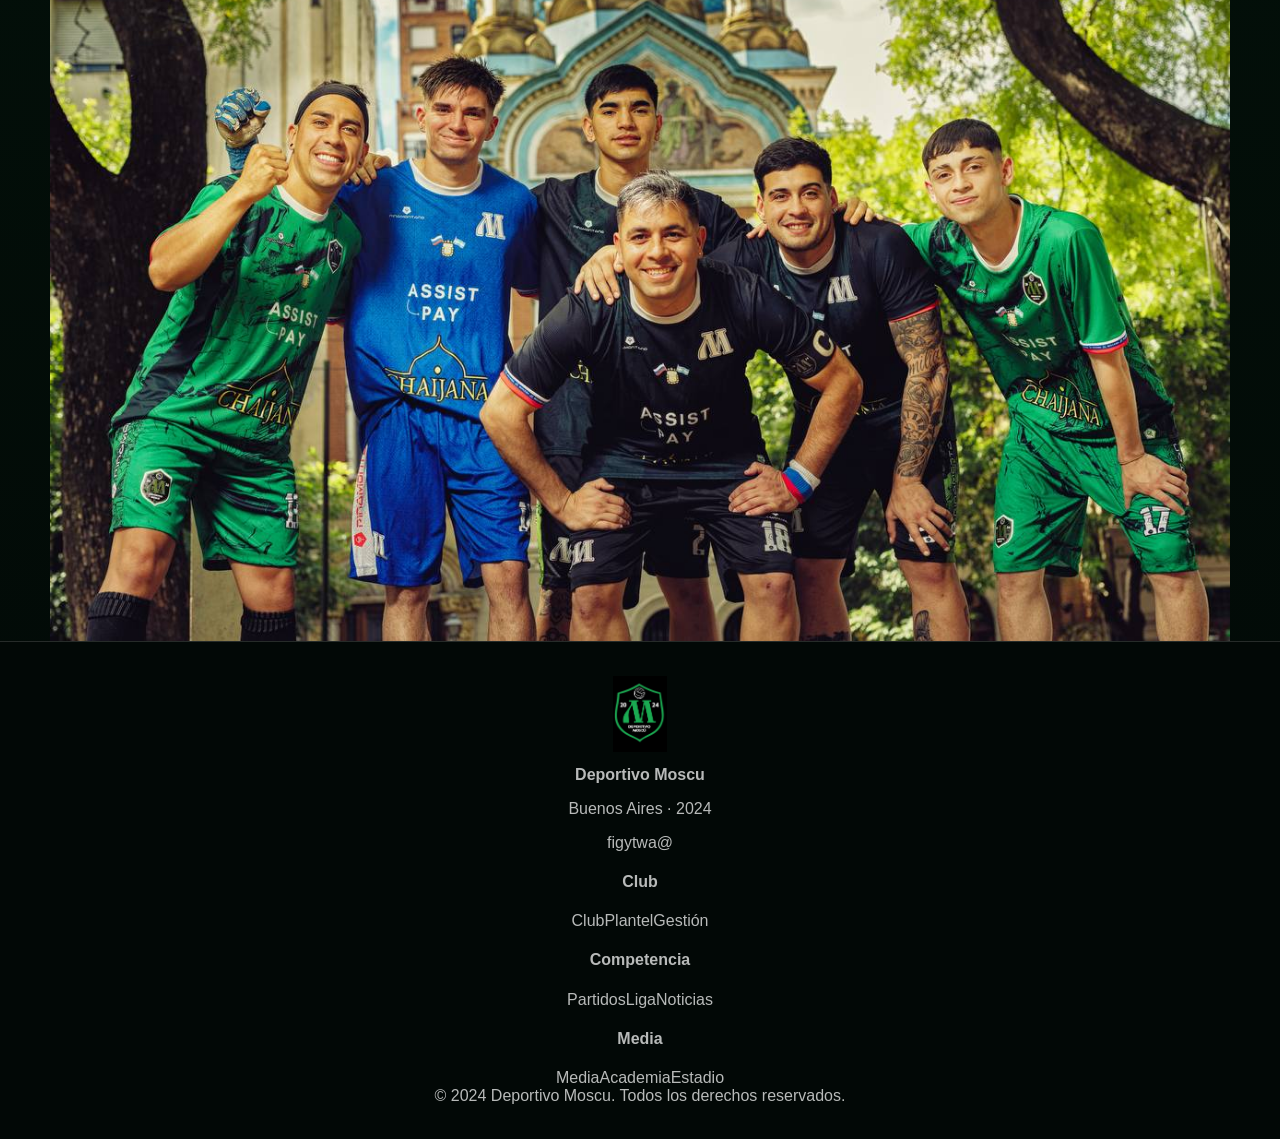
==== commit 40ac746f: "Add files via upload" ====
--- a/academy.html
+++ b/academy.html
@@ -1,1165 +1,49 @@
 <!DOCTYPE html>
-<html lang="ru">
+<html lang="es">
 <head>
   <meta charset="UTF-8" />
   <meta name="viewport" content="width=device-width, initial-scale=1.0" />
-
-  <title>Академия — Deportivo Moscu</title>
-
+  <title>Academia | Deportivo Moscu</title>
+  <meta name="description" content="Sitio oficial de Deportivo Moscu, club de fútbol de Buenos Aires fundado en 2024." />
   <link rel="preconnect" href="https://fonts.googleapis.com">
   <link rel="preconnect" href="https://fonts.gstatic.com" crossorigin>
   <link href="https://fonts.googleapis.com/css2?family=Inter:wght@400;500;600;700;800;900&family=Oswald:wght@500;600;700&display=swap" rel="stylesheet">
-
-  <style>
-    :root {
-      --bg: #020605;
-      --panel: rgba(4, 21, 18, 0.84);
-      --line: rgba(0, 255, 157, 0.22);
-      --green: #00ff9d;
-      --cyan: #39ffe1;
-      --text: rgba(237, 255, 249, 0.96);
-      --muted: rgba(218, 255, 244, 0.62);
-      --shadow: 0 26px 80px rgba(0, 0, 0, 0.48);
-      --glow: 0 0 32px rgba(0, 255, 157, 0.24);
-    }
-
-    * { box-sizing: border-box; }
-
-    html {
-      scroll-behavior: smooth;
-      background: var(--bg);
-    }
-
-    body {
-      margin: 0;
-      font-family: "Inter", sans-serif;
-      background:
-        radial-gradient(circle at 12% 6%, rgba(0, 255, 157, 0.15), transparent 28%),
-        radial-gradient(circle at 88% 10%, rgba(57, 255, 225, 0.1), transparent 32%),
-        radial-gradient(circle at 50% 70%, rgba(0, 255, 157, 0.08), transparent 38%),
-        linear-gradient(180deg, #020605 0%, #06110f 42%, #020605 100%);
-      color: var(--text);
-      overflow-x: hidden;
-    }
-
-    body::before {
-      content: "";
-      position: fixed;
-      inset: 0;
-      pointer-events: none;
-      z-index: -2;
-      background:
-        linear-gradient(rgba(0, 255, 157, 0.035) 1px, transparent 1px),
-        linear-gradient(90deg, rgba(0, 255, 157, 0.035) 1px, transparent 1px);
-      background-size: 56px 56px;
-      mask-image: radial-gradient(circle at center, black 0%, transparent 80%);
-    }
-
-    a {
-      color: inherit;
-      text-decoration: none;
-    }
-
-    button { font-family: inherit; }
-
-    img {
-      max-width: 100%;
-      display: block;
-    }
-
-    .container {
-      width: min(1180px, calc(100% - 32px));
-      margin: 0 auto;
-    }
-
-    .site-header {
-      position: sticky;
-      top: 0;
-      z-index: 50;
-      background: rgba(2, 6, 5, 0.78);
-      backdrop-filter: blur(20px);
-      border-bottom: 1px solid var(--line);
-      box-shadow: 0 14px 44px rgba(0, 0, 0, 0.42);
-    }
-
-    .header-inner {
-      min-height: 86px;
-      display: flex;
-      align-items: center;
-      justify-content: space-between;
-      gap: 22px;
-    }
-
-    .logo-box {
-      display: flex;
-      align-items: center;
-      gap: 12px;
-      min-width: 210px;
-    }
-
-    .logo-img {
-      width: 58px;
-      height: 58px;
-      object-fit: contain;
-      filter: drop-shadow(0 0 18px rgba(0, 255, 157, 0.34));
-    }
-
-    .logo-text {
-      display: flex;
-      flex-direction: column;
-      line-height: 1;
-      text-transform: uppercase;
-      letter-spacing: 0.08em;
-    }
-
-    .logo-text span {
-      font-size: 12px;
-      font-weight: 800;
-      color: rgba(237, 255, 249, 0.82);
-    }
-
-    .logo-text strong {
-      font-family: "Oswald", sans-serif;
-      font-size: 25px;
-      color: rgba(237, 255, 249, 0.98);
-      letter-spacing: 0.18em;
-      text-shadow: 0 0 22px rgba(0, 255, 157, 0.34);
-    }
-
-    .main-nav {
-      display: flex;
-      align-items: center;
-      gap: 18px;
-      font-size: 11px;
-      font-weight: 950;
-      letter-spacing: 0.11em;
-      text-transform: uppercase;
-    }
-
-    .main-nav a {
-      position: relative;
-      color: rgba(237, 255, 249, 0.76);
-      transition: 0.2s;
-      white-space: nowrap;
-    }
-
-    .main-nav a::after {
-      content: "";
-      position: absolute;
-      left: 0;
-      right: 0;
-      bottom: -12px;
-      height: 2px;
-      background: linear-gradient(90deg, transparent, var(--green), transparent);
-      opacity: 0;
-      transform: scaleX(0.4);
-      transition: 0.2s;
-      box-shadow: var(--glow);
-    }
-
-    .main-nav a:hover,
-    .main-nav a.active {
-      color: var(--green);
-      text-shadow: 0 0 16px rgba(0, 255, 157, 0.5);
-    }
-
-    .main-nav a:hover::after,
-    .main-nav a.active::after {
-      opacity: 1;
-      transform: scaleX(1);
-    }
-
-    .header-actions {
-      display: flex;
-      align-items: center;
-      gap: 12px;
-    }
-
-    .language-switcher {
-      display: flex;
-      background: rgba(0, 255, 157, 0.055);
-      padding: 4px;
-      border-radius: 999px;
-      border: 1px solid var(--line);
-    }
-
-    .lang-btn {
-      border: 0;
-      background: transparent;
-      color: rgba(237, 255, 249, 0.72);
-      padding: 8px 10px;
-      border-radius: 999px;
-      font-weight: 950;
-      cursor: pointer;
-      font-size: 12px;
-    }
-
-    .lang-btn.active {
-      background: var(--green);
-      color: #00130c;
-      box-shadow: 0 0 24px rgba(0, 255, 157, 0.42);
-    }
-
-    .ticket-btn {
-      display: inline-flex;
-      align-items: center;
-      justify-content: center;
-      border-radius: 4px;
-      padding: 14px 20px;
-      font-size: 12px;
-      font-weight: 950;
-      letter-spacing: 0.08em;
-      text-transform: uppercase;
-      background: linear-gradient(135deg, var(--green), var(--cyan));
-      color: #00130c;
-      border: 1px solid rgba(0, 255, 157, 0.58);
-      box-shadow: 0 0 24px rgba(0, 255, 157, 0.28);
-      transition: 0.2s;
-    }
-
-    .ticket-btn:hover {
-      transform: translateY(-2px);
-      box-shadow: 0 0 34px rgba(0, 255, 157, 0.42);
-    }
-
-    .burger-btn {
-      display: none;
-      width: 42px;
-      height: 42px;
-      border: 1px solid var(--line);
-      border-radius: 8px;
-      background: rgba(0, 255, 157, 0.055);
-      cursor: pointer;
-      padding: 9px;
-    }
-
-    .burger-btn span {
-      display: block;
-      height: 2px;
-      background: var(--green);
-      margin: 5px 0;
-      box-shadow: var(--glow);
-    }
-
-    .mobile-menu {
-      display: none;
-      padding: 16px;
-      border-top: 1px solid var(--line);
-      background: rgba(2, 6, 5, 0.96);
-    }
-
-    .mobile-menu.open {
-      display: grid;
-      gap: 12px;
-    }
-
-    .mobile-menu a {
-      padding: 14px;
-      border-radius: 10px;
-      background: rgba(0, 255, 157, 0.055);
-      border: 1px solid var(--line);
-      color: rgba(237, 255, 249, 0.86);
-      font-weight: 950;
-      text-transform: uppercase;
-      letter-spacing: 0.08em;
-    }
-
-    .academy-hero {
-      position: relative;
-      padding: 78px 0 54px;
-      overflow: hidden;
-      background:
-        radial-gradient(circle at 74% 26%, rgba(0, 255, 157, 0.17), transparent 28%),
-        radial-gradient(circle at 34% 70%, rgba(57, 255, 225, 0.08), transparent 30%),
-        linear-gradient(180deg, rgba(2, 6, 5, 0.2) 0%, rgba(2, 6, 5, 0.92) 100%);
-    }
-
-    .academy-hero::before {
-      content: "";
-      position: absolute;
-      inset: 0;
-      pointer-events: none;
-      background:
-        linear-gradient(90deg, rgba(0, 255, 157, 0.12), transparent 22%, transparent 78%, rgba(0, 255, 157, 0.08)),
-        linear-gradient(180deg, transparent 0%, rgba(0, 255, 157, 0.06) 100%);
-      opacity: 0.85;
-    }
-
-    .academy-hero-grid {
-      position: relative;
-      z-index: 2;
-      display: grid;
-      grid-template-columns: 1.05fr 0.95fr;
-      align-items: center;
-      gap: 46px;
-    }
-
-    .section-label {
-      display: inline-flex;
-      padding: 8px 12px;
-      border-radius: 4px;
-      background: rgba(0, 255, 157, 0.08);
-      border: 1px solid var(--line);
-      color: var(--green);
-      font-weight: 950;
-      font-size: 12px;
-      margin-bottom: 18px;
-      text-transform: uppercase;
-      letter-spacing: 0.22em;
-    }
-
-    .academy-hero h1 {
-      font-family: "Oswald", sans-serif;
-      font-size: clamp(52px, 8vw, 104px);
-      line-height: 0.88;
-      margin: 0;
-      letter-spacing: 0.08em;
-      text-transform: uppercase;
-      color: rgba(237, 255, 249, 0.96);
-      text-shadow:
-        0 0 18px rgba(0, 255, 157, 0.22),
-        0 0 48px rgba(57, 255, 225, 0.12);
-    }
-
-    .academy-hero p {
-      max-width: 700px;
-      color: var(--muted);
-      font-size: 18px;
-      line-height: 1.65;
-      margin: 24px 0 0;
-      font-weight: 700;
-    }
-
-    .academy-photo-card {
-      min-height: 430px;
-      border-radius: 2px;
-      background:
-        radial-gradient(circle at 48% 34%, rgba(0, 255, 157, 0.2), transparent 34%),
-        linear-gradient(135deg, rgba(0, 255, 157, 0.08), rgba(2, 6, 5, 0.9));
-      color: var(--text);
-      box-shadow: var(--shadow), var(--glow);
-      position: relative;
-      overflow: hidden;
-      border: 1px solid var(--line);
-    }
-
-    .academy-photo-card::before {
-      content: "";
-      position: absolute;
-      inset: 18px;
-      z-index: 2;
-      border: 1px solid rgba(0, 255, 157, 0.18);
-      box-shadow: inset 0 0 44px rgba(0, 255, 157, 0.08);
-      pointer-events: none;
-    }
-
-    .academy-photo-card::after {
-      content: "ACADEMY PHOTO";
-      position: absolute;
-      right: 28px;
-      bottom: 24px;
-      z-index: 3;
-      color: rgba(0, 255, 157, 0.5);
-      font-size: 11px;
-      font-weight: 950;
-      letter-spacing: 0.22em;
-      text-transform: uppercase;
-    }
-
-    .academy-photo-card img {
-      width: 100%;
-      height: 100%;
-      min-height: 430px;
-      object-fit: cover;
-      object-position: center;
-      filter: contrast(1.04) saturate(0.96);
-    }
-
-    .academy-section {
-      padding: 48px 0;
-    }
-
-    .section-title {
-      font-family: "Oswald", sans-serif;
-      font-size: clamp(38px, 5vw, 62px);
-      line-height: 0.98;
-      text-transform: uppercase;
-      margin: 0 0 22px;
-      color: var(--green);
-      letter-spacing: 0.12em;
-      text-shadow: 0 0 20px rgba(0, 255, 157, 0.28);
-    }
-
-    .section-text {
-      color: var(--muted);
-      line-height: 1.75;
-      font-size: 18px;
-      max-width: 850px;
-      margin: 0;
-    }
-
-    .programs-grid,
-    .training-grid,
-    .coaches-grid,
-    .form-grid {
-      display: grid;
-      gap: 22px;
-      margin-top: 34px;
-    }
-
-    .programs-grid,
-    .coaches-grid {
-      grid-template-columns: repeat(3, 1fr);
-    }
-
-    .training-grid,
-    .form-grid {
-      grid-template-columns: 0.95fr 1.05fr;
-      align-items: stretch;
-    }
-
-    .program-card,
-    .coach-card,
-    .step-card,
-    .form-card {
-      position: relative;
-      border: 1px solid var(--line);
-      border-radius: 2px;
-      background: var(--panel);
-      box-shadow: 0 18px 54px rgba(0, 0, 0, 0.36);
-      padding: 28px;
-      overflow: hidden;
-    }
-
-    .program-age {
-      position: relative;
-      z-index: 2;
-      width: fit-content;
-      padding: 8px 12px;
-      border-radius: 4px;
-      background: rgba(0, 255, 157, 0.08);
-      border: 1px solid var(--line);
-      color: var(--green);
-      font-weight: 950;
-      margin-bottom: 16px;
-      letter-spacing: 0.08em;
-      box-shadow: var(--glow);
-    }
-
-    .program-card h3,
-    .coach-card h3,
-    .step-card h3,
-    .form-card h3 {
-      position: relative;
-      z-index: 2;
-      font-family: "Oswald", sans-serif;
-      text-transform: uppercase;
-      font-size: 30px;
-      margin: 0 0 12px;
-      letter-spacing: 0.08em;
-      color: var(--text);
-    }
-
-    .program-card p,
-    .coach-card p,
-    .step-card p,
-    .form-card p {
-      position: relative;
-      z-index: 2;
-      color: var(--muted);
-      line-height: 1.65;
-      margin: 0;
-    }
-
-    .training-visual {
-      position: relative;
-      border-radius: 2px;
-      min-height: 420px;
-      background:
-        radial-gradient(circle at 32% 25%, rgba(0, 255, 157, 0.2), transparent 24%),
-        linear-gradient(145deg, #020605, #0a3025);
-      box-shadow: var(--shadow), var(--glow);
-      border: 1px solid var(--line);
-      overflow: hidden;
-    }
-
-    .training-visual::before {
-      content: "";
-      position: absolute;
-      inset: 0;
-      z-index: 2;
-      background:
-        linear-gradient(90deg, rgba(2, 6, 5, 0.18), rgba(2, 6, 5, 0.58)),
-        linear-gradient(180deg, transparent 50%, rgba(2, 6, 5, 0.76));
-      pointer-events: none;
-    }
-
-    .training-visual::after {
-      content: "ACADEMY";
-      position: absolute;
-      left: 34px;
-      bottom: 28px;
-      z-index: 3;
-      font-family: "Oswald", sans-serif;
-      font-size: 70px;
-      line-height: 0.9;
-      color: rgba(0, 255, 157, 0.34);
-      letter-spacing: 0.1em;
-      text-shadow: 0 0 24px rgba(0, 255, 157, 0.24);
-    }
-
-    .training-visual img {
-      width: 100%;
-      height: 100%;
-      min-height: 420px;
-      object-fit: cover;
-      object-position: center;
-      filter: contrast(1.06) saturate(0.98);
-    }
-
-    .training-photo-label {
-      position: absolute;
-      top: 22px;
-      left: 22px;
-      z-index: 3;
-      padding: 8px 12px;
-      border-radius: 4px;
-      background: rgba(0, 255, 157, 0.08);
-      border: 1px solid rgba(0, 255, 157, 0.22);
-      color: var(--green);
-      font-size: 11px;
-      font-weight: 950;
-      letter-spacing: 0.16em;
-      text-transform: uppercase;
-      box-shadow: var(--glow);
-    }
-
-    .training-list {
-      display: grid;
-      gap: 16px;
-    }
-
-    .step-card {
-      display: grid;
-      grid-template-columns: 70px 1fr;
-      gap: 18px;
-      align-items: center;
-    }
-
-    .step-number {
-      position: relative;
-      z-index: 2;
-      width: 58px;
-      height: 58px;
-      border-radius: 4px;
-      background: rgba(0, 255, 157, 0.08);
-      border: 1px solid var(--line);
-      color: var(--green);
-      display: grid;
-      place-items: center;
-      font-family: "Oswald", sans-serif;
-      font-size: 28px;
-      font-weight: 900;
-      box-shadow: var(--glow);
-    }
-
-    .coach-photo {
-      position: relative;
-      z-index: 2;
-      height: 210px;
-      border-radius: 2px;
-      background:
-        radial-gradient(circle at 50% 22%, rgba(0, 255, 157, 0.2), transparent 24%),
-        linear-gradient(145deg, #020605, #0a3025);
-      margin-bottom: 20px;
-      overflow: hidden;
-      border: 1px solid rgba(0, 255, 157, 0.14);
-    }
-
-    .coach-photo::before {
-      content: "";
-      position: absolute;
-      left: 50%;
-      bottom: -30px;
-      transform: translateX(-50%);
-      width: 150px;
-      height: 190px;
-      border-radius: 80px 80px 24px 24px;
-      background: linear-gradient(180deg, rgba(237,255,249,0.72) 0%, rgba(237,255,249,0.44) 24%, #06110f 24%, #020605 100%);
-    }
-
-    .coach-photo::after {
-      content: "";
-      position: absolute;
-      left: 50%;
-      top: 50px;
-      transform: translateX(-50%);
-      width: 76px;
-      height: 76px;
-      border-radius: 50%;
-      background: linear-gradient(145deg, rgba(237,255,249,0.7), rgba(0,255,157,0.22));
-    }
-
-    .form-section {
-      padding: 58px 0 80px;
-      background:
-        radial-gradient(circle at 18% 12%, rgba(0, 255, 157, 0.08), transparent 28%),
-        rgba(2, 6, 5, 0.55);
-      border-top: 1px solid var(--line);
-      border-bottom: 1px solid var(--line);
-    }
-
-    .form-card.green {
-      background:
-        radial-gradient(circle at 20% 14%, rgba(0, 255, 157, 0.16), transparent 34%),
-        linear-gradient(180deg, rgba(6, 24, 20, 0.94), rgba(2, 6, 5, 0.98));
-      border-color: rgba(0, 255, 157, 0.35);
-    }
-
-    .contact-list {
-      position: relative;
-      z-index: 2;
-      display: grid;
-      gap: 12px;
-      margin-top: 20px;
-      font-weight: 950;
-      color: var(--green);
-    }
-
-    .academy-form {
-      position: relative;
-      z-index: 2;
-      display: grid;
-      gap: 14px;
-    }
-
-    .academy-form input,
-    .academy-form select,
-    .academy-form textarea {
-      width: 100%;
-      border: 1px solid rgba(0, 255, 157, 0.22);
-      background: rgba(2, 6, 5, 0.55);
-      color: var(--text);
-      border-radius: 4px;
-      padding: 15px 16px;
-      font-family: inherit;
-      font-size: 15px;
-      outline: none;
-      box-shadow: inset 0 0 24px rgba(0, 255, 157, 0.035);
-    }
-
-    .academy-form input::placeholder,
-    .academy-form textarea::placeholder {
-      color: rgba(218, 255, 244, 0.42);
-    }
-
-    .academy-form textarea {
-      min-height: 120px;
-      resize: vertical;
-    }
-
-    .academy-form button {
-      border-radius: 4px;
-      padding: 15px 20px;
-      font-size: 12px;
-      font-weight: 950;
-      letter-spacing: 0.08em;
-      text-transform: uppercase;
-      background: linear-gradient(135deg, var(--green), var(--cyan));
-      color: #00130c;
-      border: 1px solid rgba(0, 255, 157, 0.58);
-      box-shadow: 0 0 24px rgba(0, 255, 157, 0.28);
-      cursor: pointer;
-    }
-
-    .site-footer {
-      background:
-        radial-gradient(circle at 20% 0%, rgba(0, 255, 157, 0.1), transparent 30%),
-        linear-gradient(180deg, rgba(4, 16, 14, 0.96), #020605);
-      color: var(--text);
-      padding: 54px 0;
-      border-top: 1px solid var(--line);
-    }
-
-    .footer-grid {
-      display: grid;
-      grid-template-columns: 1.3fr repeat(3, 1fr);
-      gap: 34px;
-    }
-
-    .footer-brand img {
-      width: 90px;
-      margin-bottom: 14px;
-      filter: drop-shadow(0 0 18px rgba(0, 255, 157, 0.24));
-    }
-
-    .footer-brand h3 {
-      font-family: "Oswald", sans-serif;
-      font-size: 30px;
-      margin: 0;
-      text-transform: uppercase;
-      letter-spacing: 0.1em;
-    }
-
-    .footer-brand p,
-    .footer-col p,
-    .footer-col a {
-      color: var(--muted);
-    }
-
-    .footer-col {
-      display: grid;
-      align-content: start;
-      gap: 10px;
-    }
-
-    .footer-col h4 {
-      margin: 0 0 8px;
-      color: var(--green);
-      text-transform: uppercase;
-      letter-spacing: 0.12em;
-      font-size: 13px;
-    }
-
-    @media (max-width: 1100px) {
-      .main-nav {
-        gap: 12px;
-        font-size: 10px;
-      }
-    }
-
-    @media (max-width: 980px) {
-      .main-nav,
-      .language-switcher,
-      .ticket-btn {
-        display: none;
-      }
-
-      .burger-btn {
-        display: block;
-      }
-
-      .academy-hero-grid,
-      .training-grid,
-      .form-grid,
-      .footer-grid {
-        grid-template-columns: 1fr;
-      }
-
-      .programs-grid,
-      .coaches-grid {
-        grid-template-columns: 1fr;
-      }
-
-      .academy-photo-card {
-        min-height: 340px;
-      }
-
-      .academy-photo-card img {
-        min-height: 340px;
-      }
-    }
-
-    @media (max-width: 620px) {
-      .container {
-        width: min(100% - 22px, 1180px);
-      }
-
-      .header-inner {
-        min-height: 76px;
-      }
-
-      .logo-text {
-        display: none;
-      }
-
-      .academy-hero {
-        padding: 44px 0 32px;
-      }
-
-      .academy-hero h1 {
-        font-size: 44px;
-        letter-spacing: 0.05em;
-      }
-
-      .academy-hero p {
-        font-size: 16px;
-      }
-
-      .academy-photo-card {
-        min-height: 300px;
-      }
-
-      .academy-photo-card img {
-        min-height: 300px;
-      }
-
-      .step-card {
-        grid-template-columns: 1fr;
-      }
-
-      .training-visual::after {
-        font-size: 44px;
-      }
-
-      .section-title {
-        font-size: 34px;
-      }
-    }
-  </style>
+  <link rel="stylesheet" href="style.css" />
 </head>
-
-<body>
-  <header class="site-header">
-    <div class="container header-inner">
-      <a href="index.html" class="logo-box">
-        <img src="images/logo.png" alt="Deportivo Moscu Logo" class="logo-img">
-        <div class="logo-text">
-          <span>Deportivo</span>
-          <strong>Moscu</strong>
-        </div>
-      </a>
-
-      <nav class="main-nav">
-        <a href="index.html" data-i18n="nav_home">Главная</a>
-        <a href="news.html" data-i18n="nav_news">Новости</a>
-        <a href="team.html" data-i18n="nav_team">Команда</a>
-        <a href="league.html" data-i18n="nav_matches">Матчи</a>
-        <a href="club.html" data-i18n="nav_club">Клуб</a>
-        <a href="stadium.html" data-i18n="nav_stadium">Стадион</a>
-        <a href="academy.html" class="active" data-i18n="nav_academy">Академия</a>
-        <a href="management.html" data-i18n="nav_management">Руководство</a>
-        <a href="media.html" data-i18n="nav_media">Медиа</a>
-        <a href="store.html" data-i18n="nav_store">Магазин</a>
-      </nav>
-
-      <div class="header-actions">
-        <div class="language-switcher">
-          <button class="lang-btn active" data-lang="ru">RU</button>
-          <button class="lang-btn" data-lang="en">EN</button>
-          <button class="lang-btn" data-lang="es">ES</button>
-        </div>
-
-        <a href="store.html" class="ticket-btn" data-i18n="buy_tickets">Купить билеты</a>
-
-        <button class="burger-btn" id="burgerBtn" aria-label="Menu">
-          <span></span>
-          <span></span>
-          <span></span>
-        </button>
-      </div>
-    </div>
-
-    <div class="mobile-menu" id="mobileMenu">
-      <a href="index.html" data-i18n="nav_home">Главная</a>
-      <a href="news.html" data-i18n="nav_news">Новости</a>
-      <a href="team.html" data-i18n="nav_team">Команда</a>
-      <a href="league.html" data-i18n="nav_matches">Матчи</a>
-      <a href="club.html" data-i18n="nav_club">Клуб</a>
-      <a href="stadium.html" data-i18n="nav_stadium">Стадион</a>
-      <a href="academy.html" data-i18n="nav_academy">Академия</a>
-      <a href="management.html" data-i18n="nav_management">Руководство</a>
-      <a href="media.html" data-i18n="nav_media">Медиа</a>
-      <a href="store.html" data-i18n="nav_store">Магазин</a>
-    </div>
-  </header>
-
-  <main>
-    <section class="academy-hero">
-      <div class="container academy-hero-grid">
-        <div>
-          <div class="section-label" data-i18n="academy_label">Академия клуба</div>
-          <h1 data-i18n="academy_title">Академия<br>Deportivo Moscu</h1>
-          <p data-i18n="academy_subtitle">
-            Подготовка молодых футболистов в стиле Deportivo Moscu: техника, дисциплина, командная игра и футбольный характер.
-          </p>
-        </div>
-
-        <div class="academy-photo-card">
-          <img src="images/banners/dm_banner_academy.png" alt="Академия Deportivo Moscu">
-        </div>
-      </div>
-    </section>
-
-    <section class="academy-section">
-      <div class="container">
-        <h2 class="section-title" data-i18n="programs_title">Программы подготовки</h2>
-        <p class="section-text" data-i18n="programs_text">
-          Академия делится на возрастные группы, чтобы каждый игрок получал правильную нагрузку, развитие техники и понимание игры.
-        </p>
-
-        <div class="programs-grid">
-          <div class="program-card">
-            <div class="program-age">U-8 / U-10</div>
-            <h3 data-i18n="program_1_title">База</h3>
-            <p data-i18n="program_1_text">Координация, первый пас, ведение мяча, любовь к футболу и первые командные принципы.</p>
-          </div>
-
-          <div class="program-card">
-            <div class="program-age">U-12 / U-14</div>
-            <h3 data-i18n="program_2_title">Развитие</h3>
-            <p data-i18n="program_2_text">Тактика, скорость мышления, игра один в один, прессинг и работа по позициям.</p>
-          </div>
-
-          <div class="program-card">
-            <div class="program-age">U-16 / U-18</div>
-            <h3 data-i18n="program_3_title">Подготовка</h3>
-            <p data-i18n="program_3_text">Переход к взрослому футболу: физика, интенсивность, дисциплина и игровая ответственность.</p>
-          </div>
-        </div>
-      </div>
-    </section>
-
-    <section class="academy-section">
-      <div class="container">
-        <h2 class="section-title" data-i18n="training_title">Как проходит тренировка</h2>
-
-        <div class="training-grid">
-          
-          <div class="training-visual">
-            <img src="images/academy-page-main1.jpg" alt="Тренировка академии Deportivo Moscu">
-            <span class="training-photo-label">Training Day</span>
-          </div>
-
-          <div class="training-list">
-            <div class="step-card">
-              <div class="step-number">01</div>
-              <div>
-                <h3 data-i18n="step_1_title">Разминка</h3>
-                <p data-i18n="step_1_text">Координация, мобильность, контроль тела и подготовка к работе с мячом.</p>
-              </div>
-            </div>
-
-            <div class="step-card">
-              <div class="step-number">02</div>
-              <div>
-                <h3 data-i18n="step_2_title">Техника</h3>
-                <p data-i18n="step_2_text">Пас, приём, ведение, удар, игра под давлением и решение в ограниченном пространстве.</p>
-              </div>
-            </div>
-
-            <div class="step-card">
-              <div class="step-number">03</div>
-              <div>
-                <h3 data-i18n="step_3_title">Тактика</h3>
-                <p data-i18n="step_3_text">Понимание позиции, взаимодействие линий, прессинг, выход из обороны и атака.</p>
-              </div>
-            </div>
-
-            <div class="step-card">
-              <div class="step-number">04</div>
-              <div>
-                <h3 data-i18n="step_4_title">Игра</h3>
-                <p data-i18n="step_4_text">Мини-матчи, игровые задания и закрепление принципов Deportivo Moscu.</p>
-              </div>
-            </div>
-          </div>
-        </div>
-      </div>
-    </section>
-
-    <section class="academy-section">
-      <div class="container">
-        <h2 class="section-title" data-i18n="coaches_title">Тренерский штаб</h2>
-        <p class="section-text" data-i18n="coaches_text">
-          Здесь будут реальные тренеры академии, их роли, опыт и контакты. Сейчас блок подготовлен под будущую замену на настоящие данные.
-        </p>
-
-        <div class="coaches-grid">
-          <div class="coach-card">
-            <div class="coach-photo"></div>
-            <h3 data-i18n="coach_1_title">Главный тренер</h3>
-            <p data-i18n="coach_1_text">Отвечает за методику, тренировочный процесс и развитие игроков.</p>
-          </div>
-
-          <div class="coach-card">
-            <div class="coach-photo"></div>
-            <h3 data-i18n="coach_2_title">Тренер по технике</h3>
-            <p data-i18n="coach_2_text">Работает над пасом, приёмом, дриблингом, ударом и индивидуальными качествами.</p>
-          </div>
-
-          <div class="coach-card">
-            <div class="coach-photo"></div>
-            <h3 data-i18n="coach_3_title">Физподготовка</h3>
-            <p data-i18n="coach_3_text">Следит за нагрузками, восстановлением, скоростью, силой и профилактикой травм.</p>
-          </div>
-        </div>
-      </div>
-    </section>
-
-    <section class="form-section">
-      <div class="container">
-        <h2 class="section-title" data-i18n="join_title">Записаться в академию</h2>
-        <p class="section-text" data-i18n="join_text">
-          Оставьте заявку, и представитель клуба свяжется с вами для просмотра или пробной тренировки.
-        </p>
-
-        <div class="form-grid">
-          <div class="form-card green">
-            <h3 data-i18n="contacts_title">Контакты академии</h3>
-            <p data-i18n="contacts_text">
-              После запуска формы заявки будут отправляться на почту клуба. Пока это визуальная форма для будущего подключения.
-            </p>
-
-            <div class="contact-list">
-              <span>academy@deportivomoscu.com</span>
-              <span>Buenos Aires, Argentina</span>
-              <span>Deportivo Moscu Academy</span>
-            </div>
-          </div>
-
-          <div class="form-card">
-            <h3 data-i18n="form_title">Форма заявки</h3>
-
-            <form class="academy-form" id="academyForm">
-              <input type="text" data-placeholder-ru="Имя игрока" data-placeholder-en="Player name" data-placeholder-es="Nombre del jugador" placeholder="Имя игрока">
-              <input type="text" data-placeholder-ru="Возраст" data-placeholder-en="Age" data-placeholder-es="Edad" placeholder="Возраст">
-
-              <select>
-                <option data-i18n="select_group">Выберите группу</option>
-                <option>U-8 / U-10</option>
-                <option>U-12 / U-14</option>
-                <option>U-16 / U-18</option>
-              </select>
-
-              <input type="tel" data-placeholder-ru="Телефон родителя" data-placeholder-en="Parent phone" data-placeholder-es="Teléfono del padre/madre" placeholder="Телефон родителя">
-              <textarea data-placeholder-ru="Комментарий" data-placeholder-en="Comment" data-placeholder-es="Comentario" placeholder="Комментарий"></textarea>
-
-              <button type="submit" data-i18n="send_request">Отправить заявку</button>
-            </form>
-          </div>
-        </div>
-      </div>
-    </section>
-  </main>
-
-  <footer class="site-footer">
-    <div class="container footer-grid">
-      <div class="footer-brand">
-        <img src="images/logo.png" alt="Deportivo Moscu">
-        <h3>Deportivo Moscu</h3>
-        <p data-i18n="footer_slogan">Единый город. Одна страсть. Одна зелёно-чёрная семья.</p>
-      </div>
-
-      <div class="footer-col">
-        <h4 data-i18n="nav_club">Клуб</h4>
-        <a href="club.html" data-i18n="about_club">О клубе</a>
-        <a href="team.html" data-i18n="nav_team">Команда</a>
-        <a href="league.html" data-i18n="nav_matches">Матчи</a>
-        <a href="stadium.html" data-i18n="nav_stadium">Стадион</a>
-        <a href="management.html" data-i18n="nav_management">Руководство</a>
-      </div>
-
-      <div class="footer-col">
-        <h4 data-i18n="help">Помощь</h4>
-        <a href="store.html" data-i18n="tickets">Билеты</a>
-        <a href="academy.html" data-i18n="academy_request">Запись в академию</a>
-        <a href="media.html" data-i18n="media_center">Медиацентр</a>
-      </div>
-
-      <div class="footer-col">
-        <h4 data-i18n="contacts">Контакты</h4>
-        <p>Buenos Aires, Argentina</p>
-        <p>academy@deportivomoscu.com</p>
-        <p>+54 11 0000-0000</p>
-      </div>
-    </div>
-  </footer>
-
-  <script>
-    const translations = {
-      ru: {
-        nav_home: "Главная",
-        nav_news: "Новости",
-        nav_team: "Команда",
-        nav_matches: "Матчи",
-        nav_club: "Клуб",
-        nav_stadium: "Стадион",
-        nav_academy: "Академия",
-        nav_management: "Руководство",
-        nav_media: "Медиа",
-        nav_store: "Магазин",
-        buy_tickets: "Купить билеты",
-        academy_label: "Академия клуба",
-        academy_title: "Академия<br>Deportivo Moscu",
-        academy_subtitle: "Подготовка молодых футболистов в стиле Deportivo Moscu: техника, дисциплина, командная игра и футбольный характер.",
-        programs_title: "Программы подготовки",
-        programs_text: "Академия делится на возрастные группы, чтобы каждый игрок получал правильную нагрузку, развитие техники и понимание игры.",
-        program_1_title: "База",
-        program_1_text: "Координация, первый пас, ведение мяча, любовь к футболу и первые командные принципы.",
-        program_2_title: "Развитие",
-        program_2_text: "Тактика, скорость мышления, игра один в один, прессинг и работа по позициям.",
-        program_3_title: "Подготовка",
-        program_3_text: "Переход к взрослому футболу: физика, интенсивность, дисциплина и игровая ответственность.",
-        training_title: "Как проходит тренировка",
-        step_1_title: "Разминка",
-        step_1_text: "Координация, мобильность, контроль тела и подготовка к работе с мячом.",
-        step_2_title: "Техника",
-        step_2_text: "Пас, приём, ведение, удар, игра под давлением и решение в ограниченном пространстве.",
-        step_3_title: "Тактика",
-        step_3_text: "Понимание позиции, взаимодействие линий, прессинг, выход из обороны и атака.",
-        step_4_title: "Игра",
-        step_4_text: "Мини-матчи, игровые задания и закрепление принципов Deportivo Moscu.",
-        coaches_title: "Тренерский штаб",
-        coaches_text: "Здесь будут реальные тренеры академии, их роли, опыт и контакты. Сейчас блок подготовлен под будущую замену на настоящие данные.",
-        coach_1_title: "Главный тренер",
-        coach_1_text: "Отвечает за методику, тренировочный процесс и развитие игроков.",
-        coach_2_title: "Тренер по технике",
-        coach_2_text: "Работает над пасом, приёмом, дриблингом, ударом и индивидуальными качествами.",
-        coach_3_title: "Физподготовка",
-        coach_3_text: "Следит за нагрузками, восстановлением, скоростью, силой и профилактикой травм.",
-        join_title: "Записаться в академию",
-        join_text: "Оставьте заявку, и представитель клуба свяжется с вами для просмотра или пробной тренировки.",
-        contacts_title: "Контакты академии",
-        contacts_text: "После запуска формы заявки будут отправляться на почту клуба. Пока это визуальная форма для будущего подключения.",
-        form_title: "Форма заявки",
-        select_group: "Выберите группу",
-        send_request: "Отправить заявку",
-        footer_slogan: "Единый город. Одна страсть. Одна зелёно-чёрная семья.",
-        about_club: "О клубе",
-        help: "Помощь",
-        tickets: "Билеты",
-        academy_request: "Запись в академию",
-        media_center: "Медиацентр",
-        contacts: "Контакты",
-        form_alert: "Заявка пока не отправляется. Позже подключим почту или Telegram."
-      }
-    };
-
-    let currentLang = "ru";
-
-    function setLanguage(lang) {
-      currentLang = "ru";
-      document.documentElement.lang = "ru";
-
-      document.querySelectorAll("[data-i18n]").forEach((element) => {
-        const key = element.getAttribute("data-i18n");
-        if (translations.ru[key]) {
-          element.innerHTML = translations.ru[key];
-        }
-      });
-
-      document.querySelectorAll(".lang-btn").forEach((button) => {
-        button.classList.toggle("active", button.dataset.lang === "ru");
-      });
-    }
-
-    document.querySelectorAll(".lang-btn").forEach((button) => {
-      button.addEventListener("click", () => {
-        setLanguage("ru");
-      });
-    });
-
-    document.getElementById("burgerBtn").addEventListener("click", () => {
-      document.getElementById("mobileMenu").classList.toggle("open");
-    });
-
-    document.getElementById("academyForm").addEventListener("submit", (event) => {
-      event.preventDefault();
-      alert(translations.ru.form_alert);
-    });
-
-    setLanguage("ru");
-  </script>
+<body data-page="academy">
+<header class="site-header">
+  <div class="container header-inner">
+    <a class="brand" href="index.html" aria-label="Deportivo Moscu">
+      <img src="images/logo.png" alt="Deportivo Moscu" class="brand-logo" />
+      <span class="brand-name">Deportivo Moscu <small>Buenos Aires · 2024</small></span>
+    </a>
+    <button class="menu-toggle" type="button" aria-label="Menu" aria-expanded="false"><span></span><span></span><span></span></button>
+    <nav class="main-nav" id="mainNav"><a class="" href="index.html" data-i18n="nav.home"></a><a class="" href="club.html" data-i18n="nav.club"></a><a class="" href="team.html" data-i18n="nav.team"></a><a class="" href="matches.html" data-i18n="nav.matches"></a><a class="active" href="academy.html" data-i18n="nav.academy"></a><a class="" href="league.html" data-i18n="nav.league"></a><a class="" href="media.html" data-i18n="nav.media"></a><a class="" href="management.html" data-i18n="nav.management"></a>
+      <span class="lang-switch" aria-label="Language">
+        <button type="button" data-lang="ru">RU</button><button type="button" data-lang="en">EN</button><button type="button" data-lang="es">ES</button>
+      </span>
+    </nav>
+  </div>
+</header>
+<section class="hero" style="--hero-desktop:url('images/banners/dm_academy_hero_desktop.webp');--hero-mobile:url('images/banners/dm_academy_hero_mobile.webp')">
+  <div class="hero-shade"></div>
+  <div class="container hero-content">
+    <p class="eyebrow" data-i18n="academy.eyebrow"></p>
+    <h1 data-i18n="academy.title"></h1>
+    <p class="hero-lead" data-i18n="academy.lead"></p>
+    <div class="hero-actions"><a href="club.html" class="btn btn-primary" data-i18n="common.about"></a><a href="matches.html" class="btn btn-ghost" data-i18n="common.matches"></a></div>
+  </div>
+</section>
+<main class="container page-stack"><section class="section-head"><p data-i18n="academy.kicker"></p><h2 data-i18n="academy.title2"></h2><p data-i18n="academy.text"></p></section><section class="card-grid three"><article class="info-card"><h3 data-i18n="academy.c1"></h3><p data-i18n="academy.c1t"></p></article><article class="info-card"><h3 data-i18n="academy.c2"></h3><p data-i18n="academy.c2t"></p></article><article class="info-card"><h3 data-i18n="academy.c3"></h3><p data-i18n="academy.c3t"></p></article></section><img class="wide-photo" src="images/team-main.jpg" alt="Academia Deportivo Moscu"></main>
+<footer class="site-footer">
+  <div class="container footer-grid">
+    <div><img src="images/logo.png" alt="Deportivo Moscu" class="footer-logo"><strong>Deportivo Moscu</strong><p>Buenos Aires · 2024</p><div class="socials"><span>f</span><span>ig</span><span>yt</span><span>wa</span><span>@</span></div></div>
+    <div><h4 data-i18n="footer.club"></h4><a href="club.html" data-i18n="nav.club"></a><a href="team.html" data-i18n="nav.team"></a><a href="management.html" data-i18n="nav.management"></a></div>
+    <div><h4 data-i18n="footer.comp"></h4><a href="matches.html" data-i18n="nav.matches"></a><a href="league.html" data-i18n="nav.league"></a><a href="news.html" data-i18n="nav.news"></a></div>
+    <div><h4 data-i18n="footer.media"></h4><a href="media.html" data-i18n="nav.media"></a><a href="academy.html" data-i18n="nav.academy"></a><a href="stadium.html" data-i18n="nav.stadium"></a></div>
+  </div>
+  <div class="container footer-bottom">© 2024 Deportivo Moscu. <span data-i18n="footer.rights"></span></div>
+</footer>
+<script src="app.js"></script>
 </body>
 </html>
--- a/style.css
+++ b/style.css
@@ -0,0 +1,804 @@
+* {
+  box-sizing: border-box;
+}
+
+:root {
+  --bg: #03150c;
+  --bg-dark: #020806;
+  --green: #0f7a3e;
+  --green-light: #20d46b;
+  --green-neon: #38ff8b;
+  --white: #ffffff;
+  --muted: rgba(255, 255, 255, 0.72);
+  --line: rgba(255, 255, 255, 0.14);
+  --card: rgba(255, 255, 255, 0.06);
+  --card-strong: rgba(255, 255, 255, 0.1);
+  --shadow: 0 24px 70px rgba(0, 0, 0, 0.35);
+}
+
+html {
+  scroll-behavior: smooth;
+}
+
+body {
+  margin: 0;
+  font-family: Arial, Helvetica, sans-serif;
+  background:
+    radial-gradient(circle at 20% 0%, rgba(32, 212, 107, 0.25), transparent 28%),
+    radial-gradient(circle at 80% 10%, rgba(56, 255, 139, 0.12), transparent 34%),
+    linear-gradient(180deg, #04180d 0%, #020806 100%);
+  color: var(--white);
+  overflow-x: hidden;
+}
+
+img {
+  max-width: 100%;
+  height: auto;
+  display: block;
+}
+
+a {
+  color: inherit;
+  text-decoration: none;
+}
+
+button {
+  font-family: inherit;
+}
+
+/* EMERGENCY FIX: чтобы любые огромные картинки не ломали сайт */
+header img,
+.hero img,
+.logo img,
+.brand img,
+.site-logo,
+.club-logo,
+.main-logo,
+.header-logo,
+.top-logo {
+  max-width: 180px;
+  max-height: 180px;
+  object-fit: contain;
+}
+
+body > img,
+body > a > img {
+  max-width: 180px;
+  max-height: 180px;
+  object-fit: contain;
+}
+
+/* Общий контейнер */
+.container,
+.section,
+.page-section,
+.hero,
+.content,
+.main-content,
+.wrapper {
+  width: min(1180px, calc(100% - 32px));
+  margin-left: auto;
+  margin-right: auto;
+}
+
+/* Верх сайта */
+header,
+.site-header {
+  position: relative;
+  background:
+    linear-gradient(135deg, rgba(2, 8, 6, 0.95), rgba(3, 21, 12, 0.9)),
+    radial-gradient(circle at 50% 0%, rgba(56, 255, 139, 0.18), transparent 35%);
+  border-bottom: 1px solid var(--line);
+  overflow: hidden;
+}
+
+header::before,
+.site-header::before {
+  content: "";
+  position: absolute;
+  inset: 0;
+  background-image:
+    linear-gradient(rgba(255, 255, 255, 0.035) 1px, transparent 1px),
+    linear-gradient(90deg, rgba(255, 255, 255, 0.035) 1px, transparent 1px);
+  background-size: 56px 56px;
+  opacity: 0.6;
+  pointer-events: none;
+}
+
+.topbar,
+.navbar,
+.header-inner,
+.header-top {
+  position: relative;
+  z-index: 2;
+  width: min(1180px, calc(100% - 32px));
+  margin: 0 auto;
+  min-height: 82px;
+  display: flex;
+  align-items: center;
+  justify-content: space-between;
+  gap: 22px;
+  padding: 14px 0;
+}
+
+.logo,
+.brand,
+.site-brand {
+  display: flex;
+  align-items: center;
+  gap: 12px;
+  min-width: 0;
+}
+
+.logo img,
+.brand img,
+.site-brand img {
+  width: 64px;
+  height: 64px;
+  object-fit: contain;
+  filter: drop-shadow(0 0 18px rgba(56, 255, 139, 0.45));
+}
+
+.logo span,
+.brand-name,
+.site-title {
+  font-size: 18px;
+  font-weight: 900;
+  letter-spacing: 0.03em;
+  text-transform: uppercase;
+}
+
+/* Навигация */
+nav,
+.main-nav,
+.nav-links {
+  position: relative;
+  z-index: 3;
+  display: flex;
+  align-items: center;
+  flex-wrap: wrap;
+  gap: 8px;
+  width: min(1180px, calc(100% - 32px));
+  margin: 0 auto;
+  padding: 12px 0;
+}
+
+nav a,
+.main-nav a,
+.nav-links a {
+  display: inline-flex;
+  align-items: center;
+  justify-content: center;
+  min-height: 38px;
+  padding: 9px 14px;
+  border-radius: 999px;
+  color: rgba(255, 255, 255, 0.84);
+  font-size: 15px;
+  font-weight: 800;
+  transition: 0.2s ease;
+}
+
+nav a:hover,
+.main-nav a:hover,
+.nav-links a:hover,
+nav a.active,
+.main-nav a.active,
+.nav-links a.active {
+  background: rgba(56, 255, 139, 0.16);
+  color: var(--white);
+}
+
+/* Языки */
+.lang-switch,
+.language-switcher {
+  display: flex;
+  gap: 6px;
+  width: min(1180px, calc(100% - 32px));
+  margin: 0 auto;
+  padding: 8px 0;
+}
+
+.lang-switch button,
+.language-switcher button,
+.lang-btn {
+  border: 1px solid var(--line);
+  background: rgba(255, 255, 255, 0.08);
+  color: var(--white);
+  border-radius: 10px;
+  padding: 7px 10px;
+  font-weight: 900;
+  cursor: pointer;
+}
+
+/* Главный экран */
+.hero,
+.hero-section,
+.home-hero {
+  position: relative;
+  z-index: 2;
+  min-height: 560px;
+  display: grid;
+  grid-template-columns: 1.05fr 0.95fr;
+  align-items: center;
+  gap: 40px;
+  padding: 64px 0 90px;
+}
+
+.hero-text,
+.hero-content,
+.hero-info {
+  max-width: 720px;
+}
+
+.hero h1,
+.hero-title,
+h1 {
+  margin: 0 0 22px;
+  font-size: clamp(42px, 7vw, 92px);
+  line-height: 0.95;
+  letter-spacing: -0.06em;
+  text-transform: uppercase;
+}
+
+.hero p,
+.hero-description,
+.lead {
+  max-width: 760px;
+  color: var(--muted);
+  font-size: 19px;
+  line-height: 1.62;
+}
+
+.hero-image,
+.hero-logo,
+.main-visual {
+  display: flex;
+  align-items: center;
+  justify-content: center;
+  min-height: 340px;
+  border: 1px solid var(--line);
+  border-radius: 34px;
+  background:
+    radial-gradient(circle at 50% 35%, rgba(56, 255, 139, 0.22), transparent 36%),
+    rgba(255, 255, 255, 0.055);
+  box-shadow: var(--shadow);
+  overflow: hidden;
+}
+
+.hero-image img,
+.hero-logo img,
+.main-visual img {
+  width: min(360px, 80%);
+  max-height: 320px;
+  object-fit: contain;
+  filter: drop-shadow(0 0 28px rgba(56, 255, 139, 0.42));
+}
+
+/* Если логотип случайно стоит прямо в header без контейнера */
+header > img,
+.site-header > img {
+  width: 120px;
+  height: 120px;
+  object-fit: contain;
+  margin: 20px auto;
+}
+
+/* Кнопки */
+.btn,
+.button,
+.cta,
+.hero-actions a,
+.actions a {
+  display: inline-flex;
+  align-items: center;
+  justify-content: center;
+  min-height: 46px;
+  padding: 0 20px;
+  margin: 6px 8px 6px 0;
+  border-radius: 999px;
+  font-weight: 900;
+  color: #00140a;
+  background: linear-gradient(135deg, var(--green-neon), #b9ffd5);
+  box-shadow: 0 0 26px rgba(56, 255, 139, 0.25);
+  transition: 0.2s ease;
+}
+
+.btn:hover,
+.button:hover,
+.cta:hover,
+.hero-actions a:hover,
+.actions a:hover {
+  transform: translateY(-2px);
+  box-shadow: 0 0 40px rgba(56, 255, 139, 0.38);
+}
+
+/* Секции */
+main {
+  position: relative;
+  z-index: 2;
+}
+
+section,
+.section,
+.page-section {
+  padding: 76px 0;
+}
+
+section h2,
+.section h2,
+.page-section h2,
+h2 {
+  margin: 0 0 18px;
+  font-size: clamp(30px, 4.5vw, 56px);
+  line-height: 1;
+  letter-spacing: -0.045em;
+  text-transform: uppercase;
+}
+
+section p,
+.section p,
+.page-section p {
+  color: var(--muted);
+  line-height: 1.6;
+}
+
+/* Карточки */
+.card,
+.news-card,
+.player-card,
+.match-card,
+.club-card,
+.stadium-card,
+.store-card,
+.product-card,
+.media-card,
+.next-match-card {
+  border: 1px solid var(--line);
+  border-radius: 24px;
+  background:
+    linear-gradient(160deg, rgba(255, 255, 255, 0.095), rgba(255, 255, 255, 0.035)),
+    rgba(0, 0, 0, 0.22);
+  box-shadow: var(--shadow);
+  overflow: hidden;
+}
+
+.card,
+.news-card,
+.club-card,
+.next-match-card {
+  padding: 22px;
+}
+
+/* Сетки */
+.grid,
+.cards-grid,
+.news-grid,
+.players-grid,
+.matches-grid,
+.stadium-grid,
+.store-grid,
+.products-grid,
+.media-grid {
+  display: grid;
+  grid-template-columns: repeat(3, 1fr);
+  gap: 18px;
+}
+
+/* Фото в карточках */
+.news-card img,
+.player-card img,
+.match-card img,
+.club-card img,
+.stadium-card img,
+.store-card img,
+.product-card img,
+.media-card img {
+  width: 100%;
+  max-height: 280px;
+  object-fit: cover;
+}
+
+/* Команда / игроки */
+.player-card img {
+  height: 320px;
+  object-fit: cover;
+}
+
+.player-card h3,
+.news-card h3,
+.stadium-card h3,
+.product-card h3,
+.store-card h3 {
+  margin: 16px 18px 8px;
+  font-size: 22px;
+}
+
+.player-card p,
+.news-card p,
+.stadium-card p,
+.product-card p,
+.store-card p {
+  margin: 0 18px 18px;
+}
+
+/* Матчи */
+.match-card {
+  padding: 18px;
+}
+
+.match-teams {
+  display: grid;
+  grid-template-columns: 1fr auto 1fr;
+  align-items: center;
+  gap: 12px;
+}
+
+.team,
+.match-team {
+  display: flex;
+  align-items: center;
+  gap: 10px;
+  font-weight: 900;
+}
+
+.team img,
+.match-team img,
+.club-cell img {
+  width: 42px;
+  height: 42px;
+  object-fit: contain;
+}
+
+.score,
+.match-score {
+  min-width: 68px;
+  text-align: center;
+  color: var(--green-neon);
+  font-size: 22px;
+  font-weight: 900;
+}
+
+/* Таблица */
+.table-wrap,
+.league-table-wrap {
+  width: min(1180px, calc(100% - 32px));
+  margin: 22px auto;
+  overflow-x: auto;
+  border: 1px solid var(--line);
+  border-radius: 24px;
+  background: rgba(255, 255, 255, 0.06);
+  box-shadow: var(--shadow);
+}
+
+table,
+.league-table {
+  width: 100%;
+  min-width: 760px;
+  border-collapse: collapse;
+}
+
+th,
+td {
+  padding: 14px 13px;
+  border-bottom: 1px solid var(--line);
+  text-align: left;
+}
+
+th {
+  color: var(--green-neon);
+  font-size: 13px;
+  text-transform: uppercase;
+  letter-spacing: 0.08em;
+}
+
+td {
+  color: rgba(255, 255, 255, 0.9);
+}
+
+tr:last-child td {
+  border-bottom: 0;
+}
+
+.club-cell {
+  display: flex;
+  align-items: center;
+  gap: 12px;
+  font-weight: 900;
+}
+
+/* Вкладки */
+.tabs,
+.match-tabs {
+  width: min(1180px, calc(100% - 32px));
+  margin: 0 auto 20px;
+  display: flex;
+  flex-wrap: wrap;
+  gap: 10px;
+}
+
+.tab-btn,
+.tab-button {
+  border: 1px solid var(--line);
+  background: rgba(255, 255, 255, 0.08);
+  color: var(--white);
+  border-radius: 999px;
+  padding: 11px 17px;
+  font-weight: 900;
+  cursor: pointer;
+}
+
+.tab-btn.active,
+.tab-button.active,
+.tab-btn:hover,
+.tab-button:hover {
+  background: var(--green-neon);
+  color: #00140a;
+}
+
+.tab-panel {
+  display: none;
+}
+
+.tab-panel.active {
+  display: block;
+}
+
+/* Стадион */
+.stadium-card img,
+.stadium-image,
+.stadium-photo {
+  height: 280px;
+  object-fit: cover;
+}
+
+/* Магазин */
+.product-card img,
+.store-card img {
+  height: 260px;
+  object-fit: cover;
+}
+
+/* Футер */
+footer,
+.site-footer {
+  border-top: 1px solid var(--line);
+  background: var(--bg-dark);
+  color: var(--muted);
+  text-align: center;
+  padding: 34px 16px;
+}
+
+footer img,
+.site-footer img {
+  width: 76px;
+  height: 76px;
+  object-fit: contain;
+  margin: 0 auto 14px;
+}
+
+/* Исправление старых дублей навигации */
+.mobile-menu,
+.hidden {
+  display: none;
+}
+
+/* Адаптация */
+@media (max-width: 980px) {
+  .hero,
+  .hero-section,
+  .home-hero {
+    grid-template-columns: 1fr;
+    min-height: auto;
+    padding: 44px 0 70px;
+  }
+
+  .grid,
+  .cards-grid,
+  .news-grid,
+  .players-grid,
+  .matches-grid,
+  .stadium-grid,
+  .store-grid,
+  .products-grid,
+  .media-grid {
+    grid-template-columns: repeat(2, 1fr);
+  }
+
+  nav,
+  .main-nav,
+  .nav-links {
+    justify-content: flex-start;
+  }
+}
+
+@media (max-width: 640px) {
+  .topbar,
+  .navbar,
+  .header-inner,
+  .header-top,
+  .container,
+  .section,
+  .page-section,
+  .hero,
+  .content,
+  .main-content,
+  .wrapper {
+    width: min(100% - 24px, 1180px);
+  }
+
+  .grid,
+  .cards-grid,
+  .news-grid,
+  .players-grid,
+  .matches-grid,
+  .stadium-grid,
+  .store-grid,
+  .products-grid,
+  .media-grid {
+    grid-template-columns: 1fr;
+  }
+
+  .hero h1,
+  .hero-title,
+  h1 {
+    font-size: 42px;
+  }
+
+  .hero p,
+  .hero-description,
+  .lead {
+    font-size: 16px;
+  }
+
+  .hero-image,
+  .hero-logo,
+  .main-visual {
+    min-height: 260px;
+  }
+
+  .hero-image img,
+  .hero-logo img,
+  .main-visual img {
+    max-height: 230px;
+  }
+
+  nav a,
+  .main-nav a,
+  .nav-links a {
+    font-size: 14px;
+    padding: 8px 11px;
+  }
+
+  .match-teams {
+    grid-template-columns: 1fr;
+  }
+
+  .score,
+  .match-score {
+    text-align: left;
+  }
+}
+
+/* =========================================================
+   FINAL BANNER RATIO FIX — Deportivo Moscu
+   Все hero/banner-картинки держим как баннеры, а не как случайные карточки.
+   Это не ломает текст RU/EN/ES: текст остаётся HTML-слоем.
+   ========================================================= */
+
+.hero-image,
+.main-visual,
+.page-visual,
+.hero-media,
+.banner-card,
+.visual-card,
+.dm-hero-image {
+  width: 100%;
+  overflow: hidden;
+}
+
+.hero-image img,
+.main-visual img,
+.page-visual img,
+.hero-media img,
+.banner-card img,
+.visual-card img,
+.dm-hero-image img {
+  width: 100%;
+  height: 100%;
+  display: block;
+}
+
+/* Главная и основные широкие баннеры */
+.dm-hero-image,
+.hero-image,
+.main-visual,
+.hero-media,
+.banner-card,
+.visual-card {
+  aspect-ratio: 16 / 9;
+}
+
+.dm-hero-image img,
+.hero-image img,
+.main-visual img,
+.hero-media img,
+.banner-card img,
+.visual-card img {
+  object-fit: cover;
+  object-position: center center;
+}
+
+/* Фото команды на главной — держим игроков справа, чтобы не резало лица */
+.dm-hero-image img[src*="dm_banner_home_team"],
+img[src*="dm_banner_home_team"] {
+  object-position: right center;
+}
+
+/* Командные фото — сохраняем людей и форму, без агрессивной обрезки */
+img[src*="dm_banner_team"],
+img[src*="dm_banner_matches"],
+img[src*="team-page-main"],
+img[src*="team-main"] {
+  object-position: center center;
+}
+
+/* Стадионный баннер лучше смотрится чуть выше центра */
+.hero-visual {
+  aspect-ratio: 4 / 3;
+  min-height: unset !important;
+  background-size: cover !important;
+  background-position: center center !important;
+}
+
+.hero-visual::after {
+  content: none !important;
+}
+
+/* На внутренних страницах, где справа стоит большой баннер */
+.page-hero .hero-image,
+.page-hero .main-visual,
+.page-hero .page-visual {
+  max-height: none;
+}
+
+/* Мобильная адаптация */
+@media (max-width: 980px) {
+  .dm-hero-image,
+  .hero-image,
+  .main-visual,
+  .page-visual,
+  .hero-media,
+  .banner-card,
+  .visual-card,
+  .hero-visual {
+    aspect-ratio: 16 / 10;
+  }
+
+  .dm-hero-image img,
+  .hero-image img,
+  .main-visual img,
+  .page-visual img,
+  .hero-media img,
+  .banner-card img,
+  .visual-card img {
+    object-fit: cover;
+  }
+}
+
+@media (max-width: 620px) {
+  .dm-hero-image,
+  .hero-image,
+  .main-visual,
+  .page-visual,
+  .hero-media,
+  .banner-card,
+  .visual-card,
+  .hero-visual {
+    aspect-ratio: 4 / 3;
+  }
+
+  .dm-hero-image img[src*="dm_banner_home_team"],
+  img[src*="dm_banner_home_team"] {
+    object-position: 70% center;
+  }
+}
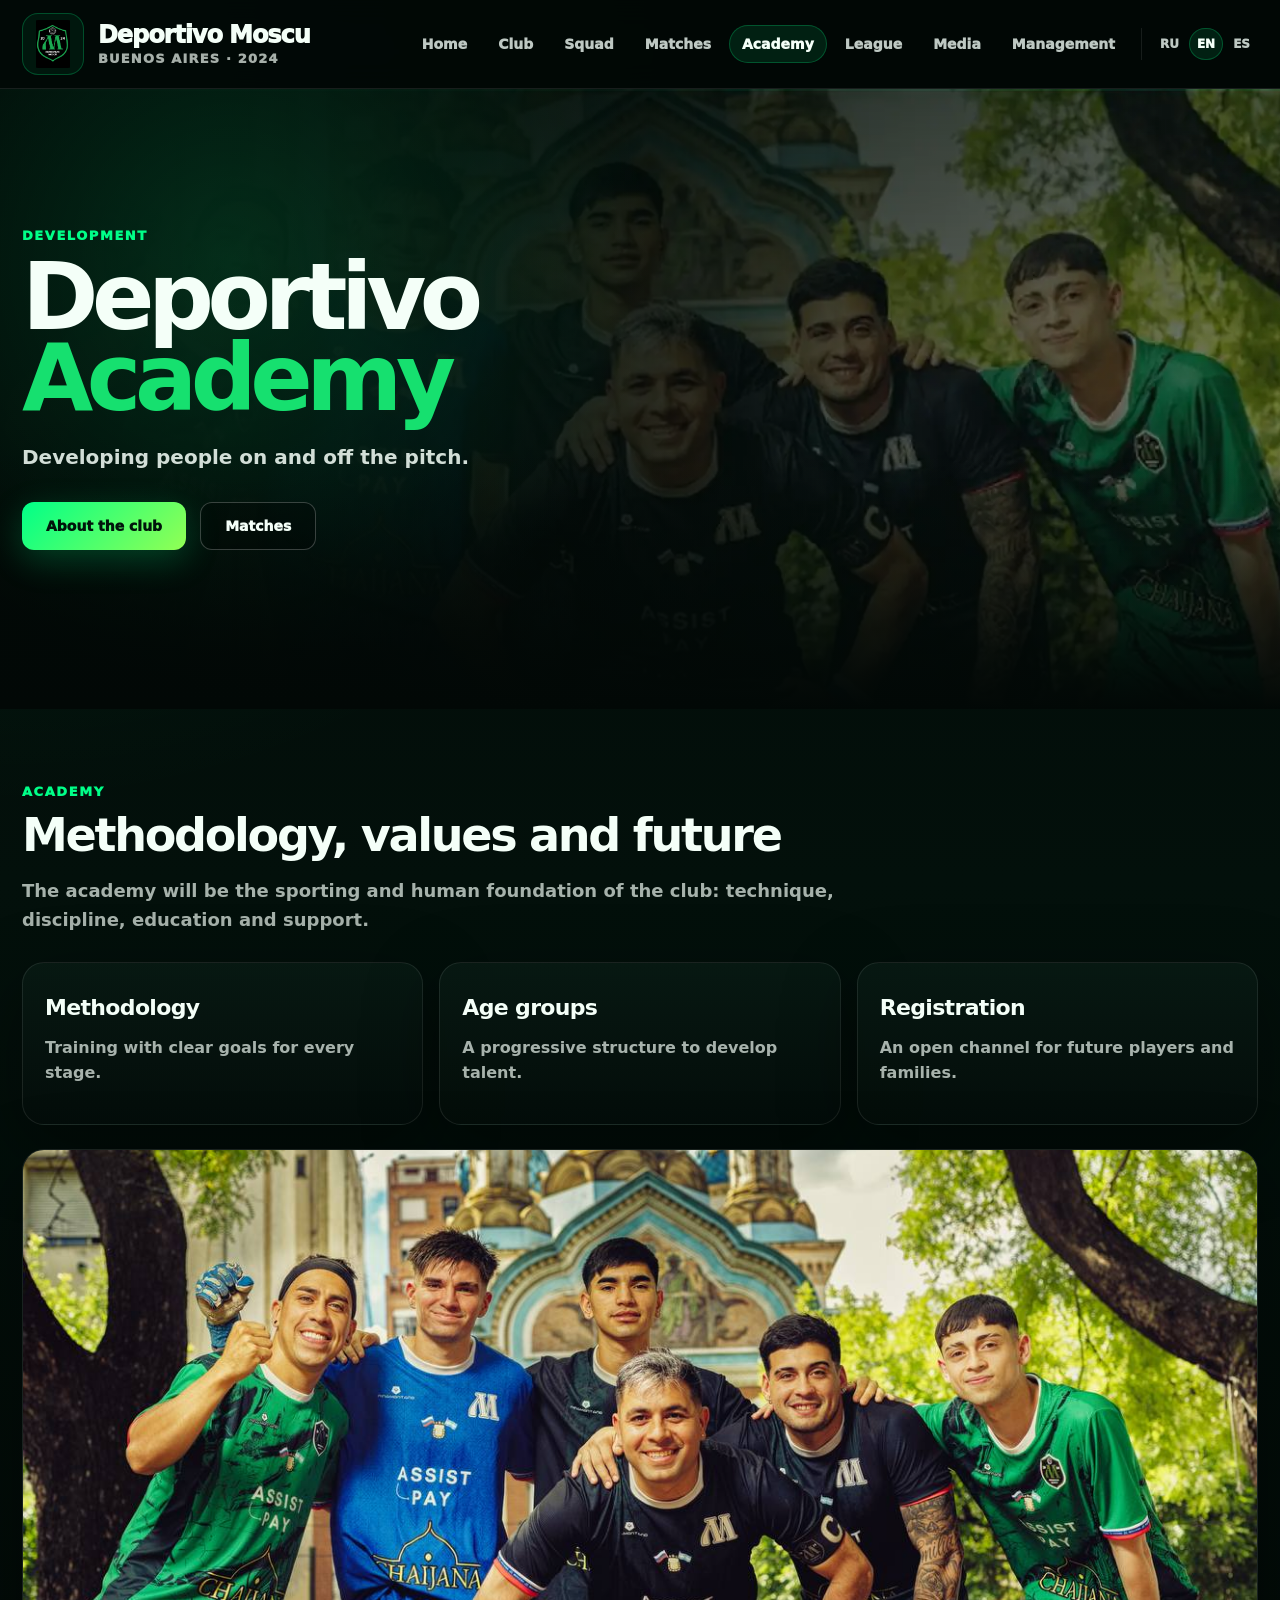
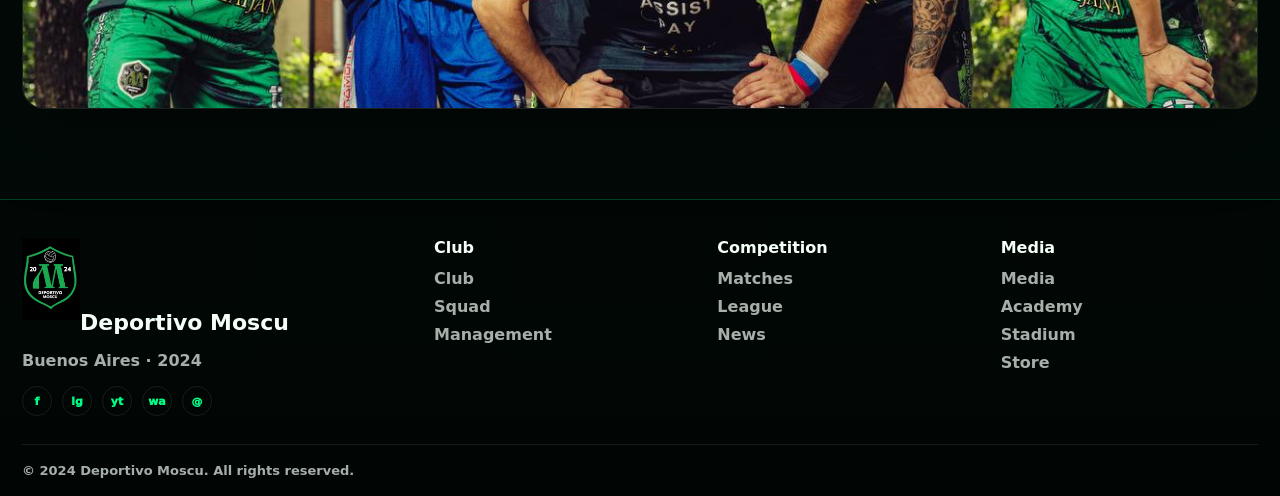
==== commit 67f6b081: "Add files via upload" ====
--- a/academy.html
+++ b/academy.html
@@ -5,22 +5,21 @@
   <meta name="viewport" content="width=device-width, initial-scale=1.0" />
   <title>Academia | Deportivo Moscu</title>
   <meta name="description" content="Sitio oficial de Deportivo Moscu, club de fútbol de Buenos Aires fundado en 2024." />
-  <link rel="preconnect" href="https://fonts.googleapis.com">
-  <link rel="preconnect" href="https://fonts.gstatic.com" crossorigin>
-  <link href="https://fonts.googleapis.com/css2?family=Inter:wght@400;500;600;700;800;900&family=Oswald:wght@500;600;700&display=swap" rel="stylesheet">
-  <link rel="stylesheet" href="style.css" />
+  <link rel="icon" href="images/logo.png" />
+  <link rel="stylesheet" href="style.css?v=dm20260617_staff1" />
 </head>
 <body data-page="academy">
 <header class="site-header">
   <div class="container header-inner">
     <a class="brand" href="index.html" aria-label="Deportivo Moscu">
-      <img src="images/logo.png" alt="Deportivo Moscu" class="brand-logo" />
+      <img src="images/logo.png" alt="Deportivo Moscu" class="brand-logo" width="62" height="62" />
       <span class="brand-name">Deportivo Moscu <small>Buenos Aires · 2024</small></span>
     </a>
     <button class="menu-toggle" type="button" aria-label="Menu" aria-expanded="false"><span></span><span></span><span></span></button>
-    <nav class="main-nav" id="mainNav"><a class="" href="index.html" data-i18n="nav.home"></a><a class="" href="club.html" data-i18n="nav.club"></a><a class="" href="team.html" data-i18n="nav.team"></a><a class="" href="matches.html" data-i18n="nav.matches"></a><a class="active" href="academy.html" data-i18n="nav.academy"></a><a class="" href="league.html" data-i18n="nav.league"></a><a class="" href="media.html" data-i18n="nav.media"></a><a class="" href="management.html" data-i18n="nav.management"></a>
+    <nav class="main-nav" id="mainNav">
+      <a class="" href="index.html" data-i18n="nav.home">Inicio</a><a class="" href="club.html" data-i18n="nav.club">Club</a><a class="" href="team.html" data-i18n="nav.team">Plantel</a><a class="" href="matches.html" data-i18n="nav.matches">Partidos</a><a class="active" href="academy.html" data-i18n="nav.academy">Academia</a><a class="" href="league.html" data-i18n="nav.league">Liga</a><a class="" href="media.html" data-i18n="nav.media">Media</a><a class="" href="management.html" data-i18n="nav.management">Gestión</a>
       <span class="lang-switch" aria-label="Language">
-        <button type="button" data-lang="ru">RU</button><button type="button" data-lang="en">EN</button><button type="button" data-lang="es">ES</button>
+        <button type="button" data-lang="ru">RU</button><button type="button" data-lang="en">EN</button><button type="button" data-lang="es" class="active">ES</button>
       </span>
     </nav>
   </div>
@@ -28,22 +27,22 @@
 <section class="hero" style="--hero-desktop:url('images/banners/dm_academy_hero_desktop.webp');--hero-mobile:url('images/banners/dm_academy_hero_mobile.webp')">
   <div class="hero-shade"></div>
   <div class="container hero-content">
-    <p class="eyebrow" data-i18n="academy.eyebrow"></p>
-    <h1 data-i18n="academy.title"></h1>
-    <p class="hero-lead" data-i18n="academy.lead"></p>
-    <div class="hero-actions"><a href="club.html" class="btn btn-primary" data-i18n="common.about"></a><a href="matches.html" class="btn btn-ghost" data-i18n="common.matches"></a></div>
+    <p class="eyebrow" data-i18n="academy.eyebrow" >Formación</p>
+    <h1 data-i18n="academy.title" >Academia <strong>Deportivo</strong></h1>
+    <p class="hero-lead" data-i18n="academy.lead" >Formamos personas dentro y fuera de la cancha.</p>
+    <div class="hero-actions"><a href="club.html" class="btn btn-primary" data-i18n="common.about">Sobre el club</a><a href="matches.html" class="btn btn-ghost" data-i18n="common.matches">Partidos</a></div>
   </div>
 </section>
-<main class="container page-stack"><section class="section-head"><p data-i18n="academy.kicker"></p><h2 data-i18n="academy.title2"></h2><p data-i18n="academy.text"></p></section><section class="card-grid three"><article class="info-card"><h3 data-i18n="academy.c1"></h3><p data-i18n="academy.c1t"></p></article><article class="info-card"><h3 data-i18n="academy.c2"></h3><p data-i18n="academy.c2t"></p></article><article class="info-card"><h3 data-i18n="academy.c3"></h3><p data-i18n="academy.c3t"></p></article></section><img class="wide-photo" src="images/team-main.jpg" alt="Academia Deportivo Moscu"></main>
+<main class="container page-stack"><section class="section-head"><p data-i18n="academy.kicker">Academia</p><h2 data-i18n="academy.title2">Metodología, valores y futuro</h2><p data-i18n="academy.text">La academia será la base deportiva y humana del club: técnica, disciplina, educación y seguimiento.</p></section><section class="card-grid three"><article class="info-card"><h3 data-i18n="academy.c1">Metodología</h3><p data-i18n="academy.c1t">Entrenamientos con objetivos claros por etapa.</p></article><article class="info-card"><h3 data-i18n="academy.c2">Categorías</h3><p data-i18n="academy.c2t">Estructura progresiva para desarrollar talentos.</p></article><article class="info-card"><h3 data-i18n="academy.c3">Inscripciones</h3><p data-i18n="academy.c3t">Canal abierto para futuros jugadores y familias.</p></article></section><img class="wide-photo" src="images/team-main.jpg" alt="Academia Deportivo Moscu" loading="lazy"></main>
 <footer class="site-footer">
   <div class="container footer-grid">
-    <div><img src="images/logo.png" alt="Deportivo Moscu" class="footer-logo"><strong>Deportivo Moscu</strong><p>Buenos Aires · 2024</p><div class="socials"><span>f</span><span>ig</span><span>yt</span><span>wa</span><span>@</span></div></div>
-    <div><h4 data-i18n="footer.club"></h4><a href="club.html" data-i18n="nav.club"></a><a href="team.html" data-i18n="nav.team"></a><a href="management.html" data-i18n="nav.management"></a></div>
-    <div><h4 data-i18n="footer.comp"></h4><a href="matches.html" data-i18n="nav.matches"></a><a href="league.html" data-i18n="nav.league"></a><a href="news.html" data-i18n="nav.news"></a></div>
-    <div><h4 data-i18n="footer.media"></h4><a href="media.html" data-i18n="nav.media"></a><a href="academy.html" data-i18n="nav.academy"></a><a href="stadium.html" data-i18n="nav.stadium"></a></div>
+    <div class="footer-brand"><img src="images/logo.png" alt="Deportivo Moscu" class="footer-logo"><strong>Deportivo Moscu</strong><p>Buenos Aires · 2024</p><div class="socials"><span>f</span><span>ig</span><span>yt</span><span>wa</span><span>@</span></div></div>
+    <div><h4 data-i18n="footer.club">Club</h4><a href="club.html" data-i18n="nav.club">Club</a><a href="team.html" data-i18n="nav.team">Plantel</a><a href="management.html" data-i18n="nav.management">Gestión</a></div>
+    <div><h4 data-i18n="footer.comp">Competencia</h4><a href="matches.html" data-i18n="nav.matches">Partidos</a><a href="league.html" data-i18n="nav.league">Liga</a><a href="news.html" data-i18n="nav.news">Noticias</a></div>
+    <div><h4 data-i18n="footer.media">Media</h4><a href="media.html" data-i18n="nav.media">Media</a><a href="academy.html" data-i18n="nav.academy">Academia</a><a href="stadium.html" data-i18n="nav.stadium">Estadio</a><a href="store.html" data-i18n="nav.store">Tienda</a></div>
   </div>
-  <div class="container footer-bottom">© 2024 Deportivo Moscu. <span data-i18n="footer.rights"></span></div>
+  <div class="container footer-bottom">© 2024 Deportivo Moscu. <span data-i18n="footer.rights">Todos los derechos reservados.</span></div>
 </footer>
-<script src="app.js"></script>
+<script defer src="app.js?v=dm20260617_staff1"></script>
 </body>
 </html>
--- a/style.css
+++ b/style.css
@@ -1,804 +1,2 @@
-* {
-  box-sizing: border-box;
-}
 
-:root {
-  --bg: #03150c;
-  --bg-dark: #020806;
-  --green: #0f7a3e;
-  --green-light: #20d46b;
-  --green-neon: #38ff8b;
-  --white: #ffffff;
-  --muted: rgba(255, 255, 255, 0.72);
-  --line: rgba(255, 255, 255, 0.14);
-  --card: rgba(255, 255, 255, 0.06);
-  --card-strong: rgba(255, 255, 255, 0.1);
-  --shadow: 0 24px 70px rgba(0, 0, 0, 0.35);
-}
-
-html {
-  scroll-behavior: smooth;
-}
-
-body {
-  margin: 0;
-  font-family: Arial, Helvetica, sans-serif;
-  background:
-    radial-gradient(circle at 20% 0%, rgba(32, 212, 107, 0.25), transparent 28%),
-    radial-gradient(circle at 80% 10%, rgba(56, 255, 139, 0.12), transparent 34%),
-    linear-gradient(180deg, #04180d 0%, #020806 100%);
-  color: var(--white);
-  overflow-x: hidden;
-}
-
-img {
-  max-width: 100%;
-  height: auto;
-  display: block;
-}
-
-a {
-  color: inherit;
-  text-decoration: none;
-}
-
-button {
-  font-family: inherit;
-}
-
-/* EMERGENCY FIX: чтобы любые огромные картинки не ломали сайт */
-header img,
-.hero img,
-.logo img,
-.brand img,
-.site-logo,
-.club-logo,
-.main-logo,
-.header-logo,
-.top-logo {
-  max-width: 180px;
-  max-height: 180px;
-  object-fit: contain;
-}
-
-body > img,
-body > a > img {
-  max-width: 180px;
-  max-height: 180px;
-  object-fit: contain;
-}
-
-/* Общий контейнер */
-.container,
-.section,
-.page-section,
-.hero,
-.content,
-.main-content,
-.wrapper {
-  width: min(1180px, calc(100% - 32px));
-  margin-left: auto;
-  margin-right: auto;
-}
-
-/* Верх сайта */
-header,
-.site-header {
-  position: relative;
-  background:
-    linear-gradient(135deg, rgba(2, 8, 6, 0.95), rgba(3, 21, 12, 0.9)),
-    radial-gradient(circle at 50% 0%, rgba(56, 255, 139, 0.18), transparent 35%);
-  border-bottom: 1px solid var(--line);
-  overflow: hidden;
-}
-
-header::before,
-.site-header::before {
-  content: "";
-  position: absolute;
-  inset: 0;
-  background-image:
-    linear-gradient(rgba(255, 255, 255, 0.035) 1px, transparent 1px),
-    linear-gradient(90deg, rgba(255, 255, 255, 0.035) 1px, transparent 1px);
-  background-size: 56px 56px;
-  opacity: 0.6;
-  pointer-events: none;
-}
-
-.topbar,
-.navbar,
-.header-inner,
-.header-top {
-  position: relative;
-  z-index: 2;
-  width: min(1180px, calc(100% - 32px));
-  margin: 0 auto;
-  min-height: 82px;
-  display: flex;
-  align-items: center;
-  justify-content: space-between;
-  gap: 22px;
-  padding: 14px 0;
-}
-
-.logo,
-.brand,
-.site-brand {
-  display: flex;
-  align-items: center;
-  gap: 12px;
-  min-width: 0;
-}
-
-.logo img,
-.brand img,
-.site-brand img {
-  width: 64px;
-  height: 64px;
-  object-fit: contain;
-  filter: drop-shadow(0 0 18px rgba(56, 255, 139, 0.45));
-}
-
-.logo span,
-.brand-name,
-.site-title {
-  font-size: 18px;
-  font-weight: 900;
-  letter-spacing: 0.03em;
-  text-transform: uppercase;
-}
-
-/* Навигация */
-nav,
-.main-nav,
-.nav-links {
-  position: relative;
-  z-index: 3;
-  display: flex;
-  align-items: center;
-  flex-wrap: wrap;
-  gap: 8px;
-  width: min(1180px, calc(100% - 32px));
-  margin: 0 auto;
-  padding: 12px 0;
-}
-
-nav a,
-.main-nav a,
-.nav-links a {
-  display: inline-flex;
-  align-items: center;
-  justify-content: center;
-  min-height: 38px;
-  padding: 9px 14px;
-  border-radius: 999px;
-  color: rgba(255, 255, 255, 0.84);
-  font-size: 15px;
-  font-weight: 800;
-  transition: 0.2s ease;
-}
-
-nav a:hover,
-.main-nav a:hover,
-.nav-links a:hover,
-nav a.active,
-.main-nav a.active,
-.nav-links a.active {
-  background: rgba(56, 255, 139, 0.16);
-  color: var(--white);
-}
-
-/* Языки */
-.lang-switch,
-.language-switcher {
-  display: flex;
-  gap: 6px;
-  width: min(1180px, calc(100% - 32px));
-  margin: 0 auto;
-  padding: 8px 0;
-}
-
-.lang-switch button,
-.language-switcher button,
-.lang-btn {
-  border: 1px solid var(--line);
-  background: rgba(255, 255, 255, 0.08);
-  color: var(--white);
-  border-radius: 10px;
-  padding: 7px 10px;
-  font-weight: 900;
-  cursor: pointer;
-}
-
-/* Главный экран */
-.hero,
-.hero-section,
-.home-hero {
-  position: relative;
-  z-index: 2;
-  min-height: 560px;
-  display: grid;
-  grid-template-columns: 1.05fr 0.95fr;
-  align-items: center;
-  gap: 40px;
-  padding: 64px 0 90px;
-}
-
-.hero-text,
-.hero-content,
-.hero-info {
-  max-width: 720px;
-}
-
-.hero h1,
-.hero-title,
-h1 {
-  margin: 0 0 22px;
-  font-size: clamp(42px, 7vw, 92px);
-  line-height: 0.95;
-  letter-spacing: -0.06em;
-  text-transform: uppercase;
-}
-
-.hero p,
-.hero-description,
-.lead {
-  max-width: 760px;
-  color: var(--muted);
-  font-size: 19px;
-  line-height: 1.62;
-}
-
-.hero-image,
-.hero-logo,
-.main-visual {
-  display: flex;
-  align-items: center;
-  justify-content: center;
-  min-height: 340px;
-  border: 1px solid var(--line);
-  border-radius: 34px;
-  background:
-    radial-gradient(circle at 50% 35%, rgba(56, 255, 139, 0.22), transparent 36%),
-    rgba(255, 255, 255, 0.055);
-  box-shadow: var(--shadow);
-  overflow: hidden;
-}
-
-.hero-image img,
-.hero-logo img,
-.main-visual img {
-  width: min(360px, 80%);
-  max-height: 320px;
-  object-fit: contain;
-  filter: drop-shadow(0 0 28px rgba(56, 255, 139, 0.42));
-}
-
-/* Если логотип случайно стоит прямо в header без контейнера */
-header > img,
-.site-header > img {
-  width: 120px;
-  height: 120px;
-  object-fit: contain;
-  margin: 20px auto;
-}
-
-/* Кнопки */
-.btn,
-.button,
-.cta,
-.hero-actions a,
-.actions a {
-  display: inline-flex;
-  align-items: center;
-  justify-content: center;
-  min-height: 46px;
-  padding: 0 20px;
-  margin: 6px 8px 6px 0;
-  border-radius: 999px;
-  font-weight: 900;
-  color: #00140a;
-  background: linear-gradient(135deg, var(--green-neon), #b9ffd5);
-  box-shadow: 0 0 26px rgba(56, 255, 139, 0.25);
-  transition: 0.2s ease;
-}
-
-.btn:hover,
-.button:hover,
-.cta:hover,
-.hero-actions a:hover,
-.actions a:hover {
-  transform: translateY(-2px);
-  box-shadow: 0 0 40px rgba(56, 255, 139, 0.38);
-}
-
-/* Секции */
-main {
-  position: relative;
-  z-index: 2;
-}
-
-section,
-.section,
-.page-section {
-  padding: 76px 0;
-}
-
-section h2,
-.section h2,
-.page-section h2,
-h2 {
-  margin: 0 0 18px;
-  font-size: clamp(30px, 4.5vw, 56px);
-  line-height: 1;
-  letter-spacing: -0.045em;
-  text-transform: uppercase;
-}
-
-section p,
-.section p,
-.page-section p {
-  color: var(--muted);
-  line-height: 1.6;
-}
-
-/* Карточки */
-.card,
-.news-card,
-.player-card,
-.match-card,
-.club-card,
-.stadium-card,
-.store-card,
-.product-card,
-.media-card,
-.next-match-card {
-  border: 1px solid var(--line);
-  border-radius: 24px;
-  background:
-    linear-gradient(160deg, rgba(255, 255, 255, 0.095), rgba(255, 255, 255, 0.035)),
-    rgba(0, 0, 0, 0.22);
-  box-shadow: var(--shadow);
-  overflow: hidden;
-}
-
-.card,
-.news-card,
-.club-card,
-.next-match-card {
-  padding: 22px;
-}
-
-/* Сетки */
-.grid,
-.cards-grid,
-.news-grid,
-.players-grid,
-.matches-grid,
-.stadium-grid,
-.store-grid,
-.products-grid,
-.media-grid {
-  display: grid;
-  grid-template-columns: repeat(3, 1fr);
-  gap: 18px;
-}
-
-/* Фото в карточках */
-.news-card img,
-.player-card img,
-.match-card img,
-.club-card img,
-.stadium-card img,
-.store-card img,
-.product-card img,
-.media-card img {
-  width: 100%;
-  max-height: 280px;
-  object-fit: cover;
-}
-
-/* Команда / игроки */
-.player-card img {
-  height: 320px;
-  object-fit: cover;
-}
-
-.player-card h3,
-.news-card h3,
-.stadium-card h3,
-.product-card h3,
-.store-card h3 {
-  margin: 16px 18px 8px;
-  font-size: 22px;
-}
-
-.player-card p,
-.news-card p,
-.stadium-card p,
-.product-card p,
-.store-card p {
-  margin: 0 18px 18px;
-}
-
-/* Матчи */
-.match-card {
-  padding: 18px;
-}
-
-.match-teams {
-  display: grid;
-  grid-template-columns: 1fr auto 1fr;
-  align-items: center;
-  gap: 12px;
-}
-
-.team,
-.match-team {
-  display: flex;
-  align-items: center;
-  gap: 10px;
-  font-weight: 900;
-}
-
-.team img,
-.match-team img,
-.club-cell img {
-  width: 42px;
-  height: 42px;
-  object-fit: contain;
-}
-
-.score,
-.match-score {
-  min-width: 68px;
-  text-align: center;
-  color: var(--green-neon);
-  font-size: 22px;
-  font-weight: 900;
-}
-
-/* Таблица */
-.table-wrap,
-.league-table-wrap {
-  width: min(1180px, calc(100% - 32px));
-  margin: 22px auto;
-  overflow-x: auto;
-  border: 1px solid var(--line);
-  border-radius: 24px;
-  background: rgba(255, 255, 255, 0.06);
-  box-shadow: var(--shadow);
-}
-
-table,
-.league-table {
-  width: 100%;
-  min-width: 760px;
-  border-collapse: collapse;
-}
-
-th,
-td {
-  padding: 14px 13px;
-  border-bottom: 1px solid var(--line);
-  text-align: left;
-}
-
-th {
-  color: var(--green-neon);
-  font-size: 13px;
-  text-transform: uppercase;
-  letter-spacing: 0.08em;
-}
-
-td {
-  color: rgba(255, 255, 255, 0.9);
-}
-
-tr:last-child td {
-  border-bottom: 0;
-}
-
-.club-cell {
-  display: flex;
-  align-items: center;
-  gap: 12px;
-  font-weight: 900;
-}
-
-/* Вкладки */
-.tabs,
-.match-tabs {
-  width: min(1180px, calc(100% - 32px));
-  margin: 0 auto 20px;
-  display: flex;
-  flex-wrap: wrap;
-  gap: 10px;
-}
-
-.tab-btn,
-.tab-button {
-  border: 1px solid var(--line);
-  background: rgba(255, 255, 255, 0.08);
-  color: var(--white);
-  border-radius: 999px;
-  padding: 11px 17px;
-  font-weight: 900;
-  cursor: pointer;
-}
-
-.tab-btn.active,
-.tab-button.active,
-.tab-btn:hover,
-.tab-button:hover {
-  background: var(--green-neon);
-  color: #00140a;
-}
-
-.tab-panel {
-  display: none;
-}
-
-.tab-panel.active {
-  display: block;
-}
-
-/* Стадион */
-.stadium-card img,
-.stadium-image,
-.stadium-photo {
-  height: 280px;
-  object-fit: cover;
-}
-
-/* Магазин */
-.product-card img,
-.store-card img {
-  height: 260px;
-  object-fit: cover;
-}
-
-/* Футер */
-footer,
-.site-footer {
-  border-top: 1px solid var(--line);
-  background: var(--bg-dark);
-  color: var(--muted);
-  text-align: center;
-  padding: 34px 16px;
-}
-
-footer img,
-.site-footer img {
-  width: 76px;
-  height: 76px;
-  object-fit: contain;
-  margin: 0 auto 14px;
-}
-
-/* Исправление старых дублей навигации */
-.mobile-menu,
-.hidden {
-  display: none;
-}
-
-/* Адаптация */
-@media (max-width: 980px) {
-  .hero,
-  .hero-section,
-  .home-hero {
-    grid-template-columns: 1fr;
-    min-height: auto;
-    padding: 44px 0 70px;
-  }
-
-  .grid,
-  .cards-grid,
-  .news-grid,
-  .players-grid,
-  .matches-grid,
-  .stadium-grid,
-  .store-grid,
-  .products-grid,
-  .media-grid {
-    grid-template-columns: repeat(2, 1fr);
-  }
-
-  nav,
-  .main-nav,
-  .nav-links {
-    justify-content: flex-start;
-  }
-}
-
-@media (max-width: 640px) {
-  .topbar,
-  .navbar,
-  .header-inner,
-  .header-top,
-  .container,
-  .section,
-  .page-section,
-  .hero,
-  .content,
-  .main-content,
-  .wrapper {
-    width: min(100% - 24px, 1180px);
-  }
-
-  .grid,
-  .cards-grid,
-  .news-grid,
-  .players-grid,
-  .matches-grid,
-  .stadium-grid,
-  .store-grid,
-  .products-grid,
-  .media-grid {
-    grid-template-columns: 1fr;
-  }
-
-  .hero h1,
-  .hero-title,
-  h1 {
-    font-size: 42px;
-  }
-
-  .hero p,
-  .hero-description,
-  .lead {
-    font-size: 16px;
-  }
-
-  .hero-image,
-  .hero-logo,
-  .main-visual {
-    min-height: 260px;
-  }
-
-  .hero-image img,
-  .hero-logo img,
-  .main-visual img {
-    max-height: 230px;
-  }
-
-  nav a,
-  .main-nav a,
-  .nav-links a {
-    font-size: 14px;
-    padding: 8px 11px;
-  }
-
-  .match-teams {
-    grid-template-columns: 1fr;
-  }
-
-  .score,
-  .match-score {
-    text-align: left;
-  }
-}
-
-/* =========================================================
-   FINAL BANNER RATIO FIX — Deportivo Moscu
-   Все hero/banner-картинки держим как баннеры, а не как случайные карточки.
-   Это не ломает текст RU/EN/ES: текст остаётся HTML-слоем.
-   ========================================================= */
-
-.hero-image,
-.main-visual,
-.page-visual,
-.hero-media,
-.banner-card,
-.visual-card,
-.dm-hero-image {
-  width: 100%;
-  overflow: hidden;
-}
-
-.hero-image img,
-.main-visual img,
-.page-visual img,
-.hero-media img,
-.banner-card img,
-.visual-card img,
-.dm-hero-image img {
-  width: 100%;
-  height: 100%;
-  display: block;
-}
-
-/* Главная и основные широкие баннеры */
-.dm-hero-image,
-.hero-image,
-.main-visual,
-.hero-media,
-.banner-card,
-.visual-card {
-  aspect-ratio: 16 / 9;
-}
-
-.dm-hero-image img,
-.hero-image img,
-.main-visual img,
-.hero-media img,
-.banner-card img,
-.visual-card img {
-  object-fit: cover;
-  object-position: center center;
-}
-
-/* Фото команды на главной — держим игроков справа, чтобы не резало лица */
-.dm-hero-image img[src*="dm_banner_home_team"],
-img[src*="dm_banner_home_team"] {
-  object-position: right center;
-}
-
-/* Командные фото — сохраняем людей и форму, без агрессивной обрезки */
-img[src*="dm_banner_team"],
-img[src*="dm_banner_matches"],
-img[src*="team-page-main"],
-img[src*="team-main"] {
-  object-position: center center;
-}
-
-/* Стадионный баннер лучше смотрится чуть выше центра */
-.hero-visual {
-  aspect-ratio: 4 / 3;
-  min-height: unset !important;
-  background-size: cover !important;
-  background-position: center center !important;
-}
-
-.hero-visual::after {
-  content: none !important;
-}
-
-/* На внутренних страницах, где справа стоит большой баннер */
-.page-hero .hero-image,
-.page-hero .main-visual,
-.page-hero .page-visual {
-  max-height: none;
-}
-
-/* Мобильная адаптация */
-@media (max-width: 980px) {
-  .dm-hero-image,
-  .hero-image,
-  .main-visual,
-  .page-visual,
-  .hero-media,
-  .banner-card,
-  .visual-card,
-  .hero-visual {
-    aspect-ratio: 16 / 10;
-  }
-
-  .dm-hero-image img,
-  .hero-image img,
-  .main-visual img,
-  .page-visual img,
-  .hero-media img,
-  .banner-card img,
-  .visual-card img {
-    object-fit: cover;
-  }
-}
-
-@media (max-width: 620px) {
-  .dm-hero-image,
-  .hero-image,
-  .main-visual,
-  .page-visual,
-  .hero-media,
-  .banner-card,
-  .visual-card,
-  .hero-visual {
-    aspect-ratio: 4 / 3;
-  }
-
-  .dm-hero-image img[src*="dm_banner_home_team"],
-  img[src*="dm_banner_home_team"] {
-    object-position: 70% center;
-  }
-}
+:root{--bg:#020806;--bg2:#06140e;--panel:#071a12;--panel2:#0a2519;--text:#f4fff8;--muted:rgba(244,255,248,.68);--green:#16e06f;--green2:#00ff88;--green3:#92ff54;--line:rgba(0,255,136,.24);--line2:rgba(255,255,255,.09);--shadow:0 24px 75px rgba(0,0,0,.42);--radius:22px}*{box-sizing:border-box}html{scroll-behavior:smooth}body{margin:0;background:radial-gradient(circle at top left,rgba(0,255,136,.11),transparent 33%),linear-gradient(180deg,#020806 0%,#03100b 42%,#020806 100%);color:var(--text);font-family:Inter,system-ui,-apple-system,BlinkMacSystemFont,"Segoe UI",Arial,sans-serif;font-weight:650}a{color:inherit;text-decoration:none}img{max-width:100%}.container{width:min(100% - 44px,1320px);margin:0 auto}.site-header{position:sticky;top:0;z-index:1000;background:rgba(2,8,6,.93);backdrop-filter:blur(14px);border-bottom:1px solid var(--line2)}.header-inner{height:88px;display:flex;align-items:center;gap:20px}.brand{display:flex;align-items:center;gap:14px;min-width:285px}.brand-logo{width:62px;height:62px;object-fit:contain;border:1px solid var(--line);border-radius:16px;padding:6px;background:rgba(0,255,136,.06)}.brand-name{font-size:24px;font-weight:950;letter-spacing:-.045em;line-height:1}.brand-name small{display:block;color:var(--muted);font-size:13px;letter-spacing:.09em;text-transform:uppercase;margin-top:5px}.main-nav{margin-left:auto;display:flex;align-items:center;gap:5px}.main-nav a,.lang-switch button{border:0;background:transparent;color:rgba(244,255,248,.78);font:inherit;font-size:14px;font-weight:950;cursor:pointer;border-radius:999px;padding:11px 13px;white-space:nowrap}.main-nav a:hover,.main-nav a.active,.lang-switch button:hover,.lang-switch button.active{color:var(--text);background:rgba(0,255,136,.10);box-shadow:inset 0 0 0 1px var(--line)}.lang-switch{display:flex;gap:2px;margin-left:8px;padding-left:10px;border-left:1px solid var(--line2)}.lang-switch button{font-size:12px;padding:9px 8px}.menu-toggle{display:none;margin-left:auto;width:46px;height:42px;border:1px solid var(--line);border-radius:12px;background:rgba(0,255,136,.07);align-items:center;justify-content:center;flex-direction:column;gap:5px}.menu-toggle span{width:20px;height:2px;background:#eafff2;border-radius:2px}.hero{position:relative;min-height:620px;display:flex;align-items:stretch;background-image:linear-gradient(90deg,rgba(2,8,6,.97) 0%,rgba(2,8,6,.86) 33%,rgba(2,8,6,.36) 67%,rgba(2,8,6,.18) 100%),var(--hero-desktop);background-position:center;background-size:cover;overflow:hidden}.hero:after{content:"";position:absolute;left:0;right:0;bottom:0;height:42%;background:linear-gradient(0deg,var(--bg),transparent)}.hero-shade{position:absolute;inset:0;background:radial-gradient(circle at 18% 28%,rgba(0,255,136,.14),transparent 37%)}.hero-content{position:relative;z-index:2;padding:92px 0 112px;align-self:center}.eyebrow{margin:0 0 14px;color:var(--green2);font-size:13px;font-weight:950;letter-spacing:.12em;text-transform:uppercase}.hero h1{max-width:760px;margin:0;font-size:clamp(58px,7.2vw,118px);line-height:.88;letter-spacing:-.07em}.hero h1 strong,.green{color:var(--green)}.hero-lead{max-width:610px;margin:24px 0 0;color:rgba(244,255,248,.86);font-size:20px;line-height:1.48;font-weight:700}.hero-actions{display:flex;gap:14px;margin-top:30px;flex-wrap:wrap}.btn{display:inline-flex;align-items:center;justify-content:center;min-height:48px;border-radius:12px;padding:0 24px;font-weight:950;font-size:14px}.btn-primary{background:linear-gradient(135deg,var(--green2),var(--green3));color:#00150b;box-shadow:0 10px 34px rgba(0,255,136,.22)}.btn-ghost{border:1px solid rgba(255,255,255,.22);background:rgba(0,0,0,.28)}.stats-row{display:grid;grid-template-columns:repeat(4,1fr);gap:14px;margin-top:-62px;position:relative;z-index:5}.stat-card{min-height:118px;border:1px solid var(--line);background:linear-gradient(180deg,rgba(9,38,25,.92),rgba(5,19,13,.92));border-radius:var(--radius);box-shadow:var(--shadow);display:flex;align-items:center;gap:16px;padding:22px}.stat-card b{font-size:40px;line-height:1}.stat-card span{display:block;color:var(--muted);font-size:13px;font-weight:950;text-transform:uppercase;letter-spacing:.08em}.home-layout{display:grid;grid-template-columns:1.05fr 1fr 1fr;gap:16px;margin-top:22px}.panel,.info-card,.promo-card{border:1px solid var(--line2);background:linear-gradient(180deg,rgba(8,26,19,.88),rgba(4,13,10,.9));border-radius:var(--radius);box-shadow:var(--shadow)}.panel{padding:22px}.panel h2,.section-head h2{margin:0 0 18px;font-size:clamp(28px,3.6vw,52px);line-height:1;letter-spacing:-.05em}.next-match{display:grid;grid-template-columns:1fr auto 1fr;gap:18px;align-items:center;text-align:center;padding:18px 0}.team-badge{display:grid;gap:9px;justify-items:center;font-size:12px;font-weight:950;text-transform:uppercase;color:rgba(244,255,248,.8)}.team-badge img{width:78px;height:78px;object-fit:contain}.vs{font-size:36px;font-weight:1000}.match-meta{text-align:center;color:var(--muted);font-size:13px;font-weight:800}.news-mini{display:grid;gap:11px}.news-mini a{display:grid;grid-template-columns:82px 1fr;gap:12px;align-items:center;padding:9px;border-radius:14px;background:rgba(255,255,255,.035);border:1px solid rgba(255,255,255,.06)}.news-mini img{width:82px;height:58px;object-fit:cover;border-radius:10px}.news-mini b{font-size:14px}.news-mini small{display:block;color:var(--muted);margin-top:5px}.mini-players{display:grid;grid-template-columns:repeat(4,1fr);gap:10px}.mini-player{border:1px solid var(--line2);border-radius:14px;overflow:hidden;background:rgba(255,255,255,.035)}.mini-player img{width:100%;aspect-ratio:3/3.6;object-fit:cover;object-position:top center}.mini-player div{padding:9px}.mini-player b{font-size:12px}.mini-player small{display:block;color:var(--muted);font-size:10px;margin-top:3px}.text-link{display:inline-flex;margin-top:16px;color:var(--green2);font-weight:950}.promo-grid{display:grid;grid-template-columns:1fr 1fr;gap:16px;margin-top:16px;margin-bottom:72px}.promo-card{min-height:220px;padding:28px;display:flex;flex-direction:column;justify-content:flex-end;overflow:hidden;position:relative}.promo-card:before{content:"";position:absolute;inset:0;background:linear-gradient(0deg,rgba(0,0,0,.82),rgba(0,0,0,.2));z-index:1}.promo-card.photo{background:url('images/team-main.jpg') center/cover}.promo-card.stadium{background:url('stadium/stadium-hero.png') center/cover}.promo-card span,.promo-card p{position:relative;z-index:2}.promo-card span{font-size:30px;font-weight:1000}.promo-card p{max-width:520px;color:rgba(244,255,248,.78);font-weight:700}.page-stack{padding:72px 0 86px}.section-head{max-width:920px;margin-bottom:28px}.section-head.short{margin-top:34px}.section-head p:first-child{margin:0 0 10px;color:var(--green2);font-weight:950;letter-spacing:.12em;text-transform:uppercase;font-size:13px}.section-head p{color:var(--muted);font-size:18px;line-height:1.62;font-weight:650}.timeline{display:grid;grid-template-columns:repeat(4,1fr);gap:14px;margin:24px 0}.timeline div,.info-card{padding:22px}.timeline div{border:1px solid var(--line);border-radius:var(--radius);background:rgba(6,21,15,.72)}.timeline span{color:var(--green2);font-weight:1000}.timeline h3,.info-card h3{margin:10px 0 8px;font-size:22px;letter-spacing:-.03em}.timeline p,.info-card p,.info-card li{color:var(--muted);line-height:1.55;font-weight:650}.card-grid{display:grid;gap:16px;margin-top:16px}.card-grid.three{grid-template-columns:repeat(3,1fr)}.card-grid.four{grid-template-columns:repeat(4,1fr)}.logo-card img{width:110px;margin-top:20px}.filters{display:flex;gap:10px;flex-wrap:wrap;margin:20px 0 24px}.filters button{border:1px solid var(--line);background:rgba(255,255,255,.035);color:var(--text);border-radius:999px;padding:12px 18px;font-weight:950;cursor:pointer}.filters button.active{background:var(--green2);color:#00140a}.players-grid{display:grid;grid-template-columns:repeat(5,1fr);gap:14px}.player-card{border:1px solid var(--line2);border-radius:18px;background:rgba(6,20,15,.86);overflow:hidden;box-shadow:var(--shadow)}.player-card img{width:100%;aspect-ratio:3/4.1;object-fit:cover;object-position:top center;background:#07110d}.player-info{padding:14px}.player-top{display:flex;justify-content:space-between;gap:10px}.player-top b{font-size:16px}.num{color:var(--green2);font-size:26px;font-weight:1000}.player-info p{margin:8px 0 0;color:var(--muted);font-size:13px;font-weight:700}.empty-card{grid-column:1/-1;border:1px solid var(--line2);border-radius:18px;padding:28px;text-align:center;color:var(--muted);background:rgba(6,20,15,.72)}.matches-list{display:grid;gap:12px}.match-row{display:grid;grid-template-columns:110px 1fr auto;gap:16px;align-items:center;padding:18px;border:1px solid var(--line2);border-radius:16px;background:rgba(6,20,15,.76)}.match-row b{font-size:18px}.match-row small{color:var(--muted);font-weight:800}.score{font-size:22px;font-weight:1000;color:var(--green2)}.table-wrap{overflow:auto;border:1px solid var(--line2);border-radius:18px;background:rgba(6,20,15,.78)}.league-table{width:100%;border-collapse:collapse;min-width:760px}.league-table th,.league-table td{padding:16px;border-bottom:1px solid var(--line2);text-align:left}.league-table th{color:var(--green2);font-size:12px;text-transform:uppercase;letter-spacing:.08em}.league-table tr.moscu{background:rgba(0,255,136,.09)}.news-grid{display:grid;grid-template-columns:repeat(3,1fr);gap:16px}.news-card{border:1px solid var(--line2);border-radius:18px;background:rgba(6,20,15,.82);overflow:hidden;box-shadow:var(--shadow)}.news-card img{width:100%;aspect-ratio:16/9;object-fit:cover}.news-card div{padding:18px}.news-card small{color:var(--green2);font-weight:950}.news-card h3{margin:9px 0;font-size:21px}.news-card p{color:var(--muted);line-height:1.55;font-weight:650}.staff-grid{display:grid;grid-template-columns:repeat(5,1fr);gap:16px}.staff-card{border:1px solid var(--line2);border-radius:18px;padding:20px;background:rgba(6,20,15,.82);min-height:260px;display:flex;flex-direction:column;box-shadow:var(--shadow)}.staff-photo{height:120px;border-radius:14px;background:radial-gradient(circle at 40% 20%,rgba(0,255,136,.18),transparent 42%),linear-gradient(135deg,#0b1f17,#030806);display:grid;place-items:center;margin-bottom:16px}.staff-photo img{width:72px}.staff-card h3{margin:0;font-size:20px}.staff-card b{color:var(--green2);font-size:13px;margin:7px 0 12px}.staff-card p{color:var(--muted);line-height:1.5;font-weight:650}.wide-photo{width:100%;border-radius:22px;border:1px solid var(--line2);box-shadow:var(--shadow);margin-top:24px;max-height:560px;object-fit:cover}.site-footer{border-top:1px solid var(--line);padding:38px 0 18px;background:rgba(0,0,0,.28)}.footer-grid{display:grid;grid-template-columns:1.5fr repeat(3,1fr);gap:26px}.footer-logo{width:58px;margin-bottom:10px}.footer-grid strong{font-size:22px}.footer-grid p,.footer-grid a{color:var(--muted);font-weight:650}.footer-grid a{display:block;margin:9px 0}.footer-grid h4{margin:0 0 12px}.socials{display:flex;gap:10px;margin-top:14px}.socials span{width:30px;height:30px;border:1px solid var(--line2);border-radius:50%;display:grid;place-items:center;color:var(--green2);font-size:11px;font-weight:950}.footer-bottom{margin-top:28px;padding-top:18px;border-top:1px solid var(--line2);color:var(--muted);font-size:13px}@media(max-width:1200px){.brand{min-width:240px}.brand-name{font-size:21px}.main-nav a{font-size:13px;padding:10px 10px}.staff-grid{grid-template-columns:repeat(3,1fr)}.players-grid{grid-template-columns:repeat(4,1fr)}}@media(max-width:1050px){.menu-toggle{display:flex}.main-nav{position:fixed;left:16px;right:16px;top:98px;display:none;flex-direction:column;align-items:stretch;background:rgba(2,7,5,.97);border:1px solid var(--line);border-radius:18px;padding:14px;box-shadow:var(--shadow)}.main-nav.open{display:flex}.main-nav a{padding:13px}.lang-switch{border-left:0;border-top:1px solid var(--line2);margin:8px 0 0;padding:12px 0 0}.home-layout,.card-grid.three,.card-grid.four,.news-grid{grid-template-columns:1fr 1fr}.players-grid{grid-template-columns:repeat(3,1fr)}.stats-row{grid-template-columns:repeat(2,1fr)}.timeline{grid-template-columns:1fr 1fr}.staff-grid{grid-template-columns:repeat(2,1fr)}}@media(max-width:680px){.container{width:min(100% - 22px,1240px)}.header-inner{height:78px}.brand{min-width:0}.brand-name{font-size:18px}.brand-logo{width:50px;height:50px}.main-nav{top:86px}.hero{min-height:520px;background-image:linear-gradient(90deg,rgba(2,7,5,.96),rgba(2,7,5,.7)),var(--hero-mobile)}.hero-content{padding:58px 0 72px}.hero h1{font-size:clamp(48px,15vw,70px)}.hero-lead{font-size:17px}.stats-row{grid-template-columns:1fr;margin-top:-36px}.stat-card{min-height:90px}.home-layout,.promo-grid,.card-grid.three,.card-grid.four,.news-grid,.staff-grid,.timeline{grid-template-columns:1fr}.players-grid{grid-template-columns:1fr 1fr}.mini-players{grid-template-columns:1fr 1fr}.match-row{grid-template-columns:1fr;gap:8px}.footer-grid{grid-template-columns:1fr}.section-head p{font-size:16px}.next-match{grid-template-columns:1fr}.vs{font-size:28px}}@media(max-width:420px){.players-grid{grid-template-columns:1fr}.hero-actions .btn{width:100%}}
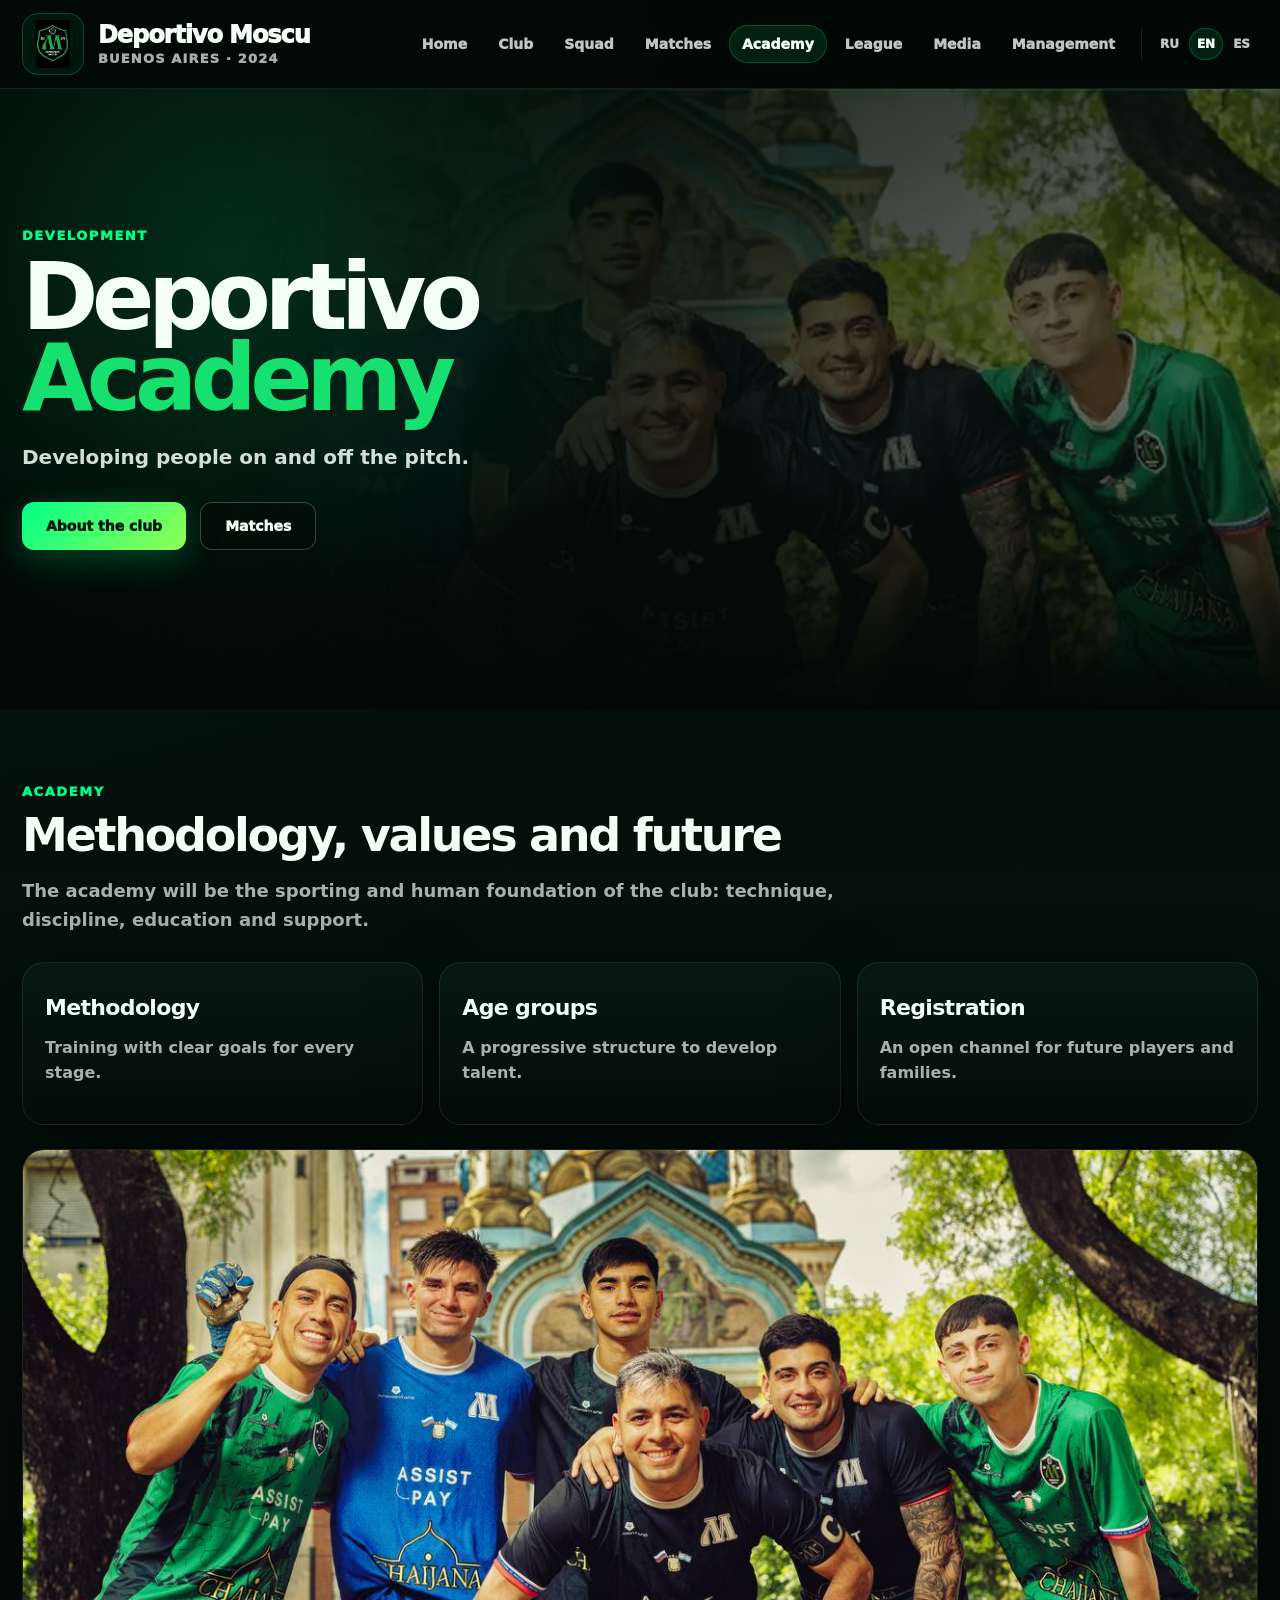
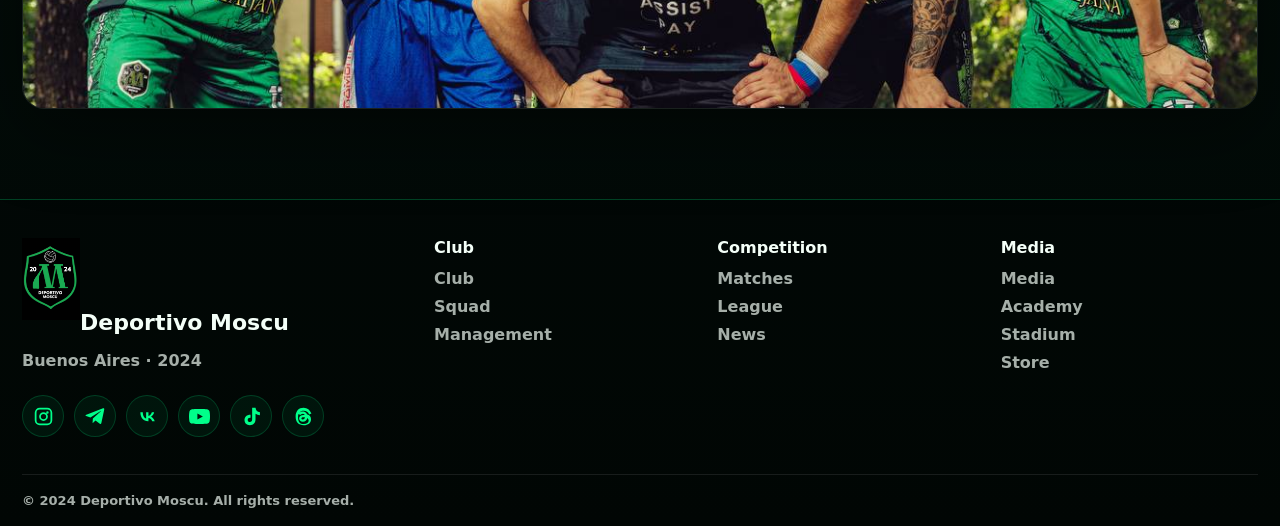
==== commit c5bb83a1: "Update academy.html" ====
--- a/academy.html
+++ b/academy.html
@@ -45,4 +45,5 @@
 </footer>
 <script defer src="app.js?v=dm20260617_staff1"></script>
 </body>
-</html>+  <script defer src="social-links.js?v=dm_social_20260624_final"></script>
+</html>
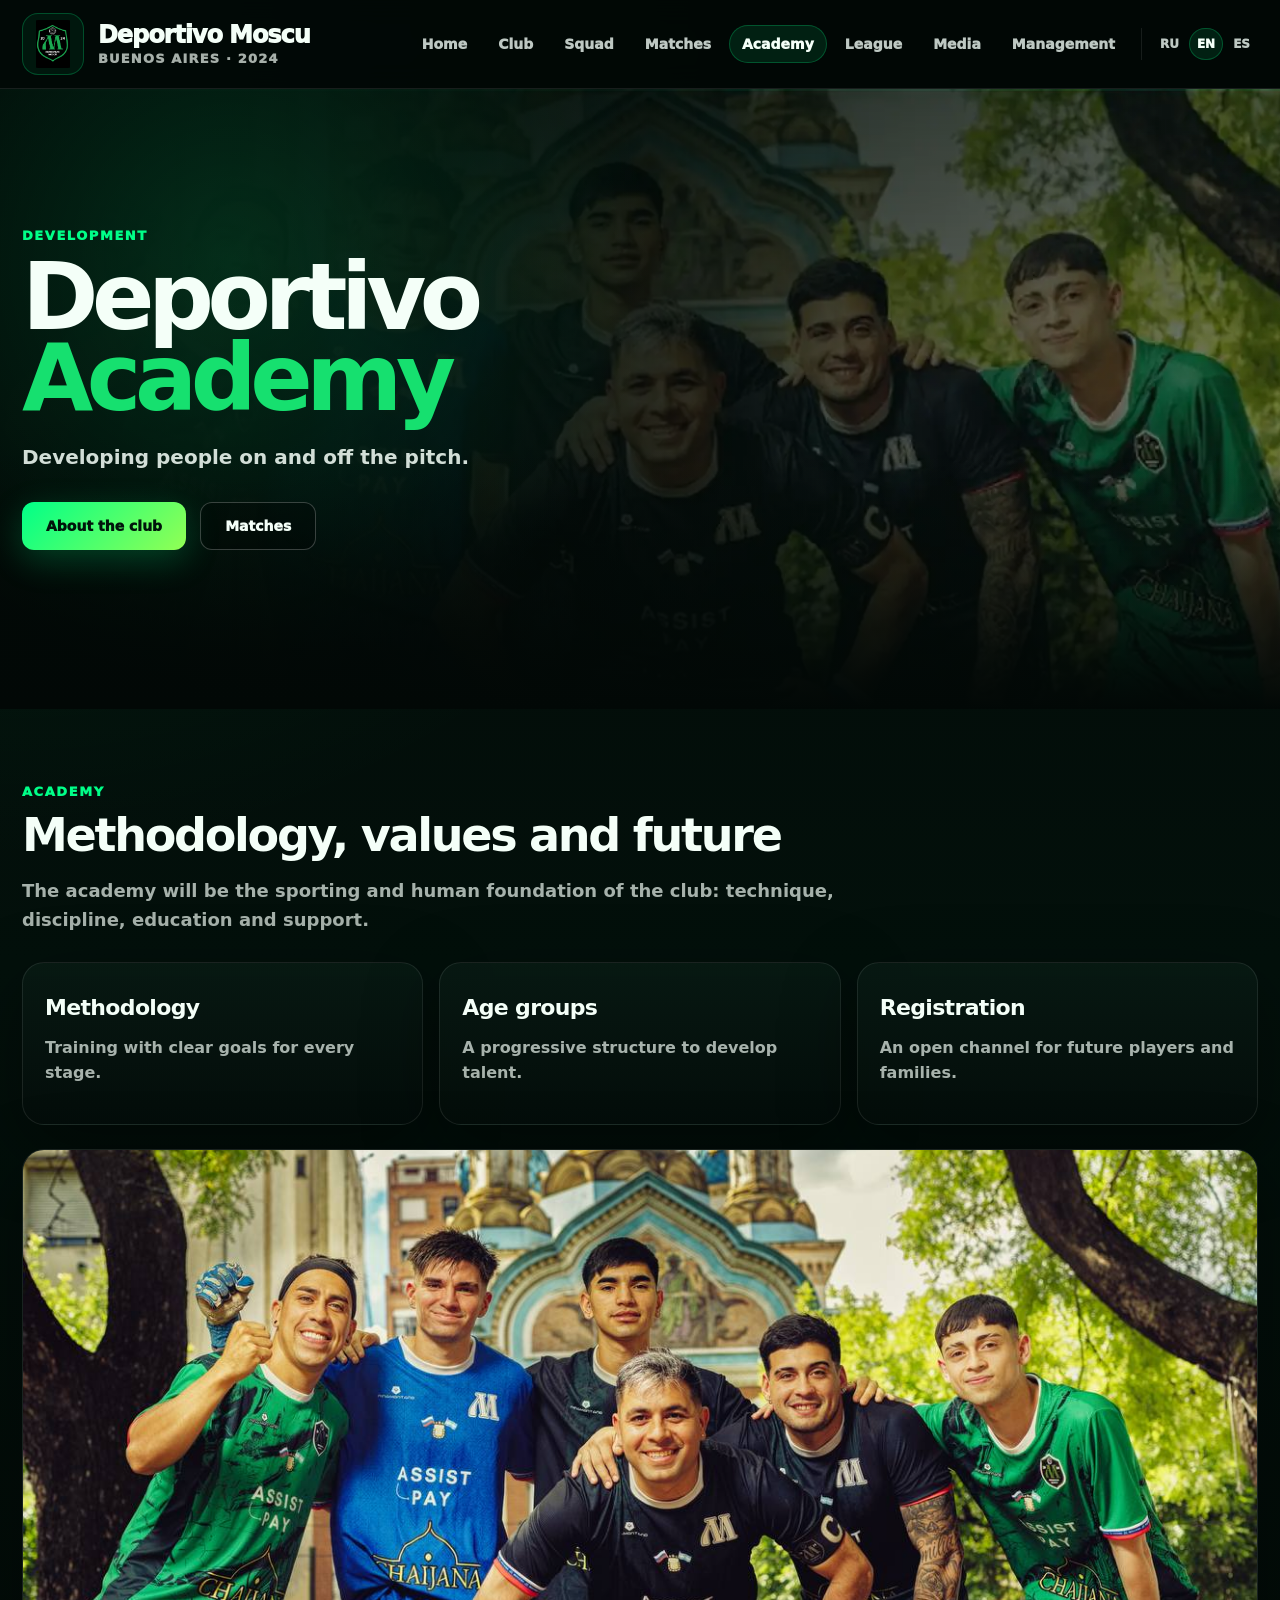
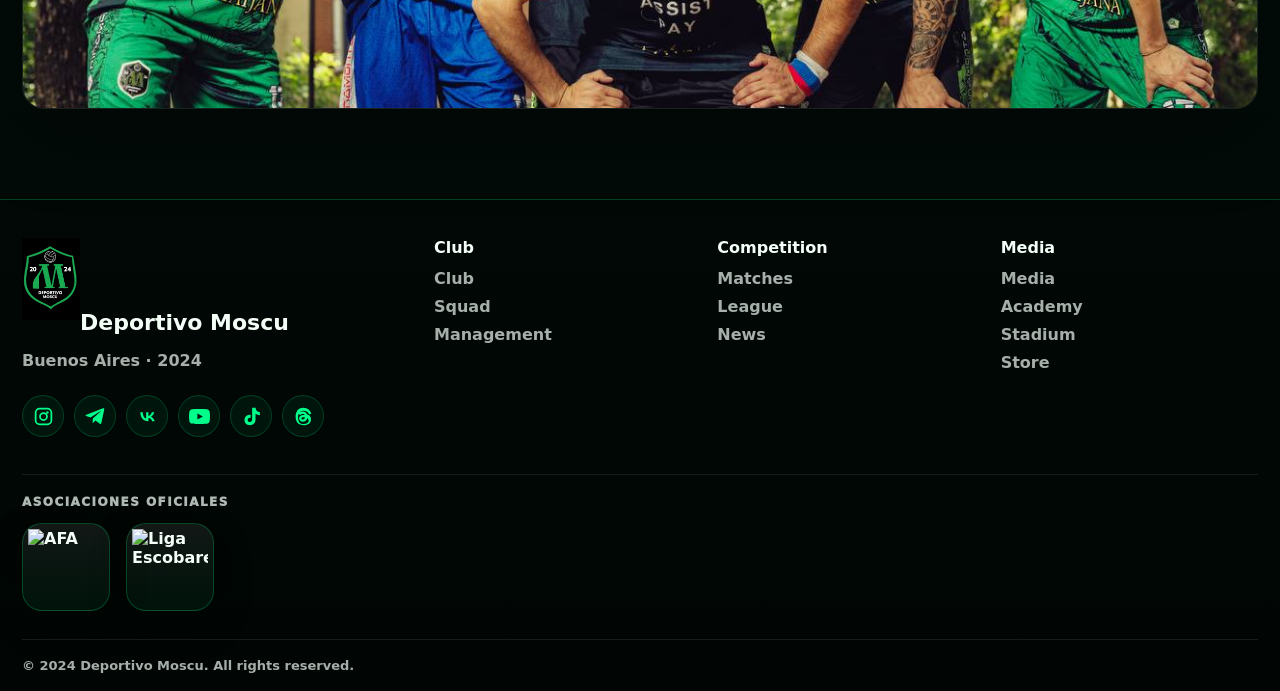
==== commit 3c00d2f7: "Add files via upload" ====
--- a/academy.html
+++ b/academy.html
@@ -6,7 +6,7 @@
   <title>Academia | Deportivo Moscu</title>
   <meta name="description" content="Sitio oficial de Deportivo Moscu, club de fútbol de Buenos Aires fundado en 2024." />
   <link rel="icon" href="images/logo.png" />
-  <link rel="stylesheet" href="style.css?v=dm20260617_staff1" />
+  <link rel="stylesheet" href="style.css?v=dm20260629_footerlogos1" />
 </head>
 <body data-page="academy">
 <header class="site-header">
@@ -41,9 +41,20 @@
     <div><h4 data-i18n="footer.comp">Competencia</h4><a href="matches.html" data-i18n="nav.matches">Partidos</a><a href="league.html" data-i18n="nav.league">Liga</a><a href="news.html" data-i18n="nav.news">Noticias</a></div>
     <div><h4 data-i18n="footer.media">Media</h4><a href="media.html" data-i18n="nav.media">Media</a><a href="academy.html" data-i18n="nav.academy">Academia</a><a href="stadium.html" data-i18n="nav.stadium">Estadio</a><a href="store.html" data-i18n="nav.store">Tienda</a></div>
   </div>
+  <div class="container footer-associations" aria-label="Asociaciones oficiales">
+    <p class="footer-associations-title">Asociaciones oficiales</p>
+    <div class="footer-associations-list">
+      <a class="footer-association-link footer-association-link--afa" href="https://www.afa.com.ar" target="_blank" rel="noopener noreferrer" aria-label="AFA - sitio oficial">
+        <img src="images/afa_logo.webp" alt="AFA" width="76" height="76" loading="lazy" decoding="async" />
+      </a>
+      <a class="footer-association-link footer-association-link--liga" href="https://ligaescobarense.ar" target="_blank" rel="noopener noreferrer" aria-label="Liga Escobarense - sitio oficial">
+        <img src="images/liga_escobarense_logo.webp" alt="Liga Escobarense" width="76" height="76" loading="lazy" decoding="async" />
+      </a>
+    </div>
+  </div>
   <div class="container footer-bottom">© 2024 Deportivo Moscu. <span data-i18n="footer.rights">Todos los derechos reservados.</span></div>
 </footer>
 <script defer src="app.js?v=dm20260617_staff1"></script>
+<script defer src="social-links.js?v=dm_social_20260624_final"></script>
 </body>
-  <script defer src="social-links.js?v=dm_social_20260624_final"></script>
 </html>
--- a/style.css
+++ b/style.css
@@ -1,2 +1,53 @@
 
 :root{--bg:#020806;--bg2:#06140e;--panel:#071a12;--panel2:#0a2519;--text:#f4fff8;--muted:rgba(244,255,248,.68);--green:#16e06f;--green2:#00ff88;--green3:#92ff54;--line:rgba(0,255,136,.24);--line2:rgba(255,255,255,.09);--shadow:0 24px 75px rgba(0,0,0,.42);--radius:22px}*{box-sizing:border-box}html{scroll-behavior:smooth}body{margin:0;background:radial-gradient(circle at top left,rgba(0,255,136,.11),transparent 33%),linear-gradient(180deg,#020806 0%,#03100b 42%,#020806 100%);color:var(--text);font-family:Inter,system-ui,-apple-system,BlinkMacSystemFont,"Segoe UI",Arial,sans-serif;font-weight:650}a{color:inherit;text-decoration:none}img{max-width:100%}.container{width:min(100% - 44px,1320px);margin:0 auto}.site-header{position:sticky;top:0;z-index:1000;background:rgba(2,8,6,.93);backdrop-filter:blur(14px);border-bottom:1px solid var(--line2)}.header-inner{height:88px;display:flex;align-items:center;gap:20px}.brand{display:flex;align-items:center;gap:14px;min-width:285px}.brand-logo{width:62px;height:62px;object-fit:contain;border:1px solid var(--line);border-radius:16px;padding:6px;background:rgba(0,255,136,.06)}.brand-name{font-size:24px;font-weight:950;letter-spacing:-.045em;line-height:1}.brand-name small{display:block;color:var(--muted);font-size:13px;letter-spacing:.09em;text-transform:uppercase;margin-top:5px}.main-nav{margin-left:auto;display:flex;align-items:center;gap:5px}.main-nav a,.lang-switch button{border:0;background:transparent;color:rgba(244,255,248,.78);font:inherit;font-size:14px;font-weight:950;cursor:pointer;border-radius:999px;padding:11px 13px;white-space:nowrap}.main-nav a:hover,.main-nav a.active,.lang-switch button:hover,.lang-switch button.active{color:var(--text);background:rgba(0,255,136,.10);box-shadow:inset 0 0 0 1px var(--line)}.lang-switch{display:flex;gap:2px;margin-left:8px;padding-left:10px;border-left:1px solid var(--line2)}.lang-switch button{font-size:12px;padding:9px 8px}.menu-toggle{display:none;margin-left:auto;width:46px;height:42px;border:1px solid var(--line);border-radius:12px;background:rgba(0,255,136,.07);align-items:center;justify-content:center;flex-direction:column;gap:5px}.menu-toggle span{width:20px;height:2px;background:#eafff2;border-radius:2px}.hero{position:relative;min-height:620px;display:flex;align-items:stretch;background-image:linear-gradient(90deg,rgba(2,8,6,.97) 0%,rgba(2,8,6,.86) 33%,rgba(2,8,6,.36) 67%,rgba(2,8,6,.18) 100%),var(--hero-desktop);background-position:center;background-size:cover;overflow:hidden}.hero:after{content:"";position:absolute;left:0;right:0;bottom:0;height:42%;background:linear-gradient(0deg,var(--bg),transparent)}.hero-shade{position:absolute;inset:0;background:radial-gradient(circle at 18% 28%,rgba(0,255,136,.14),transparent 37%)}.hero-content{position:relative;z-index:2;padding:92px 0 112px;align-self:center}.eyebrow{margin:0 0 14px;color:var(--green2);font-size:13px;font-weight:950;letter-spacing:.12em;text-transform:uppercase}.hero h1{max-width:760px;margin:0;font-size:clamp(58px,7.2vw,118px);line-height:.88;letter-spacing:-.07em}.hero h1 strong,.green{color:var(--green)}.hero-lead{max-width:610px;margin:24px 0 0;color:rgba(244,255,248,.86);font-size:20px;line-height:1.48;font-weight:700}.hero-actions{display:flex;gap:14px;margin-top:30px;flex-wrap:wrap}.btn{display:inline-flex;align-items:center;justify-content:center;min-height:48px;border-radius:12px;padding:0 24px;font-weight:950;font-size:14px}.btn-primary{background:linear-gradient(135deg,var(--green2),var(--green3));color:#00150b;box-shadow:0 10px 34px rgba(0,255,136,.22)}.btn-ghost{border:1px solid rgba(255,255,255,.22);background:rgba(0,0,0,.28)}.stats-row{display:grid;grid-template-columns:repeat(4,1fr);gap:14px;margin-top:-62px;position:relative;z-index:5}.stat-card{min-height:118px;border:1px solid var(--line);background:linear-gradient(180deg,rgba(9,38,25,.92),rgba(5,19,13,.92));border-radius:var(--radius);box-shadow:var(--shadow);display:flex;align-items:center;gap:16px;padding:22px}.stat-card b{font-size:40px;line-height:1}.stat-card span{display:block;color:var(--muted);font-size:13px;font-weight:950;text-transform:uppercase;letter-spacing:.08em}.home-layout{display:grid;grid-template-columns:1.05fr 1fr 1fr;gap:16px;margin-top:22px}.panel,.info-card,.promo-card{border:1px solid var(--line2);background:linear-gradient(180deg,rgba(8,26,19,.88),rgba(4,13,10,.9));border-radius:var(--radius);box-shadow:var(--shadow)}.panel{padding:22px}.panel h2,.section-head h2{margin:0 0 18px;font-size:clamp(28px,3.6vw,52px);line-height:1;letter-spacing:-.05em}.next-match{display:grid;grid-template-columns:1fr auto 1fr;gap:18px;align-items:center;text-align:center;padding:18px 0}.team-badge{display:grid;gap:9px;justify-items:center;font-size:12px;font-weight:950;text-transform:uppercase;color:rgba(244,255,248,.8)}.team-badge img{width:78px;height:78px;object-fit:contain}.vs{font-size:36px;font-weight:1000}.match-meta{text-align:center;color:var(--muted);font-size:13px;font-weight:800}.news-mini{display:grid;gap:11px}.news-mini a{display:grid;grid-template-columns:82px 1fr;gap:12px;align-items:center;padding:9px;border-radius:14px;background:rgba(255,255,255,.035);border:1px solid rgba(255,255,255,.06)}.news-mini img{width:82px;height:58px;object-fit:cover;border-radius:10px}.news-mini b{font-size:14px}.news-mini small{display:block;color:var(--muted);margin-top:5px}.mini-players{display:grid;grid-template-columns:repeat(4,1fr);gap:10px}.mini-player{border:1px solid var(--line2);border-radius:14px;overflow:hidden;background:rgba(255,255,255,.035)}.mini-player img{width:100%;aspect-ratio:3/3.6;object-fit:cover;object-position:top center}.mini-player div{padding:9px}.mini-player b{font-size:12px}.mini-player small{display:block;color:var(--muted);font-size:10px;margin-top:3px}.text-link{display:inline-flex;margin-top:16px;color:var(--green2);font-weight:950}.promo-grid{display:grid;grid-template-columns:1fr 1fr;gap:16px;margin-top:16px;margin-bottom:72px}.promo-card{min-height:220px;padding:28px;display:flex;flex-direction:column;justify-content:flex-end;overflow:hidden;position:relative}.promo-card:before{content:"";position:absolute;inset:0;background:linear-gradient(0deg,rgba(0,0,0,.82),rgba(0,0,0,.2));z-index:1}.promo-card.photo{background:url('images/team-main.jpg') center/cover}.promo-card.stadium{background:url('stadium/stadium-hero.png') center/cover}.promo-card span,.promo-card p{position:relative;z-index:2}.promo-card span{font-size:30px;font-weight:1000}.promo-card p{max-width:520px;color:rgba(244,255,248,.78);font-weight:700}.page-stack{padding:72px 0 86px}.section-head{max-width:920px;margin-bottom:28px}.section-head.short{margin-top:34px}.section-head p:first-child{margin:0 0 10px;color:var(--green2);font-weight:950;letter-spacing:.12em;text-transform:uppercase;font-size:13px}.section-head p{color:var(--muted);font-size:18px;line-height:1.62;font-weight:650}.timeline{display:grid;grid-template-columns:repeat(4,1fr);gap:14px;margin:24px 0}.timeline div,.info-card{padding:22px}.timeline div{border:1px solid var(--line);border-radius:var(--radius);background:rgba(6,21,15,.72)}.timeline span{color:var(--green2);font-weight:1000}.timeline h3,.info-card h3{margin:10px 0 8px;font-size:22px;letter-spacing:-.03em}.timeline p,.info-card p,.info-card li{color:var(--muted);line-height:1.55;font-weight:650}.card-grid{display:grid;gap:16px;margin-top:16px}.card-grid.three{grid-template-columns:repeat(3,1fr)}.card-grid.four{grid-template-columns:repeat(4,1fr)}.logo-card img{width:110px;margin-top:20px}.filters{display:flex;gap:10px;flex-wrap:wrap;margin:20px 0 24px}.filters button{border:1px solid var(--line);background:rgba(255,255,255,.035);color:var(--text);border-radius:999px;padding:12px 18px;font-weight:950;cursor:pointer}.filters button.active{background:var(--green2);color:#00140a}.players-grid{display:grid;grid-template-columns:repeat(5,1fr);gap:14px}.player-card{border:1px solid var(--line2);border-radius:18px;background:rgba(6,20,15,.86);overflow:hidden;box-shadow:var(--shadow)}.player-card img{width:100%;aspect-ratio:3/4.1;object-fit:cover;object-position:top center;background:#07110d}.player-info{padding:14px}.player-top{display:flex;justify-content:space-between;gap:10px}.player-top b{font-size:16px}.num{color:var(--green2);font-size:26px;font-weight:1000}.player-info p{margin:8px 0 0;color:var(--muted);font-size:13px;font-weight:700}.empty-card{grid-column:1/-1;border:1px solid var(--line2);border-radius:18px;padding:28px;text-align:center;color:var(--muted);background:rgba(6,20,15,.72)}.matches-list{display:grid;gap:12px}.match-row{display:grid;grid-template-columns:110px 1fr auto;gap:16px;align-items:center;padding:18px;border:1px solid var(--line2);border-radius:16px;background:rgba(6,20,15,.76)}.match-row b{font-size:18px}.match-row small{color:var(--muted);font-weight:800}.score{font-size:22px;font-weight:1000;color:var(--green2)}.table-wrap{overflow:auto;border:1px solid var(--line2);border-radius:18px;background:rgba(6,20,15,.78)}.league-table{width:100%;border-collapse:collapse;min-width:760px}.league-table th,.league-table td{padding:16px;border-bottom:1px solid var(--line2);text-align:left}.league-table th{color:var(--green2);font-size:12px;text-transform:uppercase;letter-spacing:.08em}.league-table tr.moscu{background:rgba(0,255,136,.09)}.news-grid{display:grid;grid-template-columns:repeat(3,1fr);gap:16px}.news-card{border:1px solid var(--line2);border-radius:18px;background:rgba(6,20,15,.82);overflow:hidden;box-shadow:var(--shadow)}.news-card img{width:100%;aspect-ratio:16/9;object-fit:cover}.news-card div{padding:18px}.news-card small{color:var(--green2);font-weight:950}.news-card h3{margin:9px 0;font-size:21px}.news-card p{color:var(--muted);line-height:1.55;font-weight:650}.staff-grid{display:grid;grid-template-columns:repeat(5,1fr);gap:16px}.staff-card{border:1px solid var(--line2);border-radius:18px;padding:20px;background:rgba(6,20,15,.82);min-height:260px;display:flex;flex-direction:column;box-shadow:var(--shadow)}.staff-photo{height:120px;border-radius:14px;background:radial-gradient(circle at 40% 20%,rgba(0,255,136,.18),transparent 42%),linear-gradient(135deg,#0b1f17,#030806);display:grid;place-items:center;margin-bottom:16px}.staff-photo img{width:72px}.staff-card h3{margin:0;font-size:20px}.staff-card b{color:var(--green2);font-size:13px;margin:7px 0 12px}.staff-card p{color:var(--muted);line-height:1.5;font-weight:650}.wide-photo{width:100%;border-radius:22px;border:1px solid var(--line2);box-shadow:var(--shadow);margin-top:24px;max-height:560px;object-fit:cover}.site-footer{border-top:1px solid var(--line);padding:38px 0 18px;background:rgba(0,0,0,.28)}.footer-grid{display:grid;grid-template-columns:1.5fr repeat(3,1fr);gap:26px}.footer-logo{width:58px;margin-bottom:10px}.footer-grid strong{font-size:22px}.footer-grid p,.footer-grid a{color:var(--muted);font-weight:650}.footer-grid a{display:block;margin:9px 0}.footer-grid h4{margin:0 0 12px}.socials{display:flex;gap:10px;margin-top:14px}.socials span{width:30px;height:30px;border:1px solid var(--line2);border-radius:50%;display:grid;place-items:center;color:var(--green2);font-size:11px;font-weight:950}.footer-bottom{margin-top:28px;padding-top:18px;border-top:1px solid var(--line2);color:var(--muted);font-size:13px}@media(max-width:1200px){.brand{min-width:240px}.brand-name{font-size:21px}.main-nav a{font-size:13px;padding:10px 10px}.staff-grid{grid-template-columns:repeat(3,1fr)}.players-grid{grid-template-columns:repeat(4,1fr)}}@media(max-width:1050px){.menu-toggle{display:flex}.main-nav{position:fixed;left:16px;right:16px;top:98px;display:none;flex-direction:column;align-items:stretch;background:rgba(2,7,5,.97);border:1px solid var(--line);border-radius:18px;padding:14px;box-shadow:var(--shadow)}.main-nav.open{display:flex}.main-nav a{padding:13px}.lang-switch{border-left:0;border-top:1px solid var(--line2);margin:8px 0 0;padding:12px 0 0}.home-layout,.card-grid.three,.card-grid.four,.news-grid{grid-template-columns:1fr 1fr}.players-grid{grid-template-columns:repeat(3,1fr)}.stats-row{grid-template-columns:repeat(2,1fr)}.timeline{grid-template-columns:1fr 1fr}.staff-grid{grid-template-columns:repeat(2,1fr)}}@media(max-width:680px){.container{width:min(100% - 22px,1240px)}.header-inner{height:78px}.brand{min-width:0}.brand-name{font-size:18px}.brand-logo{width:50px;height:50px}.main-nav{top:86px}.hero{min-height:520px;background-image:linear-gradient(90deg,rgba(2,7,5,.96),rgba(2,7,5,.7)),var(--hero-mobile)}.hero-content{padding:58px 0 72px}.hero h1{font-size:clamp(48px,15vw,70px)}.hero-lead{font-size:17px}.stats-row{grid-template-columns:1fr;margin-top:-36px}.stat-card{min-height:90px}.home-layout,.promo-grid,.card-grid.three,.card-grid.four,.news-grid,.staff-grid,.timeline{grid-template-columns:1fr}.players-grid{grid-template-columns:1fr 1fr}.mini-players{grid-template-columns:1fr 1fr}.match-row{grid-template-columns:1fr;gap:8px}.footer-grid{grid-template-columns:1fr}.section-head p{font-size:16px}.next-match{grid-template-columns:1fr}.vs{font-size:28px}}@media(max-width:420px){.players-grid{grid-template-columns:1fr}.hero-actions .btn{width:100%}}
+
+/* Footer official associations: AFA + Liga Escobarense */
+.footer-associations{
+  margin-top:28px;
+  padding-top:20px;
+  border-top:1px solid var(--line2);
+}
+.footer-associations-title{
+  margin:0 0 14px;
+  color:rgba(244,255,248,.72);
+  font-size:12px;
+  font-weight:950;
+  letter-spacing:.12em;
+  text-transform:uppercase;
+}
+.footer-associations-list{
+  display:flex;
+  align-items:center;
+  gap:16px;
+  flex-wrap:wrap;
+}
+.footer-association-link{
+  display:inline-flex;
+  align-items:center;
+  justify-content:center;
+  width:88px;
+  height:88px;
+  border-radius:20px;
+  border:1px solid rgba(0,255,136,.22);
+  background:linear-gradient(180deg,rgba(255,255,255,.075),rgba(0,255,136,.055));
+  box-shadow:0 14px 38px rgba(0,0,0,.22);
+  transition:transform .18s ease,border-color .18s ease,background .18s ease;
+}
+.footer-association-link:hover{
+  transform:translateY(-3px);
+  border-color:rgba(0,255,136,.52);
+  background:linear-gradient(180deg,rgba(255,255,255,.12),rgba(0,255,136,.1));
+}
+.footer-association-link img{
+  display:block;
+  width:76px;
+  height:76px;
+  object-fit:contain;
+  filter:drop-shadow(0 8px 16px rgba(0,0,0,.26));
+}
+@media(max-width:680px){
+  .footer-associations{margin-top:22px;padding-top:18px}
+  .footer-associations-list{gap:12px}
+  .footer-association-link{width:74px;height:74px;border-radius:16px}
+  .footer-association-link img{width:62px;height:62px}
+}
